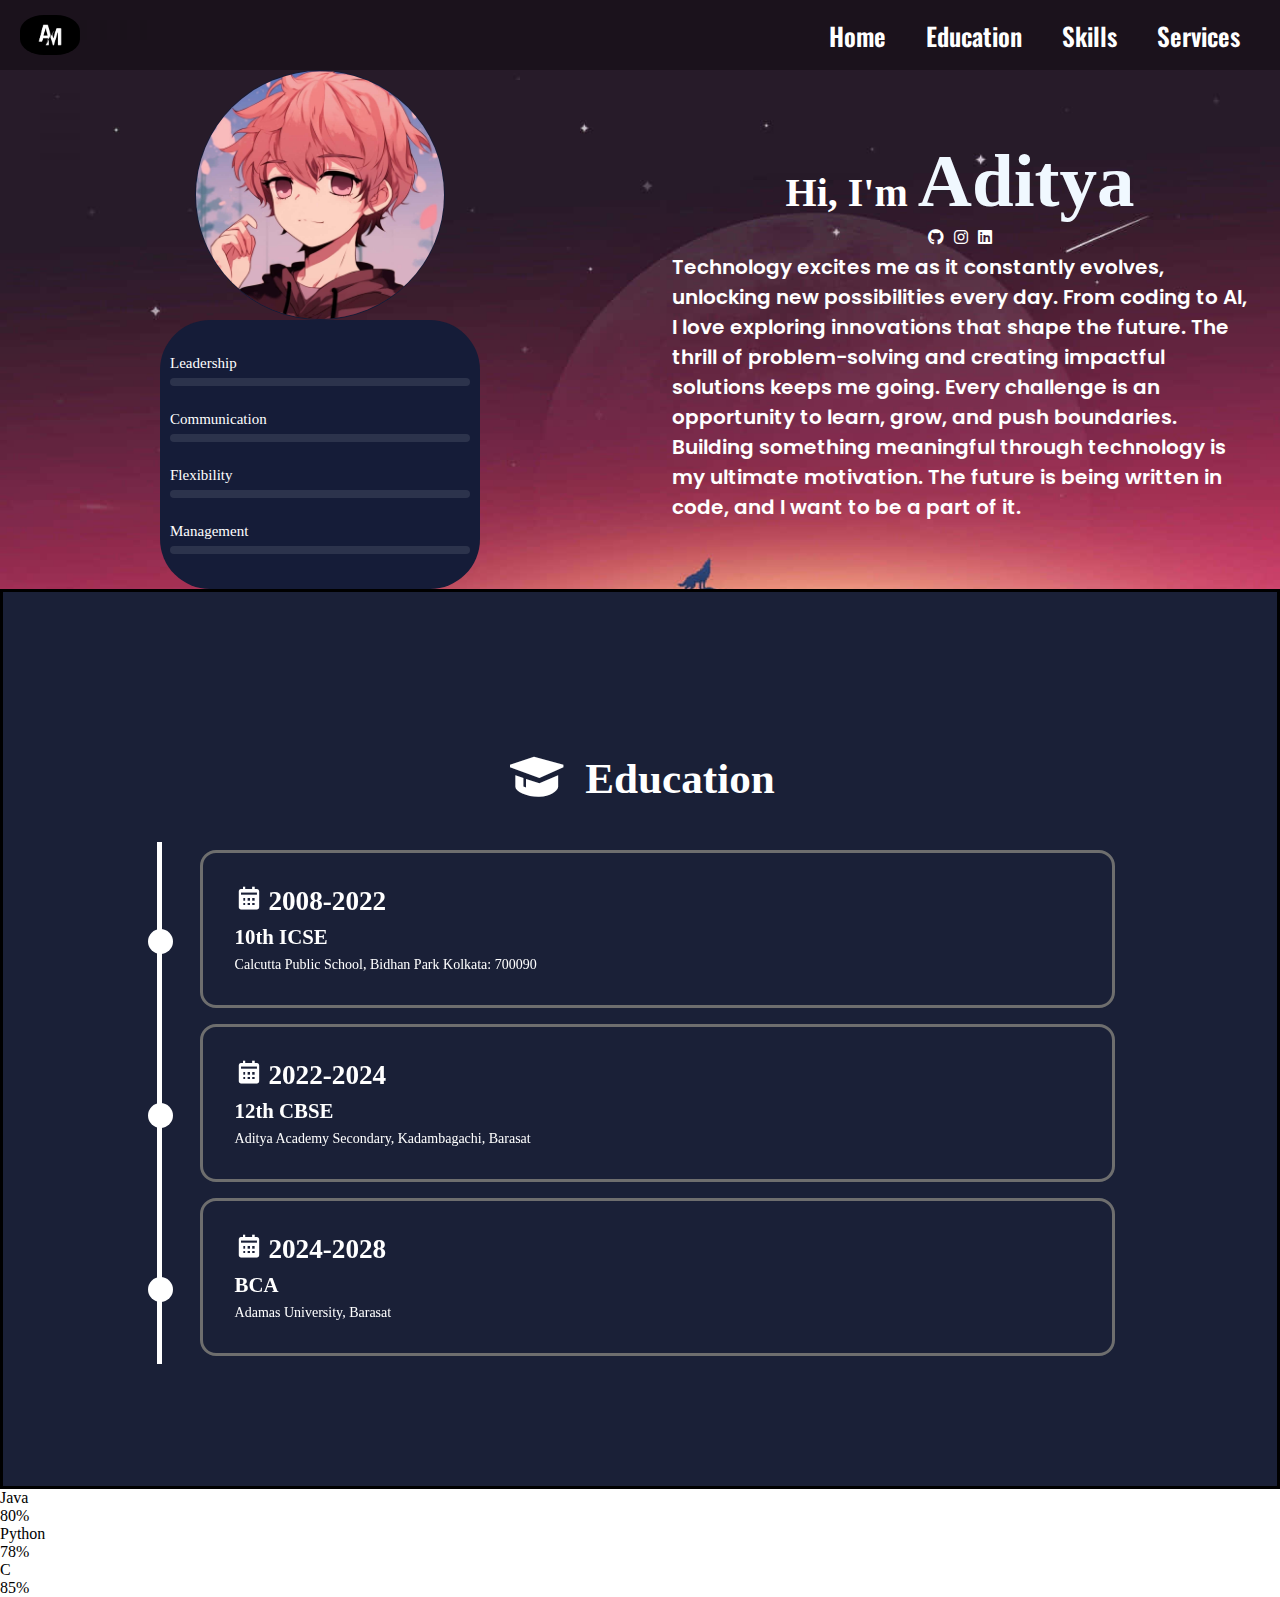
==== index.html @ f9a97350 "Update index.html" ====
<!DOCTYPE html>
<html lang="en">

<head>
    <meta charset="UTF-8">
    <meta name="viewport" content="width=device-width, initial-scale=1.0">
    <title>Document</title>
    <link rel="stylesheet" href="style.css">
    <link rel="stylesheet" href="https://cdnjs.cloudflare.com/ajax/libs/font-awesome/6.7.2/css/all.min.css"
        integrity="sha512-Evv84Mr4kqVGRNSgIGL/F/aIDqQb7xQ2vcrdIwxfjThSH8CSR7PBEakCr51Ck+w+/U6swU2Im1vVX0SVk9ABhg=="
        crossorigin="anonymous" referrerpolicy="no-referrer" />
    <link href='https://unpkg.com/boxicons@2.1.4/css/boxicons.min.css' rel='stylesheet'>
</head>

<body>
    <div class="conatiner">
        <div class="nav">
            <nav class="navbar">
                <img src="logo.jpg" alt="" id="logo">
                <ul>
                    <li><a href="#home">Home</a></li>
                    <li><a href="#education">Education</a></li>
                    <li><a href="#skil">Skills</a></li>
                    <li><a href="#services">Services</a></li>
                </ul>
            </nav>
        </div>

        <!--Hero Section-->
        <section id="hero">
            <div class="hero_left">
                <img src="pfp.jpg" alt="" id="hero_pfp">
                <div class="hero_ability">
                    <div class="skill-box">
                        <span class="name">Leadership</span>
                        <div class="skill-bar">
                            <span class="skill-per lead">
                                <span class="tool-tip">80%</span>
                            </span>
                        </div>
                    </div>

                    <div class="skill-box">
                        <span class="name">Communication</span>
                        <div class="skill-bar">
                            <span class="skill-per com">
                                <span class="tool-tip">90%</span>
                            </span>
                        </div>
                    </div>

                    <div class="skill-box">
                        <span class="name">Flexibility</span>
                        <div class="skill-bar">
                            <span class="skill-per flex">
                                <span class="tool-tip">85%</span>
                            </span>
                        </div>
                    </div>

                    <div class="skill-box">
                        <span class="name">Management</span>
                        <div class="skill-bar">
                            <span class="skill-per manage">
                                <span class="tool-tip">83%</span>
                            </span>
                        </div>
                    </div>
                </div>
            </div>

            <div class="hero_content">
                <h1>Hi, I'm <span>Aditya</span></h1>
                <div class="icons">
                    <a href="https://github.com/Aditya-Maity" target="_main"><i class="fa-brands fa-github"></i></a>
                    <a href=""><i class="fa-brands fa-instagram"></i></a>
                    <a href="https://www.linkedin.com/in/aditya-maity-80194a306?utm_source=share&utm_campaign=share_via&utm_content=profile&utm_medium=android_app"
                        target="_main"><i class="fa-brands fa-linkedin"></i></a>
                    <link href='https://unpkg.com/boxicons@2.1.4/css/boxicons.min.css' rel='stylesheet'>
                </div>
                <p>Technology excites me as it constantly evolves, unlocking new possibilities every day.
                    From coding to AI, I love exploring innovations that shape the future.
                    The thrill of problem-solving and creating impactful solutions keeps me going.
                    Every challenge is an opportunity to learn, grow, and push boundaries.
                    Building something meaningful through technology is my ultimate motivation.
                    The future is being written in code, and I want to be a part of it.</p>
            </div>
        </section>

        <section class="education">
            <div class="timeline-wrapper">
                <div class="timeline-row">
                    <div class="timeline-column">
                        <h2 class="heading">
                            <i class='bx bxs-graduation'></i>
                            Education
                        </h2>

                        <div class="timeline-box">
                            <div class="content-box">
                                <div class="date">
                                    <i class='bx bxs-calendar'></i>
                                    2008-2022
                                </div>
                                <h3>10th ICSE</h3>
                                <p>Calcutta Public School, Bidhan Park Kolkata: 700090 </p>

                            </div>
                        </div>

                        <div class="timeline-box">
                            <div class="content-box">
                                <div class="date">
                                    <i class='bx bxs-calendar'></i>
                                    2022-2024
                                </div>
                                <h3>12th CBSE</h3>
                                <p>Aditya Academy Secondary, Kadambagachi, Barasat</p>

                            </div>
                        </div>

                        <div class="timeline-box">
                            <div class="content-box">
                                <div class="date">
                                    <i class='bx bxs-calendar'></i>
                                    2024-2028
                                </div>
                                <h3>BCA</h3>
                                <p>Adamas University, Barasat</p>

                            </div>
                        </div>

                    </div>
                </div>
            </div>
        </section>

        <section class="skills-section">
            <div class="skills-box">
                <span class="name">Java</span>
                <div class="skills-bar">
                    <span class="skills-per java">
                        <span class="tools-tip">80%</span>
                    </span>
                </div>
            </div>

            <div class="skills-box">
                <span class="name">Python</span>
                <div class="skills-bar">
                    <span class="skills-per py">
                        <span class="tools-tip">78%</span>
                    </span>
                </div>
            </div>

            <div class="skills-box">
                <span class="name">C</span>
                <div class="skills-bar">
                    <span class="skills-per C">
                        <span class="tools-tip">85%</span>
                    </span>
                </div>
            </div>

            

        </section>
    </div>
</body>

</html>
---- style.css ----
@import url('https://fonts.googleapis.com/css2?family=Oswald:wght@200..700&family=Poppins:ital,wght@0,100;0,200;0,300;0,400;0,500;0,600;0,700;0,800;0,900;1,100;1,200;1,300;1,400;1,500;1,600;1,700;1,800;1,900&family=Roboto+Slab:wght@100..900&display=swap');


* {
    margin: 0;
    padding: 0;
    box-sizing: border-box;
}

:root {
    --bg-color: #fff;
    --text-color: #000;
    --main-color: #7b2cbf;
}

.conatiner {
    height: 100vh;
    width: auto;
    background-image: url(backgroum2.avif);
    background-repeat: no-repeat;
    background-size: cover;
}

/*Navbar*/
.nav{
    position: sticky;
}
.navbar {
    height: 70px;
    width: 100%;
    background-color: rgba(0, 0, 0, 0.3);
    display: flex;
    justify-content: space-between;
    align-items: center;
    padding: 20px;
}

#logo {
    height: 40px;
    border-radius: 40%;
    transform: scale(1);
    transition: transform 0.2s ease-in-out 0.1s;
}

#logo:hover {
    transform: scale(1.1);
    box-shadow: 2px 3px 5px rgba(0, 0, 0, 0.3);
}

.navbar ul {
    display: flex;
    justify-content: center;
    align-items: center;
}

.navbar ul li {
    display: inline;
    list-style: none;
    margin-left: 20px;
    margin-right: 20px;
    transform: scale(1);
    transition: transform 0.3s ease-in-out, color 0.3s ease-in-out;
}

.navbar ul li:hover {
    transform: scale(1.05);
    text-shadow: 2px 3px 5px rgba(0, 0, 0, 0.3);
}

.navbar ul li a {
    font-family: Oswald;
    color: #fff;
    text-decoration: none;
    font-size: 25px;
    font-weight: 600;
    position: relative;
    transition: transform 0.3s ease-in-out, color 0.3s ease-in-out;
}

.navbar ul li a:hover {
    color: #ffcc00;
    transform: scale(1.2);
}

.navbar ul li a::after {
    content: '';
    position: absolute;
    left: 50%;
    bottom: -6px;
    width: 0%;
    height: 2px;
    background: #ffcc00;
    border-radius: 100px;
    transition: width 0.3s ease-in-out, left 0.3s ease-in-out;
}

.navbar ul li a:hover::after {
    width: 100%;
    left: 0;
}

/*---Hero Section---*/
#hero {
    background-repeat: no-repeat;
    background-size: 100% 100%;
    display: flex;
    flex-direction: row;
    justify-content: center;
    align-items: center;
}

/*---Hero Left-Side---*/
.hero_left{
    height: auto;
    width:50%;
    display: flex;
    flex-direction: column;
    justify-content: left;
    align-items: center;
}

#hero_pfp {
    height: 250px;
    border-radius: 50%;
    border: 0.8px solid #151C38;
    transition: transform 0.3s ease-in-out, color 0.3s ease-in-out;
}

#hero_pfp:hover {
    transform: scale(1.01);
    box-shadow: 0 0 5px black;
}

/*---Hero ability---*/
.hero_ability {
    display: inline;
    width: 50%;
    padding: 10px;
    border-radius: 50px;
    background-color: #151C38;
    transition: transform 0.3s ease-in-out, color 0.3s ease-in-out;
}

.hero_ability:hover{
    transform: scale(1.01);
    box-shadow: 0 0 5px black;    
}

.skill-box {
    width: 100%;
    margin: 25px 0;
}

.skill-box .name {
    color: #fff;
    display: block;
    font-size: 15px;
}

.skill-box .skill-bar {
    height: 8px;
    width: 100%;
    border-radius: 10px;
    margin-top: 6px;
    background-color: rgba(255, 255, 255, 0.1)
}

.skill-bar .skill-per {
    position: relative;
    display: block;
    height: 100%;
    width: 90%;
    border-radius: 6px;
    background-color: #fff;
    animation: progress 1.4s ease-in-out forwards;
    opacity: 0%;
}

.skill-per.lead{
    width: 80%;
    animation-delay: 0.10;
}
.skill-per.com{
    width: 90%;
    animation-delay: 0.5;
}

.skill-per.flex{
    width: 85%;
    animation-delay: 0.7;
}

.skill-per.lead{
    width: 83%;
    animation-delay: 0.9;
}

.skill-per.manage{
    width: 80%;
    animation-delay: 0.10;
}

@keyframes progress{
    0%{
        width: 0;
        opacity: 1;
    }
    100%{
        opacity: 100%
    }
}

.skill-box .tool-tip{
    position: absolute;
    right: -14px;
    top: -28px;
    font-size: 9px;
    font-weight: 600%;
    color: #000;
    padding: 2px 6px;
    border-radius: 3px;
    background: #fff;
    z-index: 1;
}

.tool-tip::before{
    content: '';
    position: absolute;
    left: 50%;
    bottom: -2px;
    height: 10px;
    font-weight: 10px;
    z-index: -1;
    background: #000;
    transform: translate(-50%) rotate(45deg);
}

/*Hero Right-Side*/
.hero_content {
    width: 50%;
    display: flex;
    flex-direction: column;
    justify-content: center;
    align-items: center;
    border-radius: 20px;
}

.hero_content h1 {
    color: #fff;
    font-size: 40px;
    text-align: left;
}

.hero_content h1 span {
    color: aliceblue;
    font-size: 75px;
}

.hero_content p {
    font-family: "Poppins", serif;
    font-weight: 600;
    width: 90%;
    font-size: 20px;
    color: #ffff;
}

.icons {
    display: flex;
    justify-content: center;
    align-items: center;
    margin: 5px;
    gap: 10px;
    flex-wrap: wrap;
}

.icons a i {
    color: white;
}

/*Education Section*/
.timeline-wrapper{
    background-color: rgb(26, 32, 55);
    min-height: 100vh;
    display: flex;
    justify-content: center;
    align-items: center;
    padding: 2rem 12% 2rem;
    border: 3px solid #000;
}

.timeline-row{
    display: grid;
    width: 100%;
    grid-template-columns: repeat(auto-fit, minmax(300px, 1fr));
}


.heading{
    color: #fff;
    font-size: 2.7rem;
    margin: 2rem 0;
    display: flex;
    justify-content: center;
    align-items: center;
    gap: 1rem;
}

.heading i{
    color: #fff;
    font-size: 4rem;
}

.content-box{
    color: #fff;
    position: relative;
    display: flex;
    flex-direction: column;
    gap: 0.5rem;
    padding: 2rem;
    margin: 0.5rem;
    background-color: rgba(red, green, blue, 0.15);
    backdrop-filter: blur(20px);    
    border: 3px solid rgb(110, 110, 110);
    border-radius: 1rem;
    font-size: 14px;
    transition: 0.4s ease-in-out;
    cursor: pointer;
    transform: scale(1);
    transition: transform 0.3s ease-in-out, color 0.3s ;
}

.content-box:hover{
    transform: scale(1.015);
    box-shadow: 0 0 25px black;
    border: 3px solid black;
}

.content-box h3{
    font-size: 1.3rem;
}

.content-box::before{
    position: absolute;
    content: '';
    width: 25px;
    height: 25px;
    background-color: white;
    border-radius: 50%;
    left: -55px;
    top: 50%;
}


.timeline-box{
    display: flex;
    flex-direction: column;
    gap: 5rem;
    padding-left: 30px;
    border-left: 5px solid white;
}


.date{
    font-size: 1.7rem;
    color: white;
    font-weight: 700;
}



@import url('https://fonts.googleapis.com/css2?family=Oswald:wght@200..700&family=Poppins:ital,wght@0,100;0,200;0,300;0,400;0,500;0,600;0,700;0,800;0,900;1,100;1,200;1,300;1,400;1,500;1,600;1,700;1,800;1,900&family=Roboto+Slab:wght@100..900&display=swap');


* {
    margin: 0;
    padding: 0;
    box-sizing: border-box;
}

:root {
    --bg-color: #fff;
    --text-color: #000;
    --main-color: #7b2cbf;
}

.conatiner {
    height: 100vh;
    width: auto;
    background-image: url(backgroum2.avif);
    background-repeat: no-repeat;
    background-size: cover;
}

/*Navbar*/
.nav{
    position: sticky;
}
.navbar {
    height: 70px;
    width: 100%;
    background-color: rgba(0, 0, 0, 0.3);
    display: flex;
    justify-content: space-between;
    align-items: center;
    padding: 20px;
}

#logo {
    height: 40px;
    border-radius: 40%;
    transform: scale(1);
    transition: transform 0.2s ease-in-out 0.1s;
}

#logo:hover {
    transform: scale(1.1);
    box-shadow: 2px 3px 5px rgba(0, 0, 0, 0.3);
}

.navbar ul {
    display: flex;
    justify-content: center;
    align-items: center;
}

.navbar ul li {
    display: inline;
    list-style: none;
    margin-left: 20px;
    margin-right: 20px;
    transform: scale(1);
    transition: transform 0.3s ease-in-out, color 0.3s ease-in-out;
}

.navbar ul li:hover {
    transform: scale(1.05);
    text-shadow: 2px 3px 5px rgba(0, 0, 0, 0.3);
}

.navbar ul li a {
    font-family: Oswald;
    color: #fff;
    text-decoration: none;
    font-size: 25px;
    font-weight: 600;
    position: relative;
    transition: transform 0.3s ease-in-out, color 0.3s ease-in-out;
}

.navbar ul li a:hover {
    color: #ffcc00;
    transform: scale(1.2);
}

.navbar ul li a::after {
    content: '';
    position: absolute;
    left: 50%;
    bottom: -6px;
    width: 0%;
    height: 2px;
    background: #ffcc00;
    border-radius: 100px;
    transition: width 0.3s ease-in-out, left 0.3s ease-in-out;
}

.navbar ul li a:hover::after {
    width: 100%;
    left: 0;
}

/*---Hero Section---*/
#hero {
    background-repeat: no-repeat;
    background-size: 100% 100%;
    display: flex;
    flex-direction: row;
    justify-content: center;
    align-items: center;
}

/*---Hero Left-Side---*/
.hero_left{
    height: auto;
    width:50%;
    display: flex;
    flex-direction: column;
    justify-content: left;
    align-items: center;
}

#hero_pfp {
    height: 250px;
    border-radius: 50%;
    border: 0.8px solid #151C38;
    transition: transform 0.3s ease-in-out, color 0.3s ease-in-out;
}

#hero_pfp:hover {
    transform: scale(1.01);
    box-shadow: 0 0 5px black;
}

/*---Hero ability---*/
.hero_ability {
    display: inline;
    width: 50%;
    padding: 10px;
    border-radius: 50px;
    background-color: #151C38;
    transition: transform 0.3s ease-in-out, color 0.3s ease-in-out;
}

.hero_ability:hover{
    transform: scale(1.01);
    box-shadow: 0 0 5px black;    
}

.skill-box {
    width: 100%;
    margin: 25px 0;
}

.skill-box .name {
    color: #fff;
    display: block;
    font-size: 15px;
}

.skill-box .skill-bar {
    height: 8px;
    width: 100%;
    border-radius: 10px;
    margin-top: 6px;
    background-color: rgba(255, 255, 255, 0.1)
}

.skill-bar .skill-per {
    position: relative;
    display: block;
    height: 100%;
    width: 90%;
    border-radius: 6px;
    background-color: #fff;
    animation: progress 1.4s ease-in-out forwards;
    opacity: 0%;
}

.skill-per.lead{
    width: 80%;
    animation-delay: 0.10;
}
.skill-per.com{
    width: 90%;
    animation-delay: 0.5;
}

.skill-per.flex{
    width: 85%;
    animation-delay: 0.7;
}

.skill-per.lead{
    width: 83%;
    animation-delay: 0.9;
}

.skill-per.manage{
    width: 80%;
    animation-delay: 0.10;
}

@keyframes progress{
    0%{
        width: 0;
        opacity: 1;
    }
    100%{
        opacity: 100%
    }
}

.skill-box .tool-tip{
    position: absolute;
    right: -14px;
    top: -28px;
    font-size: 9px;
    font-weight: 600%;
    color: #000;
    padding: 2px 6px;
    border-radius: 3px;
    background: #fff;
    z-index: 1;
}

.tool-tip::before{
    content: '';
    position: absolute;
    left: 50%;
    bottom: -2px;
    height: 10px;
    font-weight: 10px;
    z-index: -1;
    background: #000;
    transform: translate(-50%) rotate(45deg);
}

/*Hero Right-Side*/
.hero_content {
    width: 50%;
    display: flex;
    flex-direction: column;
    justify-content: center;
    align-items: center;
    border-radius: 20px;
}

.hero_content h1 {
    color: #fff;
    font-size: 40px;
    text-align: left;
}

.hero_content h1 span {
    color: aliceblue;
    font-size: 75px;
}

.hero_content p {
    font-family: "Poppins", serif;
    font-weight: 600;
    width: 90%;
    font-size: 20px;
    color: #ffff;
}

.icons {
    display: flex;
    justify-content: center;
    align-items: center;
    margin: 5px;
    gap: 10px;
    flex-wrap: wrap;
}

.icons a i {
    color: white;
}

/*Education Section*/
.timeline-wrapper{
    background-color: rgb(26, 32, 55);
    min-height: 100vh;
    display: flex;
    justify-content: center;
    align-items: center;
    padding: 2rem 12% 2rem;
    border: 3px solid #000;
}

.timeline-row{
    display: grid;
    width: 100%;
    grid-template-columns: repeat(auto-fit, minmax(300px, 1fr));
}


.heading{
    color: #fff;
    font-size: 2.7rem;
    margin: 2rem 0;
    display: flex;
    justify-content: center;
    align-items: center;
    gap: 1rem;
}

.heading i{
    color: #fff;
    font-size: 4rem;
}

.content-box{
    color: #fff;
    position: relative;
    display: flex;
    flex-direction: column;
    gap: 0.5rem;
    padding: 2rem;
    margin: 0.5rem;
    background-color: rgba(red, green, blue, 0.15);
    backdrop-filter: blur(20px);    
    border: 3px solid rgb(110, 110, 110);
    border-radius: 1rem;
    font-size: 14px;
    transition: 0.4s ease-in-out;
    cursor: pointer;
    transform: scale(1);
    transition: transform 0.3s ease-in-out, color 0.3s ;
}

.content-box:hover{
    transform: scale(1.015);
    box-shadow: 0 0 25px black;
    border: 3px solid black;
}

.content-box h3{
    font-size: 1.3rem;
}

.content-box::before{
    position: absolute;
    content: '';
    width: 25px;
    height: 25px;
    background-color: white;
    border-radius: 50%;
    left: -55px;
    top: 50%;
}


.timeline-box{
    display: flex;
    flex-direction: column;
    gap: 5rem;
    padding-left: 30px;
    border-left: 5px solid white;
}


.date{
    font-size: 1.7rem;
    color: white;
    font-weight: 700;
}
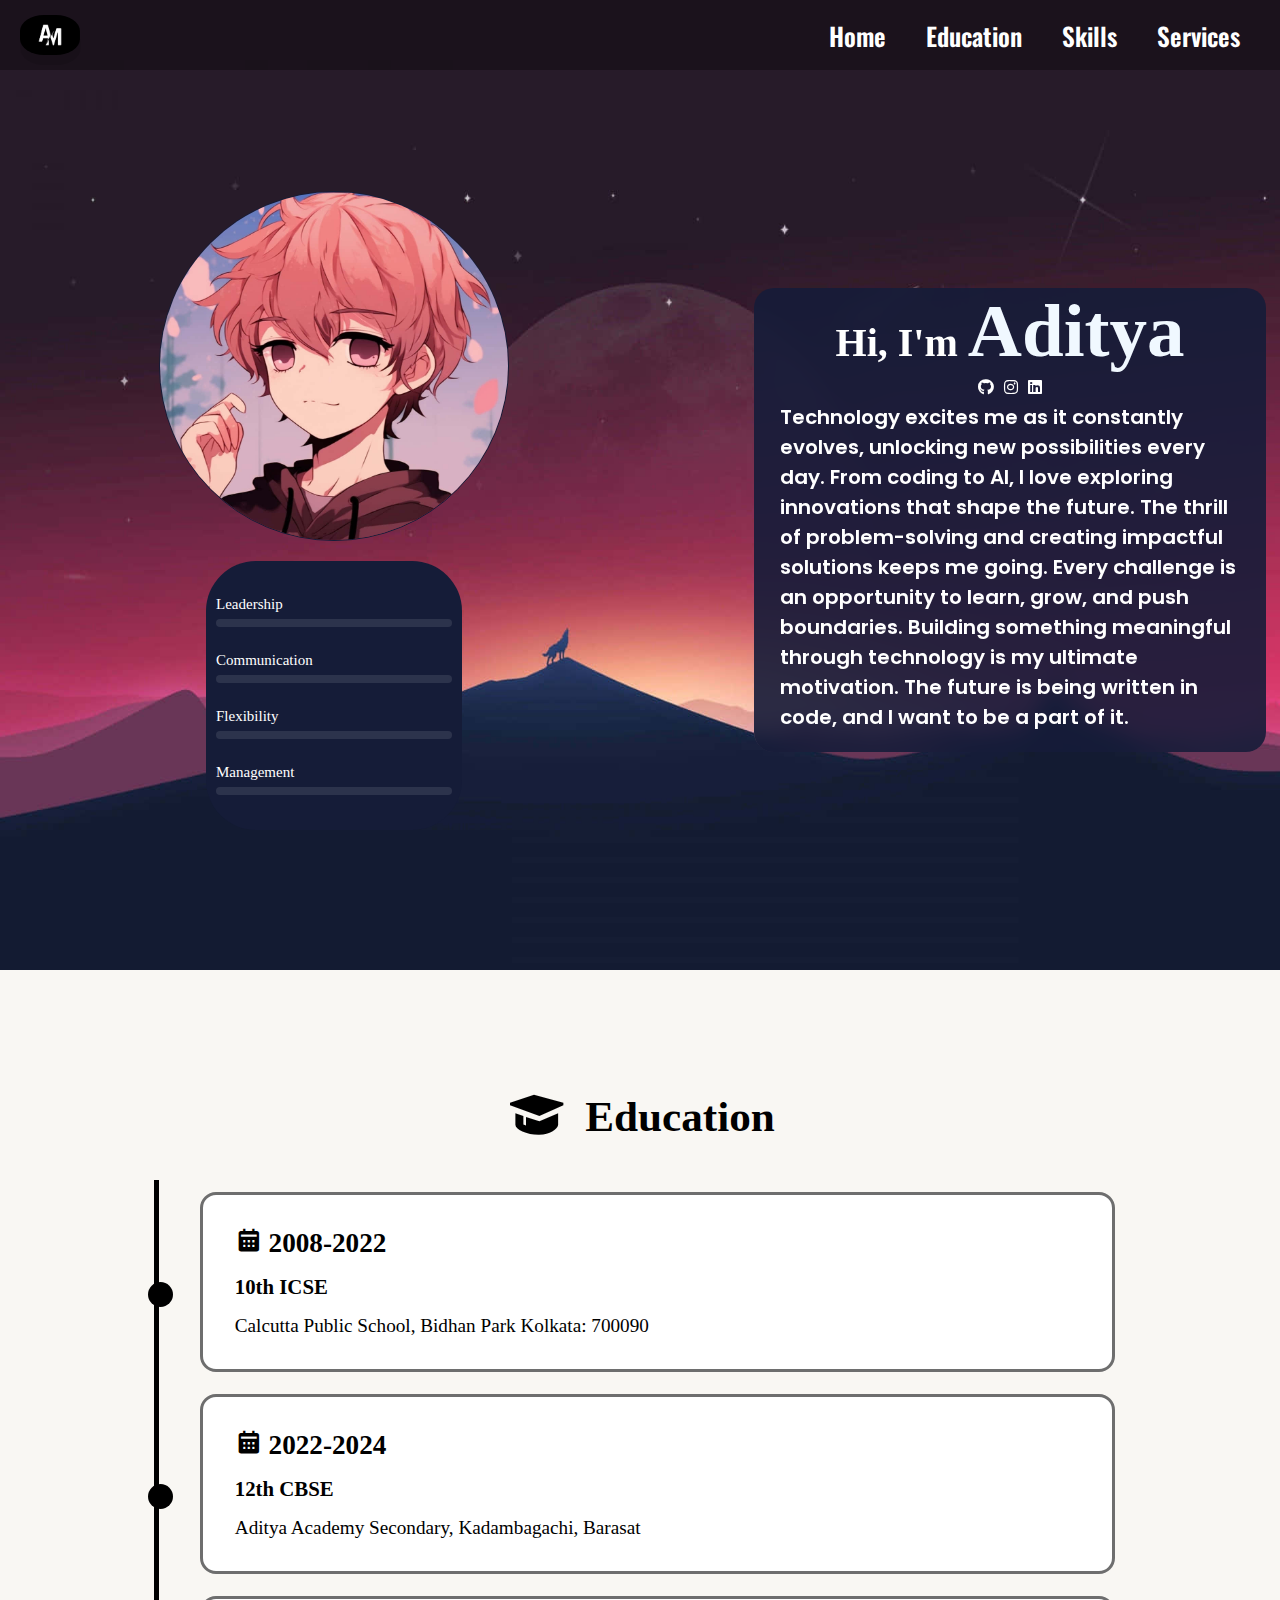
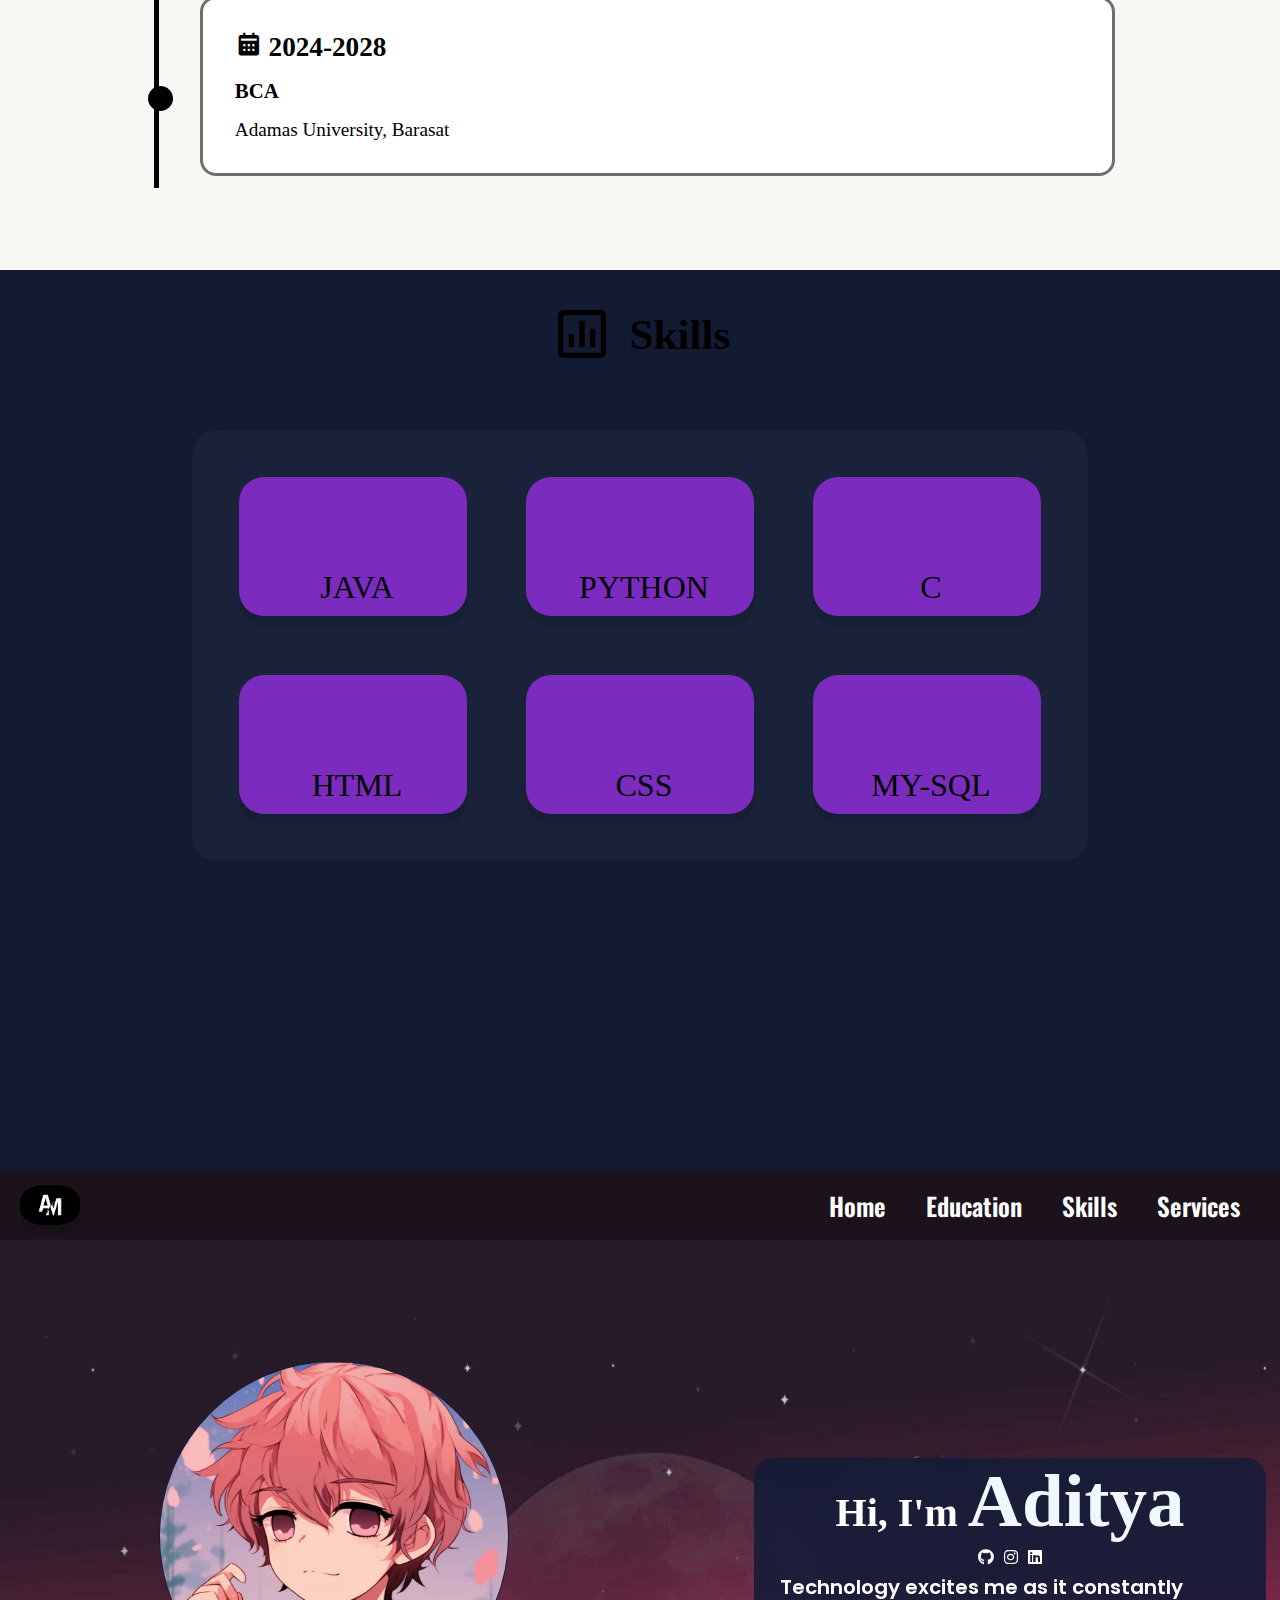
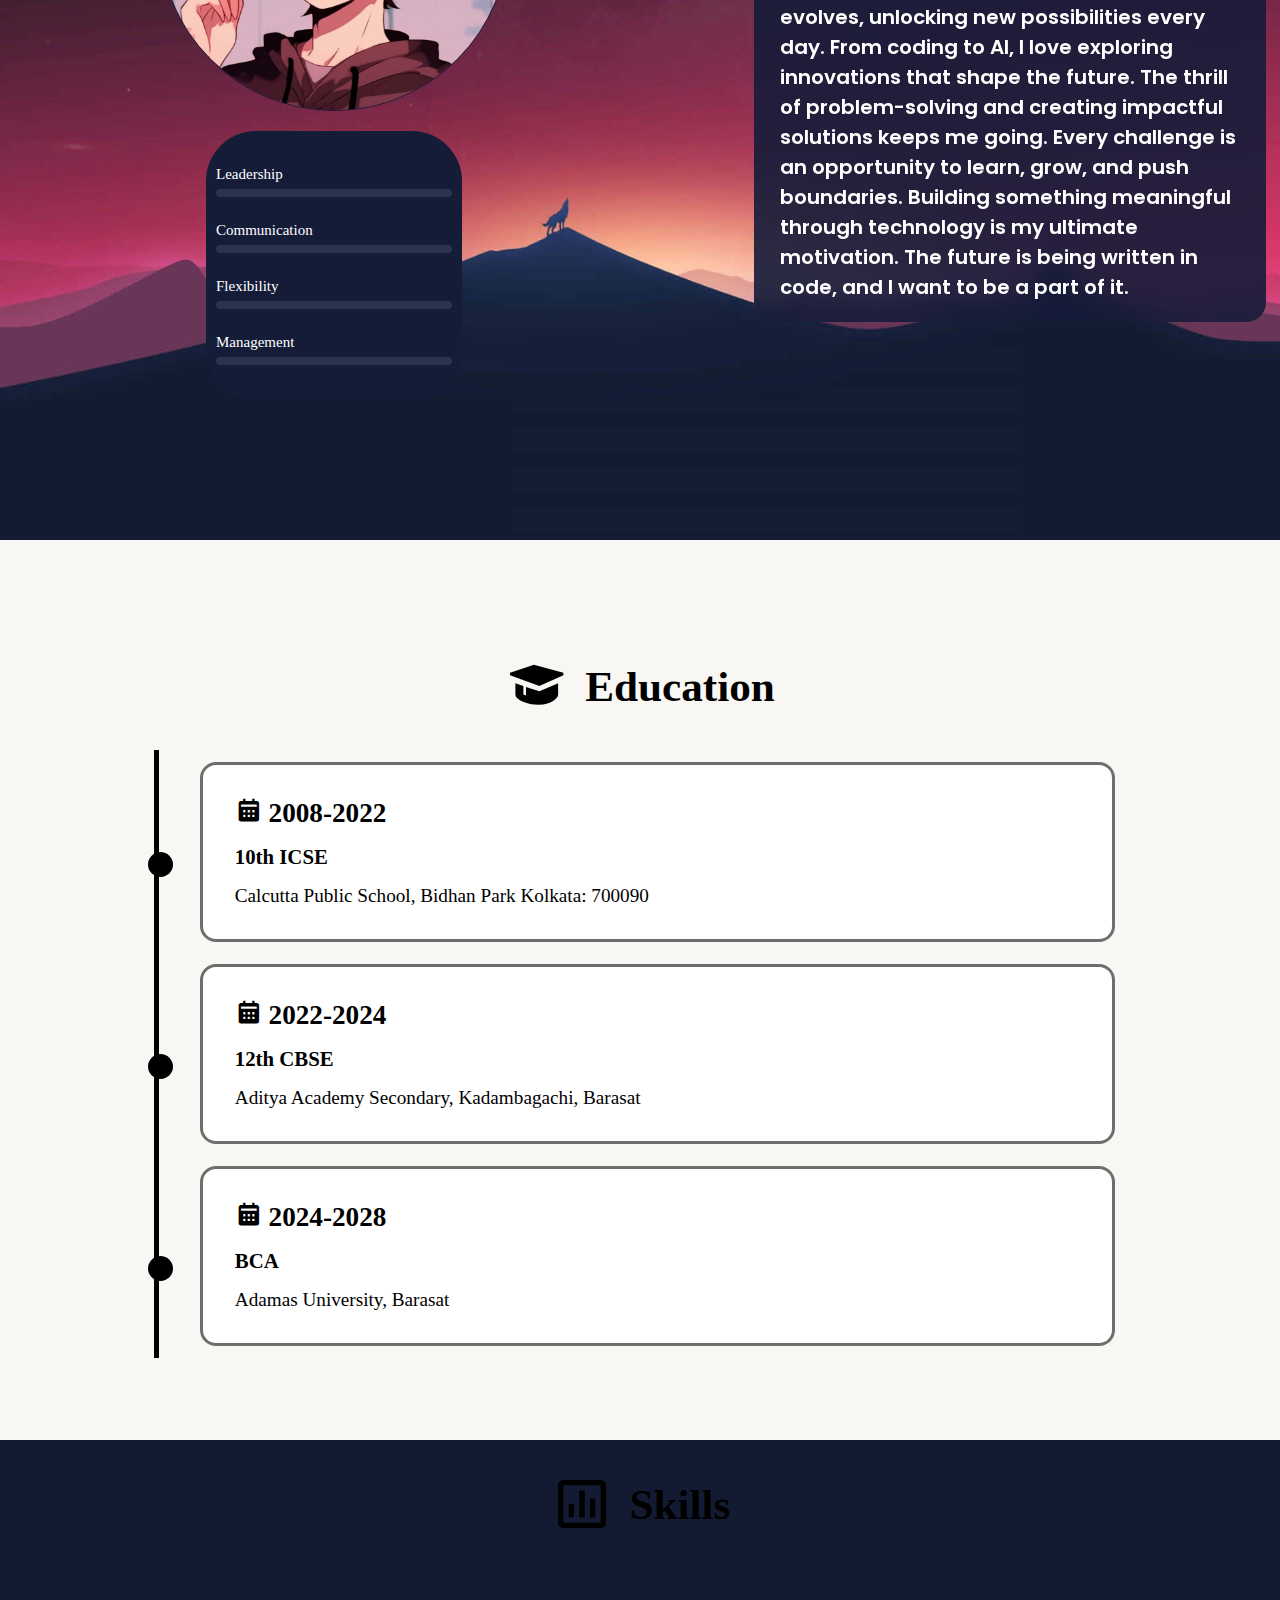
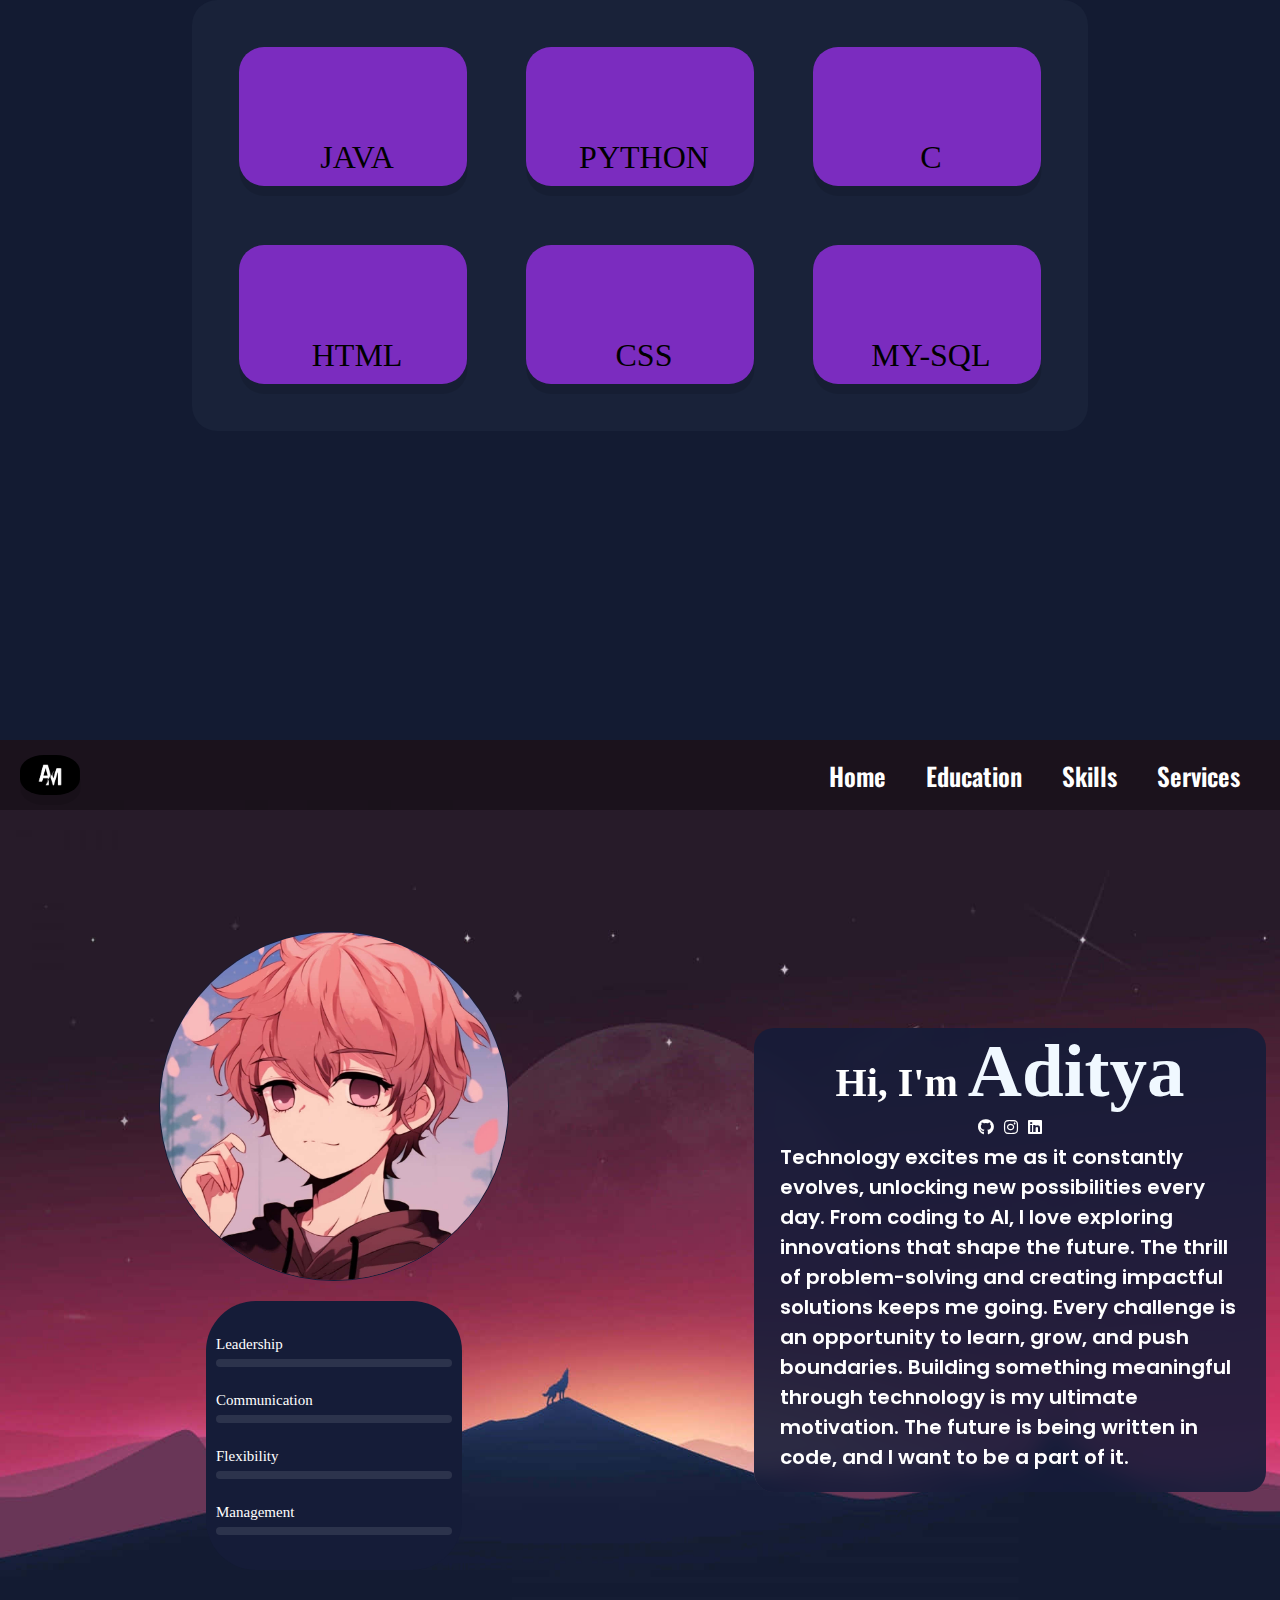
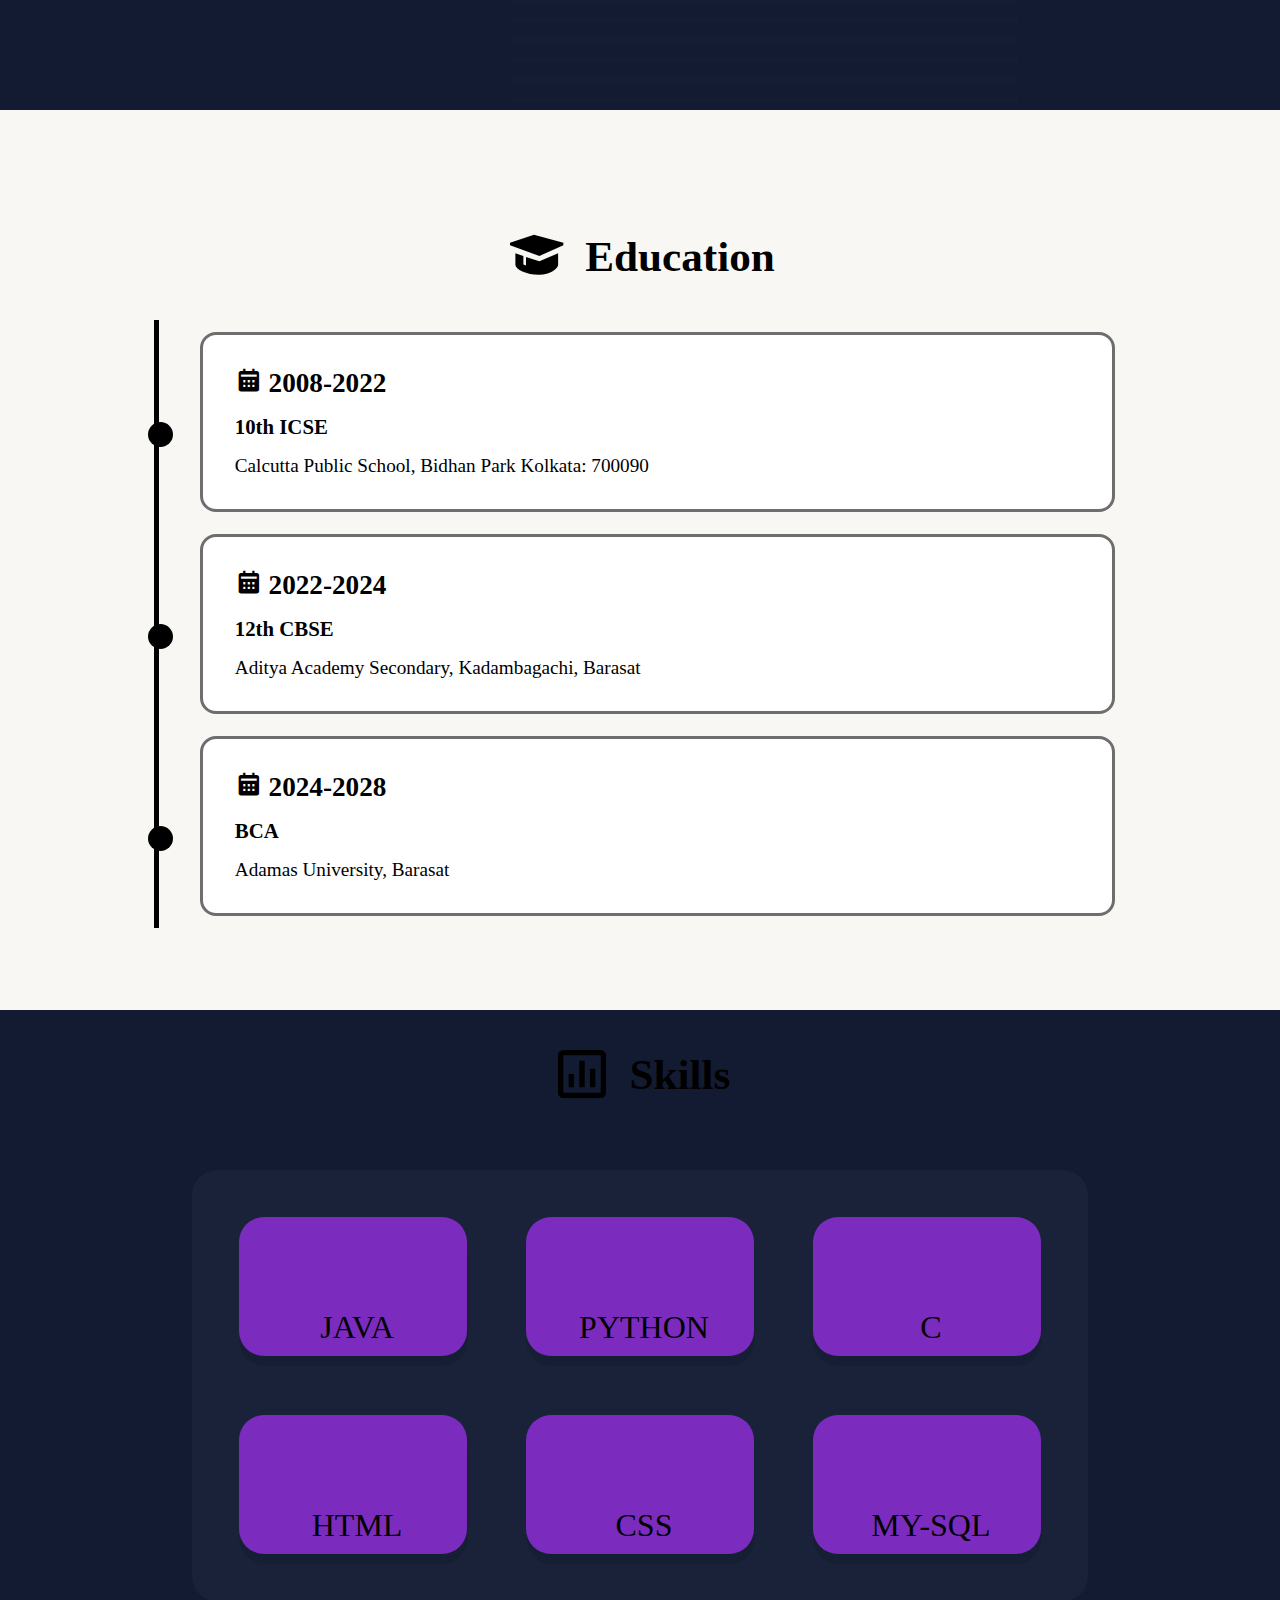
==== commit 7a8b00b6: "Update index.html" ====
--- a/index.html
+++ b/index.html
@@ -138,37 +138,449 @@
         </section>
 
         <section class="skills-section">
-            <div class="skills-box">
-                <span class="name">Java</span>
-                <div class="skills-bar">
-                    <span class="skills-per java">
-                        <span class="tools-tip">80%</span>
-                    </span>
-                </div>
-            </div>
-
-            <div class="skills-box">
-                <span class="name">Python</span>
-                <div class="skills-bar">
-                    <span class="skills-per py">
-                        <span class="tools-tip">78%</span>
-                    </span>
-                </div>
-            </div>
-
-            <div class="skills-box">
-                <span class="name">C</span>
-                <div class="skills-bar">
-                    <span class="skills-per C">
-                        <span class="tools-tip">85%</span>
-                    </span>
-                </div>
-            </div>
-
-            
-
-        </section>
+
+            <div class="skills" id="skills">
+                <h2 class="heading">
+                    <i class='bx bx-bar-chart-square'></i>
+                    Skills
+                </h2>
+                <div class="con">
+                    <div class="row" id="skillsContainer">
+                        <div class="bar">
+                            <div class="info">
+                                <img src="java.png" alt="" class="icon">
+                                <span>JAVA</span>
+                            </div>
+                        </div>
+                        <div class="bar">
+                            <div class="info">
+                                <img src="python.png" alt="" class="icon">
+                                <span>PYTHON</span>
+                            </div>
+                        </div>
+                        <div class="bar">
+                            <div class="info">
+                                <img src="c programing.png" alt="" class="icon">
+                                <span>C</span>
+                            </div>
+                        </div>
+                        <div class="bar">
+                            <div class="info">
+                                <img src="html-5.png" alt="" class="icon">
+                                <span>HTML</span>
+                            </div>
+                        </div>
+                        <div class="bar">
+                            <div class="info">
+                                <img src="css-3.png" alt="" class="icon">
+                                <span>CSS</span>
+                            </div>
+                        </div>
+
+                        <div class="bar">
+                            <div class="info">
+                                <img src="mysql.png" alt="" class="icon">
+                                <span>MY-SQL</span>
+                            </div>
+                        </div>
+                    </div>
+                </div>
+
+                
+            </div>
+        </section>
+
     </div>
 </body>
 
+</html><!DOCTYPE html>
+<html lang="en">
+
+<head>
+    <meta charset="UTF-8">
+    <meta name="viewport" content="width=device-width, initial-scale=1.0">
+    <title>Document</title>
+    <link rel="stylesheet" href="style.css">
+    <link rel="stylesheet" href="https://cdnjs.cloudflare.com/ajax/libs/font-awesome/6.7.2/css/all.min.css"
+        integrity="sha512-Evv84Mr4kqVGRNSgIGL/F/aIDqQb7xQ2vcrdIwxfjThSH8CSR7PBEakCr51Ck+w+/U6swU2Im1vVX0SVk9ABhg=="
+        crossorigin="anonymous" referrerpolicy="no-referrer" />
+    <link href='https://unpkg.com/boxicons@2.1.4/css/boxicons.min.css' rel='stylesheet'>
+</head>
+
+<body>
+    <div class="conatiner">
+        <div class="nav">
+            <nav class="navbar">
+                <img src="logo.jpg" alt="" id="logo">
+                <ul>
+                    <li><a href="#home">Home</a></li>
+                    <li><a href="#education">Education</a></li>
+                    <li><a href="#skil">Skills</a></li>
+                    <li><a href="#services">Services</a></li>
+                </ul>
+            </nav>
+        </div>
+
+        <!--Hero Section-->
+        <section id="hero">
+            <div class="hero_left">
+                <img src="pfp.jpg" alt="" id="hero_pfp">
+                <div class="hero_ability">
+                    <div class="skill-box">
+                        <span class="name">Leadership</span>
+                        <div class="skill-bar">
+                            <span class="skill-per lead">
+                                <span class="tool-tip">80%</span>
+                            </span>
+                        </div>
+                    </div>
+
+                    <div class="skill-box">
+                        <span class="name">Communication</span>
+                        <div class="skill-bar">
+                            <span class="skill-per com">
+                                <span class="tool-tip">90%</span>
+                            </span>
+                        </div>
+                    </div>
+
+                    <div class="skill-box">
+                        <span class="name">Flexibility</span>
+                        <div class="skill-bar">
+                            <span class="skill-per flex">
+                                <span class="tool-tip">85%</span>
+                            </span>
+                        </div>
+                    </div>
+
+                    <div class="skill-box">
+                        <span class="name">Management</span>
+                        <div class="skill-bar">
+                            <span class="skill-per manage">
+                                <span class="tool-tip">83%</span>
+                            </span>
+                        </div>
+                    </div>
+                </div>
+            </div>
+
+            <div class="hero_content">
+                <h1>Hi, I'm <span>Aditya</span></h1>
+                <div class="icons">
+                    <a href="https://github.com/Aditya-Maity" target="_main"><i class="fa-brands fa-github"></i></a>
+                    <a href=""><i class="fa-brands fa-instagram"></i></a>
+                    <a href="https://www.linkedin.com/in/aditya-maity-80194a306?utm_source=share&utm_campaign=share_via&utm_content=profile&utm_medium=android_app"
+                        target="_main"><i class="fa-brands fa-linkedin"></i></a>
+                    <link href='https://unpkg.com/boxicons@2.1.4/css/boxicons.min.css' rel='stylesheet'>
+                </div>
+                <p>Technology excites me as it constantly evolves, unlocking new possibilities every day.
+                    From coding to AI, I love exploring innovations that shape the future.
+                    The thrill of problem-solving and creating impactful solutions keeps me going.
+                    Every challenge is an opportunity to learn, grow, and push boundaries.
+                    Building something meaningful through technology is my ultimate motivation.
+                    The future is being written in code, and I want to be a part of it.</p>
+            </div>
+        </section>
+
+        <section class="education">
+            <div class="timeline-wrapper">
+                <div class="timeline-row">
+                    <div class="timeline-column">
+                        <h2 class="heading">
+                            <i class='bx bxs-graduation'></i>
+                            Education
+                        </h2>
+
+                        <div class="timeline-box">
+                            <div class="content-box">
+                                <div class="date">
+                                    <i class='bx bxs-calendar'></i>
+                                    2008-2022
+                                </div>
+                                <h3>10th ICSE</h3>
+                                <p>Calcutta Public School, Bidhan Park Kolkata: 700090 </p>
+
+                            </div>
+                        </div>
+
+                        <div class="timeline-box">
+                            <div class="content-box">
+                                <div class="date">
+                                    <i class='bx bxs-calendar'></i>
+                                    2022-2024
+                                </div>
+                                <h3>12th CBSE</h3>
+                                <p>Aditya Academy Secondary, Kadambagachi, Barasat</p>
+
+                            </div>
+                        </div>
+
+                        <div class="timeline-box">
+                            <div class="content-box">
+                                <div class="date">
+                                    <i class='bx bxs-calendar'></i>
+                                    2024-2028
+                                </div>
+                                <h3>BCA</h3>
+                                <p>Adamas University, Barasat</p>
+
+                            </div>
+                        </div>
+
+                    </div>
+                </div>
+            </div>
+        </section>
+
+        <section class="skills-section">
+
+            <div class="skills" id="skills">
+                <h2 class="heading">
+                    <i class='bx bx-bar-chart-square'></i>
+                    Skills
+                </h2>
+                <div class="con">
+                    <div class="row" id="skillsContainer">
+                        <div class="bar">
+                            <div class="info">
+                                <img src="java.png" alt="" class="icon">
+                                <span>JAVA</span>
+                            </div>
+                        </div>
+                        <div class="bar">
+                            <div class="info">
+                                <img src="python.png" alt="" class="icon">
+                                <span>PYTHON</span>
+                            </div>
+                        </div>
+                        <div class="bar">
+                            <div class="info">
+                                <img src="c programing.png" alt="" class="icon">
+                                <span>C</span>
+                            </div>
+                        </div>
+                        <div class="bar">
+                            <div class="info">
+                                <img src="html-5.png" alt="" class="icon">
+                                <span>HTML</span>
+                            </div>
+                        </div>
+                        <div class="bar">
+                            <div class="info">
+                                <img src="css-3.png" alt="" class="icon">
+                                <span>CSS</span>
+                            </div>
+                        </div>
+
+                        <div class="bar">
+                            <div class="info">
+                                <img src="mysql.png" alt="" class="icon">
+                                <span>MY-SQL</span>
+                            </div>
+                        </div>
+                    </div>
+                </div>
+
+                
+            </div>
+        </section>
+
+    </div>
+</body>
+
+</html><!DOCTYPE html>
+<html lang="en">
+
+<head>
+    <meta charset="UTF-8">
+    <meta name="viewport" content="width=device-width, initial-scale=1.0">
+    <title>Document</title>
+    <link rel="stylesheet" href="style.css">
+    <link rel="stylesheet" href="https://cdnjs.cloudflare.com/ajax/libs/font-awesome/6.7.2/css/all.min.css"
+        integrity="sha512-Evv84Mr4kqVGRNSgIGL/F/aIDqQb7xQ2vcrdIwxfjThSH8CSR7PBEakCr51Ck+w+/U6swU2Im1vVX0SVk9ABhg=="
+        crossorigin="anonymous" referrerpolicy="no-referrer" />
+    <link href='https://unpkg.com/boxicons@2.1.4/css/boxicons.min.css' rel='stylesheet'>
+</head>
+
+<body>
+    <div class="conatiner">
+        <div class="nav">
+            <nav class="navbar">
+                <img src="logo.jpg" alt="" id="logo">
+                <ul>
+                    <li><a href="#home">Home</a></li>
+                    <li><a href="#education">Education</a></li>
+                    <li><a href="#skil">Skills</a></li>
+                    <li><a href="#services">Services</a></li>
+                </ul>
+            </nav>
+        </div>
+
+        <!--Hero Section-->
+        <section id="hero">
+            <div class="hero_left">
+                <img src="pfp.jpg" alt="" id="hero_pfp">
+                <div class="hero_ability">
+                    <div class="skill-box">
+                        <span class="name">Leadership</span>
+                        <div class="skill-bar">
+                            <span class="skill-per lead">
+                                <span class="tool-tip">80%</span>
+                            </span>
+                        </div>
+                    </div>
+
+                    <div class="skill-box">
+                        <span class="name">Communication</span>
+                        <div class="skill-bar">
+                            <span class="skill-per com">
+                                <span class="tool-tip">90%</span>
+                            </span>
+                        </div>
+                    </div>
+
+                    <div class="skill-box">
+                        <span class="name">Flexibility</span>
+                        <div class="skill-bar">
+                            <span class="skill-per flex">
+                                <span class="tool-tip">85%</span>
+                            </span>
+                        </div>
+                    </div>
+
+                    <div class="skill-box">
+                        <span class="name">Management</span>
+                        <div class="skill-bar">
+                            <span class="skill-per manage">
+                                <span class="tool-tip">83%</span>
+                            </span>
+                        </div>
+                    </div>
+                </div>
+            </div>
+
+            <div class="hero_content">
+                <h1>Hi, I'm <span>Aditya</span></h1>
+                <div class="icons">
+                    <a href="https://github.com/Aditya-Maity" target="_main"><i class="fa-brands fa-github"></i></a>
+                    <a href=""><i class="fa-brands fa-instagram"></i></a>
+                    <a href="https://www.linkedin.com/in/aditya-maity-80194a306?utm_source=share&utm_campaign=share_via&utm_content=profile&utm_medium=android_app"
+                        target="_main"><i class="fa-brands fa-linkedin"></i></a>
+                    <link href='https://unpkg.com/boxicons@2.1.4/css/boxicons.min.css' rel='stylesheet'>
+                </div>
+                <p>Technology excites me as it constantly evolves, unlocking new possibilities every day.
+                    From coding to AI, I love exploring innovations that shape the future.
+                    The thrill of problem-solving and creating impactful solutions keeps me going.
+                    Every challenge is an opportunity to learn, grow, and push boundaries.
+                    Building something meaningful through technology is my ultimate motivation.
+                    The future is being written in code, and I want to be a part of it.</p>
+            </div>
+        </section>
+
+        <section class="education">
+            <div class="timeline-wrapper">
+                <div class="timeline-row">
+                    <div class="timeline-column">
+                        <h2 class="heading">
+                            <i class='bx bxs-graduation'></i>
+                            Education
+                        </h2>
+
+                        <div class="timeline-box">
+                            <div class="content-box">
+                                <div class="date">
+                                    <i class='bx bxs-calendar'></i>
+                                    2008-2022
+                                </div>
+                                <h3>10th ICSE</h3>
+                                <p>Calcutta Public School, Bidhan Park Kolkata: 700090 </p>
+
+                            </div>
+                        </div>
+
+                        <div class="timeline-box">
+                            <div class="content-box">
+                                <div class="date">
+                                    <i class='bx bxs-calendar'></i>
+                                    2022-2024
+                                </div>
+                                <h3>12th CBSE</h3>
+                                <p>Aditya Academy Secondary, Kadambagachi, Barasat</p>
+
+                            </div>
+                        </div>
+
+                        <div class="timeline-box">
+                            <div class="content-box">
+                                <div class="date">
+                                    <i class='bx bxs-calendar'></i>
+                                    2024-2028
+                                </div>
+                                <h3>BCA</h3>
+                                <p>Adamas University, Barasat</p>
+
+                            </div>
+                        </div>
+
+                    </div>
+                </div>
+            </div>
+        </section>
+
+        <section class="skills-section">
+
+            <div class="skills" id="skills">
+                <h2 class="heading">
+                    <i class='bx bx-bar-chart-square'></i>
+                    Skills
+                </h2>
+                <div class="con">
+                    <div class="row" id="skillsContainer">
+                        <div class="bar">
+                            <div class="info">
+                                <img src="java.png" alt="" class="icon">
+                                <span>JAVA</span>
+                            </div>
+                        </div>
+                        <div class="bar">
+                            <div class="info">
+                                <img src="python.png" alt="" class="icon">
+                                <span>PYTHON</span>
+                            </div>
+                        </div>
+                        <div class="bar">
+                            <div class="info">
+                                <img src="c programing.png" alt="" class="icon">
+                                <span>C</span>
+                            </div>
+                        </div>
+                        <div class="bar">
+                            <div class="info">
+                                <img src="html-5.png" alt="" class="icon">
+                                <span>HTML</span>
+                            </div>
+                        </div>
+                        <div class="bar">
+                            <div class="info">
+                                <img src="css-3.png" alt="" class="icon">
+                                <span>CSS</span>
+                            </div>
+                        </div>
+
+                        <div class="bar">
+                            <div class="info">
+                                <img src="mysql.png" alt="" class="icon">
+                                <span>MY-SQL</span>
+                            </div>
+                        </div>
+                    </div>
+                </div>
+
+                
+            </div>
+        </section>
+
+    </div>
+</body>
+
 </html>
--- a/style.css
+++ b/style.css
@@ -13,18 +13,18 @@
     --main-color: #7b2cbf;
 }
 
+body {
+    height: 100vh;
+    width: 100vw;
+}
+
 .conatiner {
-    height: 100vh;
-    width: auto;
     background-image: url(backgroum2.avif);
     background-repeat: no-repeat;
     background-size: cover;
 }
 
 /*Navbar*/
-.nav{
-    position: sticky;
-}
 .navbar {
     height: 70px;
     width: 100%;
@@ -39,12 +39,13 @@
     height: 40px;
     border-radius: 40%;
     transform: scale(1);
-    transition: transform 0.2s ease-in-out 0.1s;
+    box-shadow: 0.4px 10px rgba(0, 0, 0, 0.1);
+    transition: transform 0.3s ease-in-out, box-shadow 0.3s ease-in-out;
 }
 
 #logo:hover {
     transform: scale(1.1);
-    box-shadow: 2px 3px 5px rgba(0, 0, 0, 0.3);
+    box-shadow: 0.4px 10px rgba(0, 0, 0, 0.1);
 }
 
 .navbar ul {
@@ -101,18 +102,23 @@
 
 /*---Hero Section---*/
 #hero {
+    background-image: url(backgroum2.avif);
     background-repeat: no-repeat;
+    background-size: cover;
     background-size: 100% 100%;
+    height: 100vh;
+    background-size: 100% 100%;
     display: flex;
     flex-direction: row;
     justify-content: center;
     align-items: center;
+    gap: 100px;
 }
 
 /*---Hero Left-Side---*/
-.hero_left{
+.hero_left {
     height: auto;
-    width:50%;
+    width: 50%;
     display: flex;
     flex-direction: column;
     justify-content: left;
@@ -120,30 +126,31 @@
 }
 
 #hero_pfp {
-    height: 250px;
+    height: 350px;
     border-radius: 50%;
     border: 0.8px solid #151C38;
-    transition: transform 0.3s ease-in-out, color 0.3s ease-in-out;
+    transition: transform 0.3s ease-in-out, box-shadow 0.3s ease-in-out;
 }
 
 #hero_pfp:hover {
     transform: scale(1.01);
-    box-shadow: 0 0 5px black;
+    box-shadow: 0.4px 10px rgba(0, 0, 0, 0.1);
 }
 
 /*---Hero ability---*/
 .hero_ability {
+    margin: 20px;
     display: inline;
-    width: 50%;
+    width: 40%;
     padding: 10px;
     border-radius: 50px;
     background-color: #151C38;
-    transition: transform 0.3s ease-in-out, color 0.3s ease-in-out;
-}
-
-.hero_ability:hover{
+    transition: transform 0.3s ease-in-out, box-shadow 0.3s ease-in-out;
+}
+
+.hero_ability:hover {
     transform: scale(1.01);
-    box-shadow: 0 0 5px black;    
+    box-shadow: 0.4px 10px rgba(0, 0, 0, 0.1);
 }
 
 .skill-box {
@@ -162,7 +169,7 @@
     width: 100%;
     border-radius: 10px;
     margin-top: 6px;
-    background-color: rgba(255, 255, 255, 0.1)
+    background-color: rgba(255, 255, 255, 0.1);
 }
 
 .skill-bar .skill-per {
@@ -176,41 +183,43 @@
     opacity: 0%;
 }
 
-.skill-per.lead{
+.skill-per.lead {
     width: 80%;
-    animation-delay: 0.10;
-}
-.skill-per.com{
+    animation-delay: 0.65s;
+}
+
+.skill-per.com {
     width: 90%;
-    animation-delay: 0.5;
-}
-
-.skill-per.flex{
+    animation-delay: 0.5s;
+}
+
+.skill-per.flex {
     width: 85%;
-    animation-delay: 0.7;
-}
-
-.skill-per.lead{
+    animation-delay: 0.6s;
+}
+
+.skill-per.lead {
     width: 83%;
-    animation-delay: 0.9;
-}
-
-.skill-per.manage{
+    animation-delay: 0.7s;
+}
+
+.skill-per.manage {
     width: 80%;
-    animation-delay: 0.10;
-}
-
-@keyframes progress{
-    0%{
+    animation-delay: 0.65s;
+}
+
+@keyframes progress {
+    0% {
         width: 0;
         opacity: 1;
     }
-    100%{
+
+    100% {
         opacity: 100%
     }
 }
 
-.skill-box .tool-tip{
+.skill-box .tool-tip {
     position: absolute;
     right: -14px;
     top: -28px;
@@ -223,7 +232,7 @@
     z-index: 1;
 }
 
-.tool-tip::before{
+.tool-tip::before {
     content: '';
     position: absolute;
     left: 50%;
@@ -237,18 +246,36 @@
 
 /*Hero Right-Side*/
 .hero_content {
-    width: 50%;
-    display: flex;
-    flex-direction: column;
-    justify-content: center;
-    align-items: center;
+    width: 40%;
+    padding-bottom: 20px;
+    background-color: rgba(21, 28, 56, 0.9);
+    display: flex;
+    flex-direction: column;
+    justify-content: center;
+    align-items: center;
+    backdrop-filter: blur(10px);
     border-radius: 20px;
+    transform: scale(1);
+    transition: transform 0.3s ease-in-out, box-shadow 0.3s ease-in-out, text-shadow 0.3s ease-in-out;
+}
+
+.hero_content:hover {
+    box-shadow: 0.4px 10px rgba(0, 0, 0, 0.1);
+    text-shadow: 0.4px 10px rgba(0, 0, 0, 0.1);
+    transform: scale(1.01);
 }
 
 .hero_content h1 {
     color: #fff;
     font-size: 40px;
     text-align: left;
+    transition: transform 0.3s ease-in-out, text-shadow 0.3s ease-in-out;
+}
+
+.hero_content h1:hover {
+    color: #e2e1e1;
+    text-shadow: 0.4px 10px rgba(0, 0, 0, 0.1);
+    transform: scale(1.003);
 }
 
 .hero_content h1 span {
@@ -262,6 +289,12 @@
     width: 90%;
     font-size: 20px;
     color: #ffff;
+    transition: text-shadow 0.3s ease-in-out, color 0.3s ease-in-out;
+}
+
+.hero_content p:hover {
+    color: #e2e1e1;
+    text-shadow: 0.4px 10px rgba(0, 0, 0, 0.2);
 }
 
 .icons {
@@ -275,28 +308,36 @@
 
 .icons a i {
     color: white;
-}
-
-/*Education Section*/
-.timeline-wrapper{
-    background-color: rgb(26, 32, 55);
+    transition: text-shadow 0.3s ease-in-out, color 0.3s ease-in-out;
+}
+
+.icons a i:hover {
+    color: #e2e1e1;
+    box-shadow: 0.4px 10px rgba(0, 0, 0, 0.1);
+    transform: scale(1.07);
+}
+
+/*---Education Section---*/
+.timeline-wrapper {
+    background-color: #f9f7f3;
+    background-repeat: no-repeat;
+    background-size: cover;
     min-height: 100vh;
     display: flex;
     justify-content: center;
     align-items: center;
     padding: 2rem 12% 2rem;
-    border: 3px solid #000;
-}
-
-.timeline-row{
+}
+
+.timeline-row {
     display: grid;
     width: 100%;
     grid-template-columns: repeat(auto-fit, minmax(300px, 1fr));
 }
 
 
-.heading{
-    color: #fff;
+.heading {
+    color: black;
     font-size: 2.7rem;
     margin: 2rem 0;
     display: flex;
@@ -305,436 +346,143 @@
     gap: 1rem;
 }
 
-.heading i{
-    color: #fff;
+.heading i {
+    color: black;
     font-size: 4rem;
 }
 
-.content-box{
-    color: #fff;
+.content-box {
+    background-color: white;
+    color: black;
     position: relative;
     display: flex;
     flex-direction: column;
-    gap: 0.5rem;
+    gap: 1rem;
     padding: 2rem;
-    margin: 0.5rem;
+    margin: 0.7rem;
     background-color: rgba(red, green, blue, 0.15);
-    backdrop-filter: blur(20px);    
+    backdrop-filter: blur(5px);
     border: 3px solid rgb(110, 110, 110);
     border-radius: 1rem;
     font-size: 14px;
     transition: 0.4s ease-in-out;
     cursor: pointer;
     transform: scale(1);
-    transition: transform 0.3s ease-in-out, color 0.3s ;
-}
-
-.content-box:hover{
+    transition: transform 0.3s ease-in-out, color 0.3s;
+}
+
+.content-box:hover {
     transform: scale(1.015);
-    box-shadow: 0 0 25px black;
+    box-shadow: 0.4px 10px rgba(0, 0, 0, 0.1);
     border: 3px solid black;
-}
-
-.content-box h3{
+    backdrop-filter: blur(6px);
+
+}
+
+.content-box h3 {
     font-size: 1.3rem;
 }
 
-.content-box::before{
+.content-box p {
+    font-size: 1.2rem;
+}
+
+.content-box::before {
     position: absolute;
     content: '';
     width: 25px;
     height: 25px;
-    background-color: white;
+    background-color: black;
     border-radius: 50%;
     left: -55px;
     top: 50%;
 }
 
 
-.timeline-box{
+.timeline-box {
     display: flex;
     flex-direction: column;
     gap: 5rem;
     padding-left: 30px;
-    border-left: 5px solid white;
-}
-
-
-.date{
+    border-left: 5px solid black;
+}
+
+
+.date {
     font-size: 1.7rem;
-    color: white;
+    color: black;
     font-weight: 700;
 }
 
-
-
-@import url('https://fonts.googleapis.com/css2?family=Oswald:wght@200..700&family=Poppins:ital,wght@0,100;0,200;0,300;0,400;0,500;0,600;0,700;0,800;0,900;1,100;1,200;1,300;1,400;1,500;1,600;1,700;1,800;1,900&family=Roboto+Slab:wght@100..900&display=swap');
-
-
-* {
-    margin: 0;
-    padding: 0;
-    box-sizing: border-box;
-}
-
-:root {
-    --bg-color: #fff;
-    --text-color: #000;
-    --main-color: #7b2cbf;
-}
-
-.conatiner {
-    height: 100vh;
-    width: auto;
-    background-image: url(backgroum2.avif);
-    background-repeat: no-repeat;
-    background-size: cover;
-}
-
-/*Navbar*/
-.nav{
-    position: sticky;
-}
-.navbar {
-    height: 70px;
-    width: 100%;
-    background-color: rgba(0, 0, 0, 0.3);
-    display: flex;
-    justify-content: space-between;
-    align-items: center;
-    padding: 20px;
-}
-
-#logo {
-    height: 40px;
-    border-radius: 40%;
-    transform: scale(1);
-    transition: transform 0.2s ease-in-out 0.1s;
-}
-
-#logo:hover {
-    transform: scale(1.1);
-    box-shadow: 2px 3px 5px rgba(0, 0, 0, 0.3);
-}
-
-.navbar ul {
-    display: flex;
-    justify-content: center;
-    align-items: center;
-}
-
-.navbar ul li {
-    display: inline;
-    list-style: none;
-    margin-left: 20px;
-    margin-right: 20px;
-    transform: scale(1);
-    transition: transform 0.3s ease-in-out, color 0.3s ease-in-out;
-}
-
-.navbar ul li:hover {
-    transform: scale(1.05);
-    text-shadow: 2px 3px 5px rgba(0, 0, 0, 0.3);
-}
-
-.navbar ul li a {
-    font-family: Oswald;
-    color: #fff;
-    text-decoration: none;
-    font-size: 25px;
-    font-weight: 600;
-    position: relative;
-    transition: transform 0.3s ease-in-out, color 0.3s ease-in-out;
-}
-
-.navbar ul li a:hover {
-    color: #ffcc00;
-    transform: scale(1.2);
-}
-
-.navbar ul li a::after {
-    content: '';
-    position: absolute;
-    left: 50%;
-    bottom: -6px;
-    width: 0%;
-    height: 2px;
-    background: #ffcc00;
-    border-radius: 100px;
-    transition: width 0.3s ease-in-out, left 0.3s ease-in-out;
-}
-
-.navbar ul li a:hover::after {
-    width: 100%;
-    left: 0;
-}
-
-/*---Hero Section---*/
-#hero {
-    background-repeat: no-repeat;
-    background-size: 100% 100%;
-    display: flex;
-    flex-direction: row;
-    justify-content: center;
-    align-items: center;
-}
-
-/*---Hero Left-Side---*/
-.hero_left{
-    height: auto;
-    width:50%;
-    display: flex;
-    flex-direction: column;
-    justify-content: left;
-    align-items: center;
-}
-
-#hero_pfp {
-    height: 250px;
-    border-radius: 50%;
-    border: 0.8px solid #151C38;
-    transition: transform 0.3s ease-in-out, color 0.3s ease-in-out;
-}
-
-#hero_pfp:hover {
-    transform: scale(1.01);
-    box-shadow: 0 0 5px black;
-}
-
-/*---Hero ability---*/
-.hero_ability {
-    display: inline;
-    width: 50%;
+/*---Skills---*/
+.skills-section {
+   height: 100vh;
+   background-color: #131B32;
+}
+
+.skills{
+    display: flex;
+    flex-direction: column;
+    justify-items: center;
+    align-items: center;
+    background-color: #131B32;
+}
+
+
+.skills .con{
+    
+    background-color: #192239;
+    border-radius: 25px;
+    color: black;
+    padding: 2rem;
+    width: 70%;
+    margin: auto;
+    margin-top: 2rem;
+}
+
+.skills .con .row{
+    display: grid;
+    grid-template-columns: repeat(3, 1fr);
+    flex-wrap: wrap;
+    gap: 1.8rem;
+}
+
+.skills .con .bar{
+    margin: 15px;
     padding: 10px;
-    border-radius: 50px;
-    background-color: #151C38;
-    transition: transform 0.3s ease-in-out, color 0.3s ease-in-out;
-}
-
-.hero_ability:hover{
-    transform: scale(1.01);
-    box-shadow: 0 0 5px black;    
-}
-
-.skill-box {
-    width: 100%;
-    margin: 25px 0;
-}
-
-.skill-box .name {
-    color: #fff;
-    display: block;
-    font-size: 15px;
-}
-
-.skill-box .skill-bar {
-    height: 8px;
-    width: 100%;
-    border-radius: 10px;
-    margin-top: 6px;
-    background-color: rgba(255, 255, 255, 0.1)
-}
-
-.skill-bar .skill-per {
-    position: relative;
-    display: block;
-    height: 100%;
-    width: 90%;
-    border-radius: 6px;
-    background-color: #fff;
-    animation: progress 1.4s ease-in-out forwards;
-    opacity: 0%;
-}
-
-.skill-per.lead{
-    width: 80%;
-    animation-delay: 0.10;
-}
-.skill-per.com{
-    width: 90%;
-    animation-delay: 0.5;
-}
-
-.skill-per.flex{
-    width: 85%;
-    animation-delay: 0.7;
-}
-
-.skill-per.lead{
-    width: 83%;
-    animation-delay: 0.9;
-}
-
-.skill-per.manage{
-    width: 80%;
-    animation-delay: 0.10;
-}
-
-@keyframes progress{
-    0%{
-        width: 0;
-        opacity: 1;
-    }
-    100%{
-        opacity: 100%
-    }
-}
-
-.skill-box .tool-tip{
-    position: absolute;
-    right: -14px;
-    top: -28px;
-    font-size: 9px;
-    font-weight: 600%;
-    color: #000;
-    padding: 2px 6px;
-    border-radius: 3px;
-    background: #fff;
-    z-index: 1;
-}
-
-.tool-tip::before{
-    content: '';
-    position: absolute;
-    left: 50%;
-    bottom: -2px;
-    height: 10px;
-    font-weight: 10px;
-    z-index: -1;
-    background: #000;
-    transform: translate(-50%) rotate(45deg);
-}
-
-/*Hero Right-Side*/
-.hero_content {
-    width: 50%;
-    display: flex;
-    flex-direction: column;
-    justify-content: center;
-    align-items: center;
-    border-radius: 20px;
-}
-
-.hero_content h1 {
-    color: #fff;
-    font-size: 40px;
-    text-align: left;
-}
-
-.hero_content h1 span {
-    color: aliceblue;
-    font-size: 75px;
-}
-
-.hero_content p {
-    font-family: "Poppins", serif;
-    font-weight: 600;
-    width: 90%;
-    font-size: 20px;
-    color: #ffff;
-}
-
-.icons {
-    display: flex;
-    justify-content: center;
-    align-items: center;
-    margin: 5px;
-    gap: 10px;
-    flex-wrap: wrap;
-}
-
-.icons a i {
-    color: white;
-}
-
-/*Education Section*/
-.timeline-wrapper{
-    background-color: rgb(26, 32, 55);
-    min-height: 100vh;
-    display: flex;
-    justify-content: center;
-    align-items: center;
-    padding: 2rem 12% 2rem;
-    border: 3px solid #000;
-}
-
-.timeline-row{
-    display: grid;
-    width: 100%;
-    grid-template-columns: repeat(auto-fit, minmax(300px, 1fr));
-}
-
-
-.heading{
-    color: #fff;
-    font-size: 2.7rem;
-    margin: 2rem 0;
-    display: flex;
-    justify-content: center;
+    border: 1rem;
+    border-radius: 25px;
+    background-color: #7b2cbf;
+    box-shadow: 0.4px 10px rgba(0, 0, 0, 0.1);
+    transition: 0.3s ease-in-out;
+    cursor: pointer;
+}
+
+.skills .con .bar:hover{
+    box-shadow: 0.4px 10px rgba(0, 0, 0, 0.1);
+    transform: scale(1.03);
+}
+
+.skills .con .bar .info{
+    display: flex;
+    flex-direction: column;
     align-items: center;
     gap: 1rem;
-}
-
-.heading i{
-    color: #fff;
-    font-size: 4rem;
-}
-
-.content-box{
-    color: #fff;
-    position: relative;
-    display: flex;
-    flex-direction: column;
-    gap: 0.5rem;
-    padding: 2rem;
-    margin: 0.5rem;
-    background-color: rgba(red, green, blue, 0.15);
-    backdrop-filter: blur(20px);    
-    border: 3px solid rgb(110, 110, 110);
-    border-radius: 1rem;
-    font-size: 14px;
-    transition: 0.4s ease-in-out;
-    cursor: pointer;
-    transform: scale(1);
-    transition: transform 0.3s ease-in-out, color 0.3s ;
-}
-
-.content-box:hover{
-    transform: scale(1.015);
-    box-shadow: 0 0 25px black;
-    border: 3px solid black;
-}
-
-.content-box h3{
-    font-size: 1.3rem;
-}
-
-.content-box::before{
-    position: absolute;
-    content: '';
-    width: 25px;
-    height: 25px;
-    background-color: white;
-    border-radius: 50%;
-    left: -55px;
-    top: 50%;
-}
-
-
-.timeline-box{
-    display: flex;
-    flex-direction: column;
-    gap: 5rem;
-    padding-left: 30px;
-    border-left: 5px solid white;
-}
-
-
-.date{
-    font-size: 1.7rem;
-    color: white;
-    font-weight: 700;
-}
-
-
-
+    margin-top: 1rem;
+}
+
+.skills .con .bar .info span{
+    font-size: 2rem;
+    font-weight: 500;
+    margin-left: 0.5rem;
+}
+
+.icon{
+    height: 50px;
+}
+
+
+
+
+
+
--- a/style.css
+++ b/style.css
@@ -13,18 +13,18 @@
     --main-color: #7b2cbf;
 }
 
+body {
+    height: 100vh;
+    width: 100vw;
+}
+
 .conatiner {
-    height: 100vh;
-    width: auto;
     background-image: url(backgroum2.avif);
     background-repeat: no-repeat;
     background-size: cover;
 }
 
 /*Navbar*/
-.nav{
-    position: sticky;
-}
 .navbar {
     height: 70px;
     width: 100%;
@@ -39,12 +39,13 @@
     height: 40px;
     border-radius: 40%;
     transform: scale(1);
-    transition: transform 0.2s ease-in-out 0.1s;
+    box-shadow: 0.4px 10px rgba(0, 0, 0, 0.1);
+    transition: transform 0.3s ease-in-out, box-shadow 0.3s ease-in-out;
 }
 
 #logo:hover {
     transform: scale(1.1);
-    box-shadow: 2px 3px 5px rgba(0, 0, 0, 0.3);
+    box-shadow: 0.4px 10px rgba(0, 0, 0, 0.1);
 }
 
 .navbar ul {
@@ -101,18 +102,23 @@
 
 /*---Hero Section---*/
 #hero {
+    background-image: url(backgroum2.avif);
     background-repeat: no-repeat;
+    background-size: cover;
     background-size: 100% 100%;
+    height: 100vh;
+    background-size: 100% 100%;
     display: flex;
     flex-direction: row;
     justify-content: center;
     align-items: center;
+    gap: 100px;
 }
 
 /*---Hero Left-Side---*/
-.hero_left{
+.hero_left {
     height: auto;
-    width:50%;
+    width: 50%;
     display: flex;
     flex-direction: column;
     justify-content: left;
@@ -120,30 +126,31 @@
 }
 
 #hero_pfp {
-    height: 250px;
+    height: 350px;
     border-radius: 50%;
     border: 0.8px solid #151C38;
-    transition: transform 0.3s ease-in-out, color 0.3s ease-in-out;
+    transition: transform 0.3s ease-in-out, box-shadow 0.3s ease-in-out;
 }
 
 #hero_pfp:hover {
     transform: scale(1.01);
-    box-shadow: 0 0 5px black;
+    box-shadow: 0.4px 10px rgba(0, 0, 0, 0.1);
 }
 
 /*---Hero ability---*/
 .hero_ability {
+    margin: 20px;
     display: inline;
-    width: 50%;
+    width: 40%;
     padding: 10px;
     border-radius: 50px;
     background-color: #151C38;
-    transition: transform 0.3s ease-in-out, color 0.3s ease-in-out;
-}
-
-.hero_ability:hover{
+    transition: transform 0.3s ease-in-out, box-shadow 0.3s ease-in-out;
+}
+
+.hero_ability:hover {
     transform: scale(1.01);
-    box-shadow: 0 0 5px black;    
+    box-shadow: 0.4px 10px rgba(0, 0, 0, 0.1);
 }
 
 .skill-box {
@@ -162,7 +169,7 @@
     width: 100%;
     border-radius: 10px;
     margin-top: 6px;
-    background-color: rgba(255, 255, 255, 0.1)
+    background-color: rgba(255, 255, 255, 0.1);
 }
 
 .skill-bar .skill-per {
@@ -176,41 +183,43 @@
     opacity: 0%;
 }
 
-.skill-per.lead{
+.skill-per.lead {
     width: 80%;
-    animation-delay: 0.10;
-}
-.skill-per.com{
+    animation-delay: 0.65s;
+}
+
+.skill-per.com {
     width: 90%;
-    animation-delay: 0.5;
-}
-
-.skill-per.flex{
+    animation-delay: 0.5s;
+}
+
+.skill-per.flex {
     width: 85%;
-    animation-delay: 0.7;
-}
-
-.skill-per.lead{
+    animation-delay: 0.6s;
+}
+
+.skill-per.lead {
     width: 83%;
-    animation-delay: 0.9;
-}
-
-.skill-per.manage{
+    animation-delay: 0.7s;
+}
+
+.skill-per.manage {
     width: 80%;
-    animation-delay: 0.10;
-}
-
-@keyframes progress{
-    0%{
+    animation-delay: 0.65s;
+}
+
+@keyframes progress {
+    0% {
         width: 0;
         opacity: 1;
     }
-    100%{
+
+    100% {
         opacity: 100%
     }
 }
 
-.skill-box .tool-tip{
+.skill-box .tool-tip {
     position: absolute;
     right: -14px;
     top: -28px;
@@ -223,7 +232,7 @@
     z-index: 1;
 }
 
-.tool-tip::before{
+.tool-tip::before {
     content: '';
     position: absolute;
     left: 50%;
@@ -237,18 +246,36 @@
 
 /*Hero Right-Side*/
 .hero_content {
-    width: 50%;
-    display: flex;
-    flex-direction: column;
-    justify-content: center;
-    align-items: center;
+    width: 40%;
+    padding-bottom: 20px;
+    background-color: rgba(21, 28, 56, 0.9);
+    display: flex;
+    flex-direction: column;
+    justify-content: center;
+    align-items: center;
+    backdrop-filter: blur(10px);
     border-radius: 20px;
+    transform: scale(1);
+    transition: transform 0.3s ease-in-out, box-shadow 0.3s ease-in-out, text-shadow 0.3s ease-in-out;
+}
+
+.hero_content:hover {
+    box-shadow: 0.4px 10px rgba(0, 0, 0, 0.1);
+    text-shadow: 0.4px 10px rgba(0, 0, 0, 0.1);
+    transform: scale(1.01);
 }
 
 .hero_content h1 {
     color: #fff;
     font-size: 40px;
     text-align: left;
+    transition: transform 0.3s ease-in-out, text-shadow 0.3s ease-in-out;
+}
+
+.hero_content h1:hover {
+    color: #e2e1e1;
+    text-shadow: 0.4px 10px rgba(0, 0, 0, 0.1);
+    transform: scale(1.003);
 }
 
 .hero_content h1 span {
@@ -262,6 +289,12 @@
     width: 90%;
     font-size: 20px;
     color: #ffff;
+    transition: text-shadow 0.3s ease-in-out, color 0.3s ease-in-out;
+}
+
+.hero_content p:hover {
+    color: #e2e1e1;
+    text-shadow: 0.4px 10px rgba(0, 0, 0, 0.2);
 }
 
 .icons {
@@ -275,28 +308,36 @@
 
 .icons a i {
     color: white;
-}
-
-/*Education Section*/
-.timeline-wrapper{
-    background-color: rgb(26, 32, 55);
+    transition: text-shadow 0.3s ease-in-out, color 0.3s ease-in-out;
+}
+
+.icons a i:hover {
+    color: #e2e1e1;
+    box-shadow: 0.4px 10px rgba(0, 0, 0, 0.1);
+    transform: scale(1.07);
+}
+
+/*---Education Section---*/
+.timeline-wrapper {
+    background-color: #f9f7f3;
+    background-repeat: no-repeat;
+    background-size: cover;
     min-height: 100vh;
     display: flex;
     justify-content: center;
     align-items: center;
     padding: 2rem 12% 2rem;
-    border: 3px solid #000;
-}
-
-.timeline-row{
+}
+
+.timeline-row {
     display: grid;
     width: 100%;
     grid-template-columns: repeat(auto-fit, minmax(300px, 1fr));
 }
 
 
-.heading{
-    color: #fff;
+.heading {
+    color: black;
     font-size: 2.7rem;
     margin: 2rem 0;
     display: flex;
@@ -305,436 +346,143 @@
     gap: 1rem;
 }
 
-.heading i{
-    color: #fff;
+.heading i {
+    color: black;
     font-size: 4rem;
 }
 
-.content-box{
-    color: #fff;
+.content-box {
+    background-color: white;
+    color: black;
     position: relative;
     display: flex;
     flex-direction: column;
-    gap: 0.5rem;
+    gap: 1rem;
     padding: 2rem;
-    margin: 0.5rem;
+    margin: 0.7rem;
     background-color: rgba(red, green, blue, 0.15);
-    backdrop-filter: blur(20px);    
+    backdrop-filter: blur(5px);
     border: 3px solid rgb(110, 110, 110);
     border-radius: 1rem;
     font-size: 14px;
     transition: 0.4s ease-in-out;
     cursor: pointer;
     transform: scale(1);
-    transition: transform 0.3s ease-in-out, color 0.3s ;
-}
-
-.content-box:hover{
+    transition: transform 0.3s ease-in-out, color 0.3s;
+}
+
+.content-box:hover {
     transform: scale(1.015);
-    box-shadow: 0 0 25px black;
+    box-shadow: 0.4px 10px rgba(0, 0, 0, 0.1);
     border: 3px solid black;
-}
-
-.content-box h3{
+    backdrop-filter: blur(6px);
+
+}
+
+.content-box h3 {
     font-size: 1.3rem;
 }
 
-.content-box::before{
+.content-box p {
+    font-size: 1.2rem;
+}
+
+.content-box::before {
     position: absolute;
     content: '';
     width: 25px;
     height: 25px;
-    background-color: white;
+    background-color: black;
     border-radius: 50%;
     left: -55px;
     top: 50%;
 }
 
 
-.timeline-box{
+.timeline-box {
     display: flex;
     flex-direction: column;
     gap: 5rem;
     padding-left: 30px;
-    border-left: 5px solid white;
-}
-
-
-.date{
+    border-left: 5px solid black;
+}
+
+
+.date {
     font-size: 1.7rem;
-    color: white;
+    color: black;
     font-weight: 700;
 }
 
-
-
-@import url('https://fonts.googleapis.com/css2?family=Oswald:wght@200..700&family=Poppins:ital,wght@0,100;0,200;0,300;0,400;0,500;0,600;0,700;0,800;0,900;1,100;1,200;1,300;1,400;1,500;1,600;1,700;1,800;1,900&family=Roboto+Slab:wght@100..900&display=swap');
-
-
-* {
-    margin: 0;
-    padding: 0;
-    box-sizing: border-box;
-}
-
-:root {
-    --bg-color: #fff;
-    --text-color: #000;
-    --main-color: #7b2cbf;
-}
-
-.conatiner {
-    height: 100vh;
-    width: auto;
-    background-image: url(backgroum2.avif);
-    background-repeat: no-repeat;
-    background-size: cover;
-}
-
-/*Navbar*/
-.nav{
-    position: sticky;
-}
-.navbar {
-    height: 70px;
-    width: 100%;
-    background-color: rgba(0, 0, 0, 0.3);
-    display: flex;
-    justify-content: space-between;
-    align-items: center;
-    padding: 20px;
-}
-
-#logo {
-    height: 40px;
-    border-radius: 40%;
-    transform: scale(1);
-    transition: transform 0.2s ease-in-out 0.1s;
-}
-
-#logo:hover {
-    transform: scale(1.1);
-    box-shadow: 2px 3px 5px rgba(0, 0, 0, 0.3);
-}
-
-.navbar ul {
-    display: flex;
-    justify-content: center;
-    align-items: center;
-}
-
-.navbar ul li {
-    display: inline;
-    list-style: none;
-    margin-left: 20px;
-    margin-right: 20px;
-    transform: scale(1);
-    transition: transform 0.3s ease-in-out, color 0.3s ease-in-out;
-}
-
-.navbar ul li:hover {
-    transform: scale(1.05);
-    text-shadow: 2px 3px 5px rgba(0, 0, 0, 0.3);
-}
-
-.navbar ul li a {
-    font-family: Oswald;
-    color: #fff;
-    text-decoration: none;
-    font-size: 25px;
-    font-weight: 600;
-    position: relative;
-    transition: transform 0.3s ease-in-out, color 0.3s ease-in-out;
-}
-
-.navbar ul li a:hover {
-    color: #ffcc00;
-    transform: scale(1.2);
-}
-
-.navbar ul li a::after {
-    content: '';
-    position: absolute;
-    left: 50%;
-    bottom: -6px;
-    width: 0%;
-    height: 2px;
-    background: #ffcc00;
-    border-radius: 100px;
-    transition: width 0.3s ease-in-out, left 0.3s ease-in-out;
-}
-
-.navbar ul li a:hover::after {
-    width: 100%;
-    left: 0;
-}
-
-/*---Hero Section---*/
-#hero {
-    background-repeat: no-repeat;
-    background-size: 100% 100%;
-    display: flex;
-    flex-direction: row;
-    justify-content: center;
-    align-items: center;
-}
-
-/*---Hero Left-Side---*/
-.hero_left{
-    height: auto;
-    width:50%;
-    display: flex;
-    flex-direction: column;
-    justify-content: left;
-    align-items: center;
-}
-
-#hero_pfp {
-    height: 250px;
-    border-radius: 50%;
-    border: 0.8px solid #151C38;
-    transition: transform 0.3s ease-in-out, color 0.3s ease-in-out;
-}
-
-#hero_pfp:hover {
-    transform: scale(1.01);
-    box-shadow: 0 0 5px black;
-}
-
-/*---Hero ability---*/
-.hero_ability {
-    display: inline;
-    width: 50%;
+/*---Skills---*/
+.skills-section {
+   height: 100vh;
+   background-color: #131B32;
+}
+
+.skills{
+    display: flex;
+    flex-direction: column;
+    justify-items: center;
+    align-items: center;
+    background-color: #131B32;
+}
+
+
+.skills .con{
+    
+    background-color: #192239;
+    border-radius: 25px;
+    color: black;
+    padding: 2rem;
+    width: 70%;
+    margin: auto;
+    margin-top: 2rem;
+}
+
+.skills .con .row{
+    display: grid;
+    grid-template-columns: repeat(3, 1fr);
+    flex-wrap: wrap;
+    gap: 1.8rem;
+}
+
+.skills .con .bar{
+    margin: 15px;
     padding: 10px;
-    border-radius: 50px;
-    background-color: #151C38;
-    transition: transform 0.3s ease-in-out, color 0.3s ease-in-out;
-}
-
-.hero_ability:hover{
-    transform: scale(1.01);
-    box-shadow: 0 0 5px black;    
-}
-
-.skill-box {
-    width: 100%;
-    margin: 25px 0;
-}
-
-.skill-box .name {
-    color: #fff;
-    display: block;
-    font-size: 15px;
-}
-
-.skill-box .skill-bar {
-    height: 8px;
-    width: 100%;
-    border-radius: 10px;
-    margin-top: 6px;
-    background-color: rgba(255, 255, 255, 0.1)
-}
-
-.skill-bar .skill-per {
-    position: relative;
-    display: block;
-    height: 100%;
-    width: 90%;
-    border-radius: 6px;
-    background-color: #fff;
-    animation: progress 1.4s ease-in-out forwards;
-    opacity: 0%;
-}
-
-.skill-per.lead{
-    width: 80%;
-    animation-delay: 0.10;
-}
-.skill-per.com{
-    width: 90%;
-    animation-delay: 0.5;
-}
-
-.skill-per.flex{
-    width: 85%;
-    animation-delay: 0.7;
-}
-
-.skill-per.lead{
-    width: 83%;
-    animation-delay: 0.9;
-}
-
-.skill-per.manage{
-    width: 80%;
-    animation-delay: 0.10;
-}
-
-@keyframes progress{
-    0%{
-        width: 0;
-        opacity: 1;
-    }
-    100%{
-        opacity: 100%
-    }
-}
-
-.skill-box .tool-tip{
-    position: absolute;
-    right: -14px;
-    top: -28px;
-    font-size: 9px;
-    font-weight: 600%;
-    color: #000;
-    padding: 2px 6px;
-    border-radius: 3px;
-    background: #fff;
-    z-index: 1;
-}
-
-.tool-tip::before{
-    content: '';
-    position: absolute;
-    left: 50%;
-    bottom: -2px;
-    height: 10px;
-    font-weight: 10px;
-    z-index: -1;
-    background: #000;
-    transform: translate(-50%) rotate(45deg);
-}
-
-/*Hero Right-Side*/
-.hero_content {
-    width: 50%;
-    display: flex;
-    flex-direction: column;
-    justify-content: center;
-    align-items: center;
-    border-radius: 20px;
-}
-
-.hero_content h1 {
-    color: #fff;
-    font-size: 40px;
-    text-align: left;
-}
-
-.hero_content h1 span {
-    color: aliceblue;
-    font-size: 75px;
-}
-
-.hero_content p {
-    font-family: "Poppins", serif;
-    font-weight: 600;
-    width: 90%;
-    font-size: 20px;
-    color: #ffff;
-}
-
-.icons {
-    display: flex;
-    justify-content: center;
-    align-items: center;
-    margin: 5px;
-    gap: 10px;
-    flex-wrap: wrap;
-}
-
-.icons a i {
-    color: white;
-}
-
-/*Education Section*/
-.timeline-wrapper{
-    background-color: rgb(26, 32, 55);
-    min-height: 100vh;
-    display: flex;
-    justify-content: center;
-    align-items: center;
-    padding: 2rem 12% 2rem;
-    border: 3px solid #000;
-}
-
-.timeline-row{
-    display: grid;
-    width: 100%;
-    grid-template-columns: repeat(auto-fit, minmax(300px, 1fr));
-}
-
-
-.heading{
-    color: #fff;
-    font-size: 2.7rem;
-    margin: 2rem 0;
-    display: flex;
-    justify-content: center;
+    border: 1rem;
+    border-radius: 25px;
+    background-color: #7b2cbf;
+    box-shadow: 0.4px 10px rgba(0, 0, 0, 0.1);
+    transition: 0.3s ease-in-out;
+    cursor: pointer;
+}
+
+.skills .con .bar:hover{
+    box-shadow: 0.4px 10px rgba(0, 0, 0, 0.1);
+    transform: scale(1.03);
+}
+
+.skills .con .bar .info{
+    display: flex;
+    flex-direction: column;
     align-items: center;
     gap: 1rem;
-}
-
-.heading i{
-    color: #fff;
-    font-size: 4rem;
-}
-
-.content-box{
-    color: #fff;
-    position: relative;
-    display: flex;
-    flex-direction: column;
-    gap: 0.5rem;
-    padding: 2rem;
-    margin: 0.5rem;
-    background-color: rgba(red, green, blue, 0.15);
-    backdrop-filter: blur(20px);    
-    border: 3px solid rgb(110, 110, 110);
-    border-radius: 1rem;
-    font-size: 14px;
-    transition: 0.4s ease-in-out;
-    cursor: pointer;
-    transform: scale(1);
-    transition: transform 0.3s ease-in-out, color 0.3s ;
-}
-
-.content-box:hover{
-    transform: scale(1.015);
-    box-shadow: 0 0 25px black;
-    border: 3px solid black;
-}
-
-.content-box h3{
-    font-size: 1.3rem;
-}
-
-.content-box::before{
-    position: absolute;
-    content: '';
-    width: 25px;
-    height: 25px;
-    background-color: white;
-    border-radius: 50%;
-    left: -55px;
-    top: 50%;
-}
-
-
-.timeline-box{
-    display: flex;
-    flex-direction: column;
-    gap: 5rem;
-    padding-left: 30px;
-    border-left: 5px solid white;
-}
-
-
-.date{
-    font-size: 1.7rem;
-    color: white;
-    font-weight: 700;
-}
-
-
-
+    margin-top: 1rem;
+}
+
+.skills .con .bar .info span{
+    font-size: 2rem;
+    font-weight: 500;
+    margin-left: 0.5rem;
+}
+
+.icon{
+    height: 50px;
+}
+
+
+
+
+
+
--- a/style.css
+++ b/style.css
@@ -13,18 +13,18 @@
     --main-color: #7b2cbf;
 }
 
+body {
+    height: 100vh;
+    width: 100vw;
+}
+
 .conatiner {
-    height: 100vh;
-    width: auto;
     background-image: url(backgroum2.avif);
     background-repeat: no-repeat;
     background-size: cover;
 }
 
 /*Navbar*/
-.nav{
-    position: sticky;
-}
 .navbar {
     height: 70px;
     width: 100%;
@@ -39,12 +39,13 @@
     height: 40px;
     border-radius: 40%;
     transform: scale(1);
-    transition: transform 0.2s ease-in-out 0.1s;
+    box-shadow: 0.4px 10px rgba(0, 0, 0, 0.1);
+    transition: transform 0.3s ease-in-out, box-shadow 0.3s ease-in-out;
 }
 
 #logo:hover {
     transform: scale(1.1);
-    box-shadow: 2px 3px 5px rgba(0, 0, 0, 0.3);
+    box-shadow: 0.4px 10px rgba(0, 0, 0, 0.1);
 }
 
 .navbar ul {
@@ -101,18 +102,23 @@
 
 /*---Hero Section---*/
 #hero {
+    background-image: url(backgroum2.avif);
     background-repeat: no-repeat;
+    background-size: cover;
     background-size: 100% 100%;
+    height: 100vh;
+    background-size: 100% 100%;
     display: flex;
     flex-direction: row;
     justify-content: center;
     align-items: center;
+    gap: 100px;
 }
 
 /*---Hero Left-Side---*/
-.hero_left{
+.hero_left {
     height: auto;
-    width:50%;
+    width: 50%;
     display: flex;
     flex-direction: column;
     justify-content: left;
@@ -120,30 +126,31 @@
 }
 
 #hero_pfp {
-    height: 250px;
+    height: 350px;
     border-radius: 50%;
     border: 0.8px solid #151C38;
-    transition: transform 0.3s ease-in-out, color 0.3s ease-in-out;
+    transition: transform 0.3s ease-in-out, box-shadow 0.3s ease-in-out;
 }
 
 #hero_pfp:hover {
     transform: scale(1.01);
-    box-shadow: 0 0 5px black;
+    box-shadow: 0.4px 10px rgba(0, 0, 0, 0.1);
 }
 
 /*---Hero ability---*/
 .hero_ability {
+    margin: 20px;
     display: inline;
-    width: 50%;
+    width: 40%;
     padding: 10px;
     border-radius: 50px;
     background-color: #151C38;
-    transition: transform 0.3s ease-in-out, color 0.3s ease-in-out;
-}
-
-.hero_ability:hover{
+    transition: transform 0.3s ease-in-out, box-shadow 0.3s ease-in-out;
+}
+
+.hero_ability:hover {
     transform: scale(1.01);
-    box-shadow: 0 0 5px black;    
+    box-shadow: 0.4px 10px rgba(0, 0, 0, 0.1);
 }
 
 .skill-box {
@@ -162,7 +169,7 @@
     width: 100%;
     border-radius: 10px;
     margin-top: 6px;
-    background-color: rgba(255, 255, 255, 0.1)
+    background-color: rgba(255, 255, 255, 0.1);
 }
 
 .skill-bar .skill-per {
@@ -176,41 +183,43 @@
     opacity: 0%;
 }
 
-.skill-per.lead{
+.skill-per.lead {
     width: 80%;
-    animation-delay: 0.10;
-}
-.skill-per.com{
+    animation-delay: 0.65s;
+}
+
+.skill-per.com {
     width: 90%;
-    animation-delay: 0.5;
-}
-
-.skill-per.flex{
+    animation-delay: 0.5s;
+}
+
+.skill-per.flex {
     width: 85%;
-    animation-delay: 0.7;
-}
-
-.skill-per.lead{
+    animation-delay: 0.6s;
+}
+
+.skill-per.lead {
     width: 83%;
-    animation-delay: 0.9;
-}
-
-.skill-per.manage{
+    animation-delay: 0.7s;
+}
+
+.skill-per.manage {
     width: 80%;
-    animation-delay: 0.10;
-}
-
-@keyframes progress{
-    0%{
+    animation-delay: 0.65s;
+}
+
+@keyframes progress {
+    0% {
         width: 0;
         opacity: 1;
     }
-    100%{
+
+    100% {
         opacity: 100%
     }
 }
 
-.skill-box .tool-tip{
+.skill-box .tool-tip {
     position: absolute;
     right: -14px;
     top: -28px;
@@ -223,7 +232,7 @@
     z-index: 1;
 }
 
-.tool-tip::before{
+.tool-tip::before {
     content: '';
     position: absolute;
     left: 50%;
@@ -237,18 +246,36 @@
 
 /*Hero Right-Side*/
 .hero_content {
-    width: 50%;
-    display: flex;
-    flex-direction: column;
-    justify-content: center;
-    align-items: center;
+    width: 40%;
+    padding-bottom: 20px;
+    background-color: rgba(21, 28, 56, 0.9);
+    display: flex;
+    flex-direction: column;
+    justify-content: center;
+    align-items: center;
+    backdrop-filter: blur(10px);
     border-radius: 20px;
+    transform: scale(1);
+    transition: transform 0.3s ease-in-out, box-shadow 0.3s ease-in-out, text-shadow 0.3s ease-in-out;
+}
+
+.hero_content:hover {
+    box-shadow: 0.4px 10px rgba(0, 0, 0, 0.1);
+    text-shadow: 0.4px 10px rgba(0, 0, 0, 0.1);
+    transform: scale(1.01);
 }
 
 .hero_content h1 {
     color: #fff;
     font-size: 40px;
     text-align: left;
+    transition: transform 0.3s ease-in-out, text-shadow 0.3s ease-in-out;
+}
+
+.hero_content h1:hover {
+    color: #e2e1e1;
+    text-shadow: 0.4px 10px rgba(0, 0, 0, 0.1);
+    transform: scale(1.003);
 }
 
 .hero_content h1 span {
@@ -262,6 +289,12 @@
     width: 90%;
     font-size: 20px;
     color: #ffff;
+    transition: text-shadow 0.3s ease-in-out, color 0.3s ease-in-out;
+}
+
+.hero_content p:hover {
+    color: #e2e1e1;
+    text-shadow: 0.4px 10px rgba(0, 0, 0, 0.2);
 }
 
 .icons {
@@ -275,28 +308,36 @@
 
 .icons a i {
     color: white;
-}
-
-/*Education Section*/
-.timeline-wrapper{
-    background-color: rgb(26, 32, 55);
+    transition: text-shadow 0.3s ease-in-out, color 0.3s ease-in-out;
+}
+
+.icons a i:hover {
+    color: #e2e1e1;
+    box-shadow: 0.4px 10px rgba(0, 0, 0, 0.1);
+    transform: scale(1.07);
+}
+
+/*---Education Section---*/
+.timeline-wrapper {
+    background-color: #f9f7f3;
+    background-repeat: no-repeat;
+    background-size: cover;
     min-height: 100vh;
     display: flex;
     justify-content: center;
     align-items: center;
     padding: 2rem 12% 2rem;
-    border: 3px solid #000;
-}
-
-.timeline-row{
+}
+
+.timeline-row {
     display: grid;
     width: 100%;
     grid-template-columns: repeat(auto-fit, minmax(300px, 1fr));
 }
 
 
-.heading{
-    color: #fff;
+.heading {
+    color: black;
     font-size: 2.7rem;
     margin: 2rem 0;
     display: flex;
@@ -305,436 +346,143 @@
     gap: 1rem;
 }
 
-.heading i{
-    color: #fff;
+.heading i {
+    color: black;
     font-size: 4rem;
 }
 
-.content-box{
-    color: #fff;
+.content-box {
+    background-color: white;
+    color: black;
     position: relative;
     display: flex;
     flex-direction: column;
-    gap: 0.5rem;
+    gap: 1rem;
     padding: 2rem;
-    margin: 0.5rem;
+    margin: 0.7rem;
     background-color: rgba(red, green, blue, 0.15);
-    backdrop-filter: blur(20px);    
+    backdrop-filter: blur(5px);
     border: 3px solid rgb(110, 110, 110);
     border-radius: 1rem;
     font-size: 14px;
     transition: 0.4s ease-in-out;
     cursor: pointer;
     transform: scale(1);
-    transition: transform 0.3s ease-in-out, color 0.3s ;
-}
-
-.content-box:hover{
+    transition: transform 0.3s ease-in-out, color 0.3s;
+}
+
+.content-box:hover {
     transform: scale(1.015);
-    box-shadow: 0 0 25px black;
+    box-shadow: 0.4px 10px rgba(0, 0, 0, 0.1);
     border: 3px solid black;
-}
-
-.content-box h3{
+    backdrop-filter: blur(6px);
+
+}
+
+.content-box h3 {
     font-size: 1.3rem;
 }
 
-.content-box::before{
+.content-box p {
+    font-size: 1.2rem;
+}
+
+.content-box::before {
     position: absolute;
     content: '';
     width: 25px;
     height: 25px;
-    background-color: white;
+    background-color: black;
     border-radius: 50%;
     left: -55px;
     top: 50%;
 }
 
 
-.timeline-box{
+.timeline-box {
     display: flex;
     flex-direction: column;
     gap: 5rem;
     padding-left: 30px;
-    border-left: 5px solid white;
-}
-
-
-.date{
+    border-left: 5px solid black;
+}
+
+
+.date {
     font-size: 1.7rem;
-    color: white;
+    color: black;
     font-weight: 700;
 }
 
-
-
-@import url('https://fonts.googleapis.com/css2?family=Oswald:wght@200..700&family=Poppins:ital,wght@0,100;0,200;0,300;0,400;0,500;0,600;0,700;0,800;0,900;1,100;1,200;1,300;1,400;1,500;1,600;1,700;1,800;1,900&family=Roboto+Slab:wght@100..900&display=swap');
-
-
-* {
-    margin: 0;
-    padding: 0;
-    box-sizing: border-box;
-}
-
-:root {
-    --bg-color: #fff;
-    --text-color: #000;
-    --main-color: #7b2cbf;
-}
-
-.conatiner {
-    height: 100vh;
-    width: auto;
-    background-image: url(backgroum2.avif);
-    background-repeat: no-repeat;
-    background-size: cover;
-}
-
-/*Navbar*/
-.nav{
-    position: sticky;
-}
-.navbar {
-    height: 70px;
-    width: 100%;
-    background-color: rgba(0, 0, 0, 0.3);
-    display: flex;
-    justify-content: space-between;
-    align-items: center;
-    padding: 20px;
-}
-
-#logo {
-    height: 40px;
-    border-radius: 40%;
-    transform: scale(1);
-    transition: transform 0.2s ease-in-out 0.1s;
-}
-
-#logo:hover {
-    transform: scale(1.1);
-    box-shadow: 2px 3px 5px rgba(0, 0, 0, 0.3);
-}
-
-.navbar ul {
-    display: flex;
-    justify-content: center;
-    align-items: center;
-}
-
-.navbar ul li {
-    display: inline;
-    list-style: none;
-    margin-left: 20px;
-    margin-right: 20px;
-    transform: scale(1);
-    transition: transform 0.3s ease-in-out, color 0.3s ease-in-out;
-}
-
-.navbar ul li:hover {
-    transform: scale(1.05);
-    text-shadow: 2px 3px 5px rgba(0, 0, 0, 0.3);
-}
-
-.navbar ul li a {
-    font-family: Oswald;
-    color: #fff;
-    text-decoration: none;
-    font-size: 25px;
-    font-weight: 600;
-    position: relative;
-    transition: transform 0.3s ease-in-out, color 0.3s ease-in-out;
-}
-
-.navbar ul li a:hover {
-    color: #ffcc00;
-    transform: scale(1.2);
-}
-
-.navbar ul li a::after {
-    content: '';
-    position: absolute;
-    left: 50%;
-    bottom: -6px;
-    width: 0%;
-    height: 2px;
-    background: #ffcc00;
-    border-radius: 100px;
-    transition: width 0.3s ease-in-out, left 0.3s ease-in-out;
-}
-
-.navbar ul li a:hover::after {
-    width: 100%;
-    left: 0;
-}
-
-/*---Hero Section---*/
-#hero {
-    background-repeat: no-repeat;
-    background-size: 100% 100%;
-    display: flex;
-    flex-direction: row;
-    justify-content: center;
-    align-items: center;
-}
-
-/*---Hero Left-Side---*/
-.hero_left{
-    height: auto;
-    width:50%;
-    display: flex;
-    flex-direction: column;
-    justify-content: left;
-    align-items: center;
-}
-
-#hero_pfp {
-    height: 250px;
-    border-radius: 50%;
-    border: 0.8px solid #151C38;
-    transition: transform 0.3s ease-in-out, color 0.3s ease-in-out;
-}
-
-#hero_pfp:hover {
-    transform: scale(1.01);
-    box-shadow: 0 0 5px black;
-}
-
-/*---Hero ability---*/
-.hero_ability {
-    display: inline;
-    width: 50%;
+/*---Skills---*/
+.skills-section {
+   height: 100vh;
+   background-color: #131B32;
+}
+
+.skills{
+    display: flex;
+    flex-direction: column;
+    justify-items: center;
+    align-items: center;
+    background-color: #131B32;
+}
+
+
+.skills .con{
+    
+    background-color: #192239;
+    border-radius: 25px;
+    color: black;
+    padding: 2rem;
+    width: 70%;
+    margin: auto;
+    margin-top: 2rem;
+}
+
+.skills .con .row{
+    display: grid;
+    grid-template-columns: repeat(3, 1fr);
+    flex-wrap: wrap;
+    gap: 1.8rem;
+}
+
+.skills .con .bar{
+    margin: 15px;
     padding: 10px;
-    border-radius: 50px;
-    background-color: #151C38;
-    transition: transform 0.3s ease-in-out, color 0.3s ease-in-out;
-}
-
-.hero_ability:hover{
-    transform: scale(1.01);
-    box-shadow: 0 0 5px black;    
-}
-
-.skill-box {
-    width: 100%;
-    margin: 25px 0;
-}
-
-.skill-box .name {
-    color: #fff;
-    display: block;
-    font-size: 15px;
-}
-
-.skill-box .skill-bar {
-    height: 8px;
-    width: 100%;
-    border-radius: 10px;
-    margin-top: 6px;
-    background-color: rgba(255, 255, 255, 0.1)
-}
-
-.skill-bar .skill-per {
-    position: relative;
-    display: block;
-    height: 100%;
-    width: 90%;
-    border-radius: 6px;
-    background-color: #fff;
-    animation: progress 1.4s ease-in-out forwards;
-    opacity: 0%;
-}
-
-.skill-per.lead{
-    width: 80%;
-    animation-delay: 0.10;
-}
-.skill-per.com{
-    width: 90%;
-    animation-delay: 0.5;
-}
-
-.skill-per.flex{
-    width: 85%;
-    animation-delay: 0.7;
-}
-
-.skill-per.lead{
-    width: 83%;
-    animation-delay: 0.9;
-}
-
-.skill-per.manage{
-    width: 80%;
-    animation-delay: 0.10;
-}
-
-@keyframes progress{
-    0%{
-        width: 0;
-        opacity: 1;
-    }
-    100%{
-        opacity: 100%
-    }
-}
-
-.skill-box .tool-tip{
-    position: absolute;
-    right: -14px;
-    top: -28px;
-    font-size: 9px;
-    font-weight: 600%;
-    color: #000;
-    padding: 2px 6px;
-    border-radius: 3px;
-    background: #fff;
-    z-index: 1;
-}
-
-.tool-tip::before{
-    content: '';
-    position: absolute;
-    left: 50%;
-    bottom: -2px;
-    height: 10px;
-    font-weight: 10px;
-    z-index: -1;
-    background: #000;
-    transform: translate(-50%) rotate(45deg);
-}
-
-/*Hero Right-Side*/
-.hero_content {
-    width: 50%;
-    display: flex;
-    flex-direction: column;
-    justify-content: center;
-    align-items: center;
-    border-radius: 20px;
-}
-
-.hero_content h1 {
-    color: #fff;
-    font-size: 40px;
-    text-align: left;
-}
-
-.hero_content h1 span {
-    color: aliceblue;
-    font-size: 75px;
-}
-
-.hero_content p {
-    font-family: "Poppins", serif;
-    font-weight: 600;
-    width: 90%;
-    font-size: 20px;
-    color: #ffff;
-}
-
-.icons {
-    display: flex;
-    justify-content: center;
-    align-items: center;
-    margin: 5px;
-    gap: 10px;
-    flex-wrap: wrap;
-}
-
-.icons a i {
-    color: white;
-}
-
-/*Education Section*/
-.timeline-wrapper{
-    background-color: rgb(26, 32, 55);
-    min-height: 100vh;
-    display: flex;
-    justify-content: center;
-    align-items: center;
-    padding: 2rem 12% 2rem;
-    border: 3px solid #000;
-}
-
-.timeline-row{
-    display: grid;
-    width: 100%;
-    grid-template-columns: repeat(auto-fit, minmax(300px, 1fr));
-}
-
-
-.heading{
-    color: #fff;
-    font-size: 2.7rem;
-    margin: 2rem 0;
-    display: flex;
-    justify-content: center;
+    border: 1rem;
+    border-radius: 25px;
+    background-color: #7b2cbf;
+    box-shadow: 0.4px 10px rgba(0, 0, 0, 0.1);
+    transition: 0.3s ease-in-out;
+    cursor: pointer;
+}
+
+.skills .con .bar:hover{
+    box-shadow: 0.4px 10px rgba(0, 0, 0, 0.1);
+    transform: scale(1.03);
+}
+
+.skills .con .bar .info{
+    display: flex;
+    flex-direction: column;
     align-items: center;
     gap: 1rem;
-}
-
-.heading i{
-    color: #fff;
-    font-size: 4rem;
-}
-
-.content-box{
-    color: #fff;
-    position: relative;
-    display: flex;
-    flex-direction: column;
-    gap: 0.5rem;
-    padding: 2rem;
-    margin: 0.5rem;
-    background-color: rgba(red, green, blue, 0.15);
-    backdrop-filter: blur(20px);    
-    border: 3px solid rgb(110, 110, 110);
-    border-radius: 1rem;
-    font-size: 14px;
-    transition: 0.4s ease-in-out;
-    cursor: pointer;
-    transform: scale(1);
-    transition: transform 0.3s ease-in-out, color 0.3s ;
-}
-
-.content-box:hover{
-    transform: scale(1.015);
-    box-shadow: 0 0 25px black;
-    border: 3px solid black;
-}
-
-.content-box h3{
-    font-size: 1.3rem;
-}
-
-.content-box::before{
-    position: absolute;
-    content: '';
-    width: 25px;
-    height: 25px;
-    background-color: white;
-    border-radius: 50%;
-    left: -55px;
-    top: 50%;
-}
-
-
-.timeline-box{
-    display: flex;
-    flex-direction: column;
-    gap: 5rem;
-    padding-left: 30px;
-    border-left: 5px solid white;
-}
-
-
-.date{
-    font-size: 1.7rem;
-    color: white;
-    font-weight: 700;
-}
-
-
-
+    margin-top: 1rem;
+}
+
+.skills .con .bar .info span{
+    font-size: 2rem;
+    font-weight: 500;
+    margin-left: 0.5rem;
+}
+
+.icon{
+    height: 50px;
+}
+
+
+
+
+
+
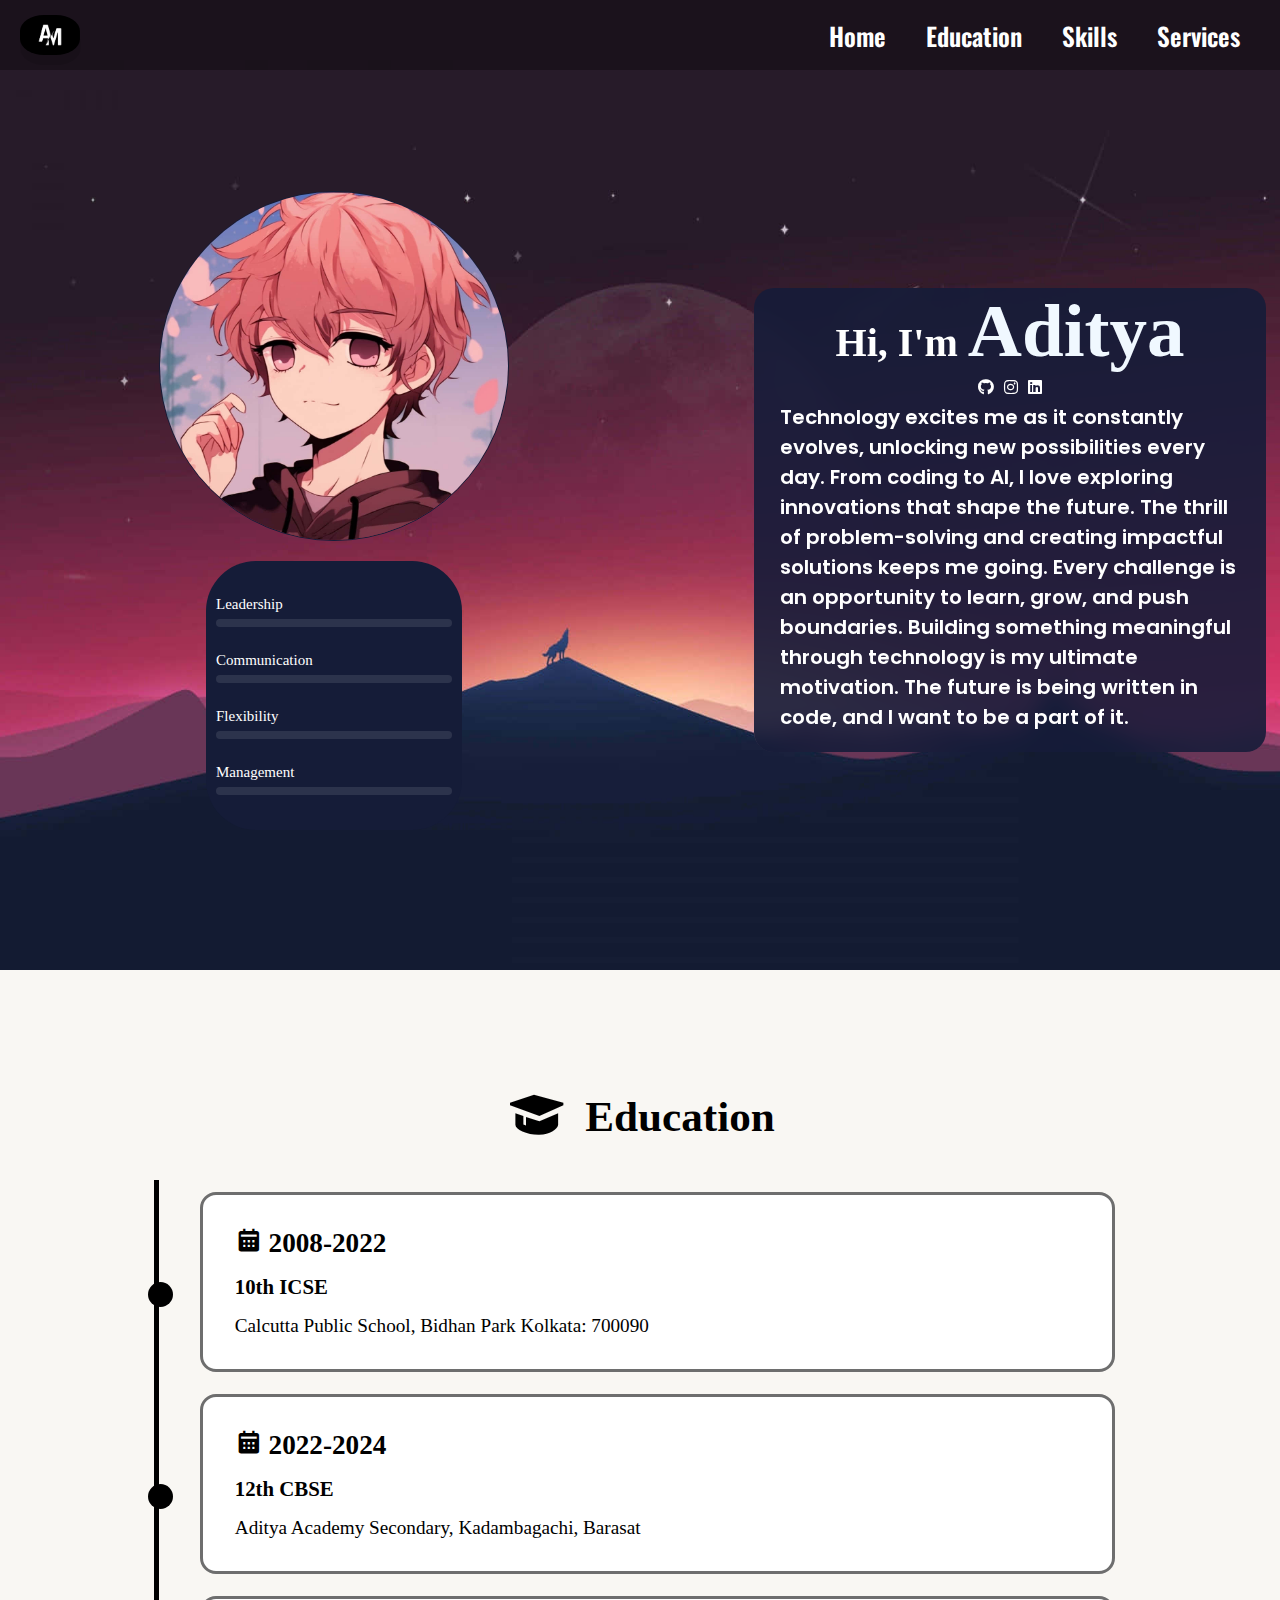
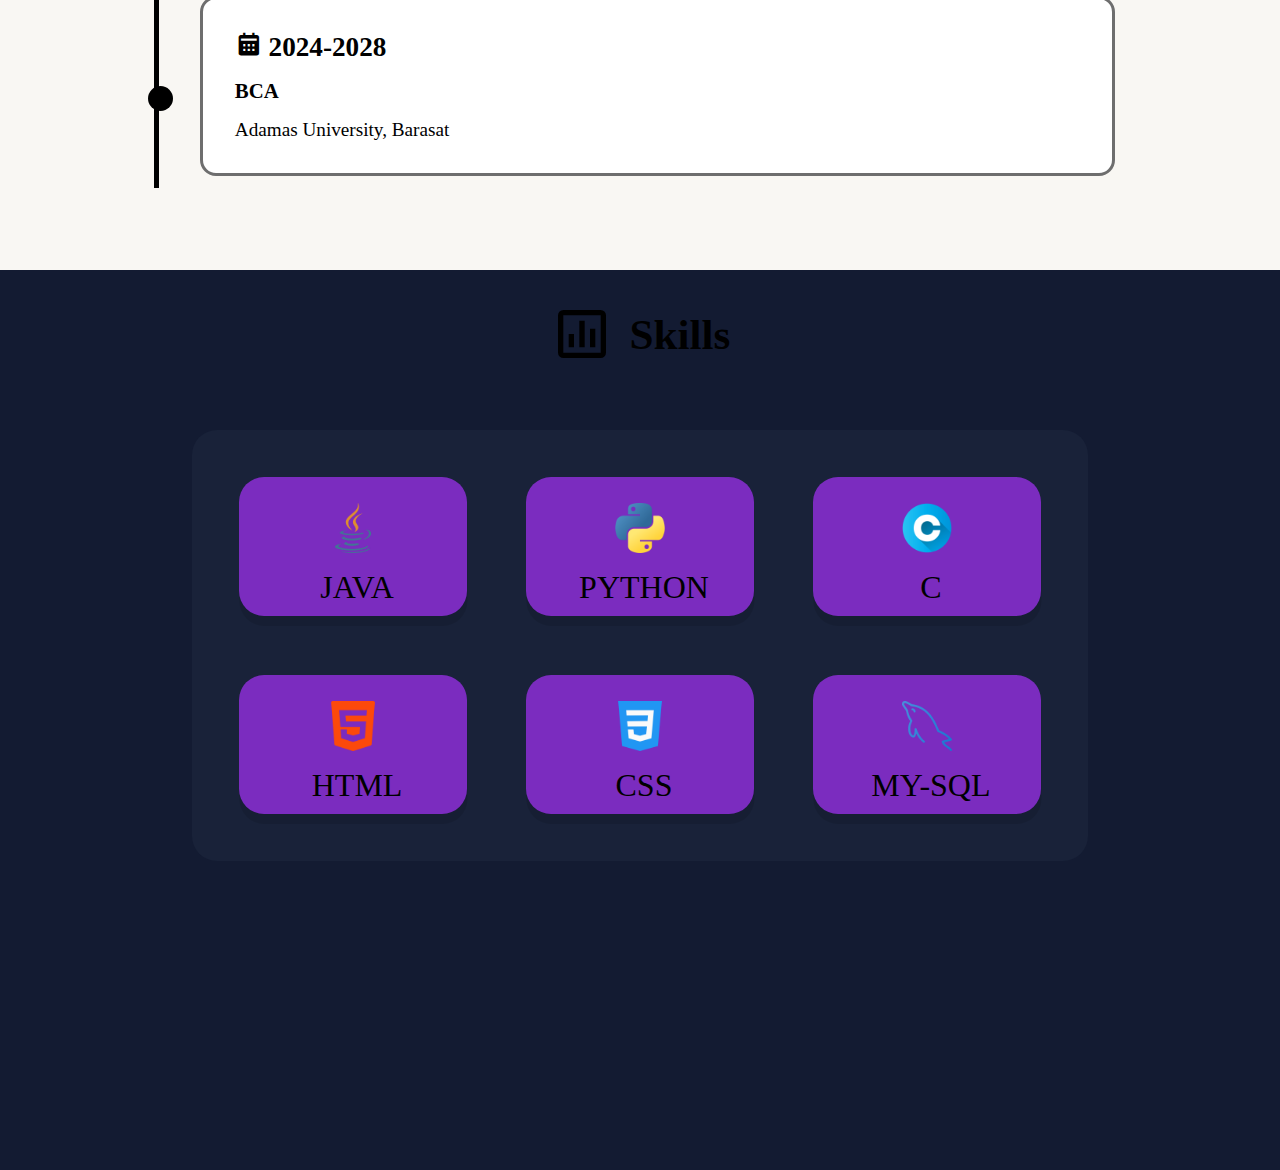
==== commit f08e03ad: "Update index.html" ====
--- a/index.html
+++ b/index.html
@@ -192,395 +192,3 @@
 
     </div>
 </body>
-
-</html><!DOCTYPE html>
-<html lang="en">
-
-<head>
-    <meta charset="UTF-8">
-    <meta name="viewport" content="width=device-width, initial-scale=1.0">
-    <title>Document</title>
-    <link rel="stylesheet" href="style.css">
-    <link rel="stylesheet" href="https://cdnjs.cloudflare.com/ajax/libs/font-awesome/6.7.2/css/all.min.css"
-        integrity="sha512-Evv84Mr4kqVGRNSgIGL/F/aIDqQb7xQ2vcrdIwxfjThSH8CSR7PBEakCr51Ck+w+/U6swU2Im1vVX0SVk9ABhg=="
-        crossorigin="anonymous" referrerpolicy="no-referrer" />
-    <link href='https://unpkg.com/boxicons@2.1.4/css/boxicons.min.css' rel='stylesheet'>
-</head>
-
-<body>
-    <div class="conatiner">
-        <div class="nav">
-            <nav class="navbar">
-                <img src="logo.jpg" alt="" id="logo">
-                <ul>
-                    <li><a href="#home">Home</a></li>
-                    <li><a href="#education">Education</a></li>
-                    <li><a href="#skil">Skills</a></li>
-                    <li><a href="#services">Services</a></li>
-                </ul>
-            </nav>
-        </div>
-
-        <!--Hero Section-->
-        <section id="hero">
-            <div class="hero_left">
-                <img src="pfp.jpg" alt="" id="hero_pfp">
-                <div class="hero_ability">
-                    <div class="skill-box">
-                        <span class="name">Leadership</span>
-                        <div class="skill-bar">
-                            <span class="skill-per lead">
-                                <span class="tool-tip">80%</span>
-                            </span>
-                        </div>
-                    </div>
-
-                    <div class="skill-box">
-                        <span class="name">Communication</span>
-                        <div class="skill-bar">
-                            <span class="skill-per com">
-                                <span class="tool-tip">90%</span>
-                            </span>
-                        </div>
-                    </div>
-
-                    <div class="skill-box">
-                        <span class="name">Flexibility</span>
-                        <div class="skill-bar">
-                            <span class="skill-per flex">
-                                <span class="tool-tip">85%</span>
-                            </span>
-                        </div>
-                    </div>
-
-                    <div class="skill-box">
-                        <span class="name">Management</span>
-                        <div class="skill-bar">
-                            <span class="skill-per manage">
-                                <span class="tool-tip">83%</span>
-                            </span>
-                        </div>
-                    </div>
-                </div>
-            </div>
-
-            <div class="hero_content">
-                <h1>Hi, I'm <span>Aditya</span></h1>
-                <div class="icons">
-                    <a href="https://github.com/Aditya-Maity" target="_main"><i class="fa-brands fa-github"></i></a>
-                    <a href=""><i class="fa-brands fa-instagram"></i></a>
-                    <a href="https://www.linkedin.com/in/aditya-maity-80194a306?utm_source=share&utm_campaign=share_via&utm_content=profile&utm_medium=android_app"
-                        target="_main"><i class="fa-brands fa-linkedin"></i></a>
-                    <link href='https://unpkg.com/boxicons@2.1.4/css/boxicons.min.css' rel='stylesheet'>
-                </div>
-                <p>Technology excites me as it constantly evolves, unlocking new possibilities every day.
-                    From coding to AI, I love exploring innovations that shape the future.
-                    The thrill of problem-solving and creating impactful solutions keeps me going.
-                    Every challenge is an opportunity to learn, grow, and push boundaries.
-                    Building something meaningful through technology is my ultimate motivation.
-                    The future is being written in code, and I want to be a part of it.</p>
-            </div>
-        </section>
-
-        <section class="education">
-            <div class="timeline-wrapper">
-                <div class="timeline-row">
-                    <div class="timeline-column">
-                        <h2 class="heading">
-                            <i class='bx bxs-graduation'></i>
-                            Education
-                        </h2>
-
-                        <div class="timeline-box">
-                            <div class="content-box">
-                                <div class="date">
-                                    <i class='bx bxs-calendar'></i>
-                                    2008-2022
-                                </div>
-                                <h3>10th ICSE</h3>
-                                <p>Calcutta Public School, Bidhan Park Kolkata: 700090 </p>
-
-                            </div>
-                        </div>
-
-                        <div class="timeline-box">
-                            <div class="content-box">
-                                <div class="date">
-                                    <i class='bx bxs-calendar'></i>
-                                    2022-2024
-                                </div>
-                                <h3>12th CBSE</h3>
-                                <p>Aditya Academy Secondary, Kadambagachi, Barasat</p>
-
-                            </div>
-                        </div>
-
-                        <div class="timeline-box">
-                            <div class="content-box">
-                                <div class="date">
-                                    <i class='bx bxs-calendar'></i>
-                                    2024-2028
-                                </div>
-                                <h3>BCA</h3>
-                                <p>Adamas University, Barasat</p>
-
-                            </div>
-                        </div>
-
-                    </div>
-                </div>
-            </div>
-        </section>
-
-        <section class="skills-section">
-
-            <div class="skills" id="skills">
-                <h2 class="heading">
-                    <i class='bx bx-bar-chart-square'></i>
-                    Skills
-                </h2>
-                <div class="con">
-                    <div class="row" id="skillsContainer">
-                        <div class="bar">
-                            <div class="info">
-                                <img src="java.png" alt="" class="icon">
-                                <span>JAVA</span>
-                            </div>
-                        </div>
-                        <div class="bar">
-                            <div class="info">
-                                <img src="python.png" alt="" class="icon">
-                                <span>PYTHON</span>
-                            </div>
-                        </div>
-                        <div class="bar">
-                            <div class="info">
-                                <img src="c programing.png" alt="" class="icon">
-                                <span>C</span>
-                            </div>
-                        </div>
-                        <div class="bar">
-                            <div class="info">
-                                <img src="html-5.png" alt="" class="icon">
-                                <span>HTML</span>
-                            </div>
-                        </div>
-                        <div class="bar">
-                            <div class="info">
-                                <img src="css-3.png" alt="" class="icon">
-                                <span>CSS</span>
-                            </div>
-                        </div>
-
-                        <div class="bar">
-                            <div class="info">
-                                <img src="mysql.png" alt="" class="icon">
-                                <span>MY-SQL</span>
-                            </div>
-                        </div>
-                    </div>
-                </div>
-
-                
-            </div>
-        </section>
-
-    </div>
-</body>
-
-</html><!DOCTYPE html>
-<html lang="en">
-
-<head>
-    <meta charset="UTF-8">
-    <meta name="viewport" content="width=device-width, initial-scale=1.0">
-    <title>Document</title>
-    <link rel="stylesheet" href="style.css">
-    <link rel="stylesheet" href="https://cdnjs.cloudflare.com/ajax/libs/font-awesome/6.7.2/css/all.min.css"
-        integrity="sha512-Evv84Mr4kqVGRNSgIGL/F/aIDqQb7xQ2vcrdIwxfjThSH8CSR7PBEakCr51Ck+w+/U6swU2Im1vVX0SVk9ABhg=="
-        crossorigin="anonymous" referrerpolicy="no-referrer" />
-    <link href='https://unpkg.com/boxicons@2.1.4/css/boxicons.min.css' rel='stylesheet'>
-</head>
-
-<body>
-    <div class="conatiner">
-        <div class="nav">
-            <nav class="navbar">
-                <img src="logo.jpg" alt="" id="logo">
-                <ul>
-                    <li><a href="#home">Home</a></li>
-                    <li><a href="#education">Education</a></li>
-                    <li><a href="#skil">Skills</a></li>
-                    <li><a href="#services">Services</a></li>
-                </ul>
-            </nav>
-        </div>
-
-        <!--Hero Section-->
-        <section id="hero">
-            <div class="hero_left">
-                <img src="pfp.jpg" alt="" id="hero_pfp">
-                <div class="hero_ability">
-                    <div class="skill-box">
-                        <span class="name">Leadership</span>
-                        <div class="skill-bar">
-                            <span class="skill-per lead">
-                                <span class="tool-tip">80%</span>
-                            </span>
-                        </div>
-                    </div>
-
-                    <div class="skill-box">
-                        <span class="name">Communication</span>
-                        <div class="skill-bar">
-                            <span class="skill-per com">
-                                <span class="tool-tip">90%</span>
-                            </span>
-                        </div>
-                    </div>
-
-                    <div class="skill-box">
-                        <span class="name">Flexibility</span>
-                        <div class="skill-bar">
-                            <span class="skill-per flex">
-                                <span class="tool-tip">85%</span>
-                            </span>
-                        </div>
-                    </div>
-
-                    <div class="skill-box">
-                        <span class="name">Management</span>
-                        <div class="skill-bar">
-                            <span class="skill-per manage">
-                                <span class="tool-tip">83%</span>
-                            </span>
-                        </div>
-                    </div>
-                </div>
-            </div>
-
-            <div class="hero_content">
-                <h1>Hi, I'm <span>Aditya</span></h1>
-                <div class="icons">
-                    <a href="https://github.com/Aditya-Maity" target="_main"><i class="fa-brands fa-github"></i></a>
-                    <a href=""><i class="fa-brands fa-instagram"></i></a>
-                    <a href="https://www.linkedin.com/in/aditya-maity-80194a306?utm_source=share&utm_campaign=share_via&utm_content=profile&utm_medium=android_app"
-                        target="_main"><i class="fa-brands fa-linkedin"></i></a>
-                    <link href='https://unpkg.com/boxicons@2.1.4/css/boxicons.min.css' rel='stylesheet'>
-                </div>
-                <p>Technology excites me as it constantly evolves, unlocking new possibilities every day.
-                    From coding to AI, I love exploring innovations that shape the future.
-                    The thrill of problem-solving and creating impactful solutions keeps me going.
-                    Every challenge is an opportunity to learn, grow, and push boundaries.
-                    Building something meaningful through technology is my ultimate motivation.
-                    The future is being written in code, and I want to be a part of it.</p>
-            </div>
-        </section>
-
-        <section class="education">
-            <div class="timeline-wrapper">
-                <div class="timeline-row">
-                    <div class="timeline-column">
-                        <h2 class="heading">
-                            <i class='bx bxs-graduation'></i>
-                            Education
-                        </h2>
-
-                        <div class="timeline-box">
-                            <div class="content-box">
-                                <div class="date">
-                                    <i class='bx bxs-calendar'></i>
-                                    2008-2022
-                                </div>
-                                <h3>10th ICSE</h3>
-                                <p>Calcutta Public School, Bidhan Park Kolkata: 700090 </p>
-
-                            </div>
-                        </div>
-
-                        <div class="timeline-box">
-                            <div class="content-box">
-                                <div class="date">
-                                    <i class='bx bxs-calendar'></i>
-                                    2022-2024
-                                </div>
-                                <h3>12th CBSE</h3>
-                                <p>Aditya Academy Secondary, Kadambagachi, Barasat</p>
-
-                            </div>
-                        </div>
-
-                        <div class="timeline-box">
-                            <div class="content-box">
-                                <div class="date">
-                                    <i class='bx bxs-calendar'></i>
-                                    2024-2028
-                                </div>
-                                <h3>BCA</h3>
-                                <p>Adamas University, Barasat</p>
-
-                            </div>
-                        </div>
-
-                    </div>
-                </div>
-            </div>
-        </section>
-
-        <section class="skills-section">
-
-            <div class="skills" id="skills">
-                <h2 class="heading">
-                    <i class='bx bx-bar-chart-square'></i>
-                    Skills
-                </h2>
-                <div class="con">
-                    <div class="row" id="skillsContainer">
-                        <div class="bar">
-                            <div class="info">
-                                <img src="java.png" alt="" class="icon">
-                                <span>JAVA</span>
-                            </div>
-                        </div>
-                        <div class="bar">
-                            <div class="info">
-                                <img src="python.png" alt="" class="icon">
-                                <span>PYTHON</span>
-                            </div>
-                        </div>
-                        <div class="bar">
-                            <div class="info">
-                                <img src="c programing.png" alt="" class="icon">
-                                <span>C</span>
-                            </div>
-                        </div>
-                        <div class="bar">
-                            <div class="info">
-                                <img src="html-5.png" alt="" class="icon">
-                                <span>HTML</span>
-                            </div>
-                        </div>
-                        <div class="bar">
-                            <div class="info">
-                                <img src="css-3.png" alt="" class="icon">
-                                <span>CSS</span>
-                            </div>
-                        </div>
-
-                        <div class="bar">
-                            <div class="info">
-                                <img src="mysql.png" alt="" class="icon">
-                                <span>MY-SQL</span>
-                            </div>
-                        </div>
-                    </div>
-                </div>
-
-                
-            </div>
-        </section>
-
-    </div>
-</body>
-
-</html>
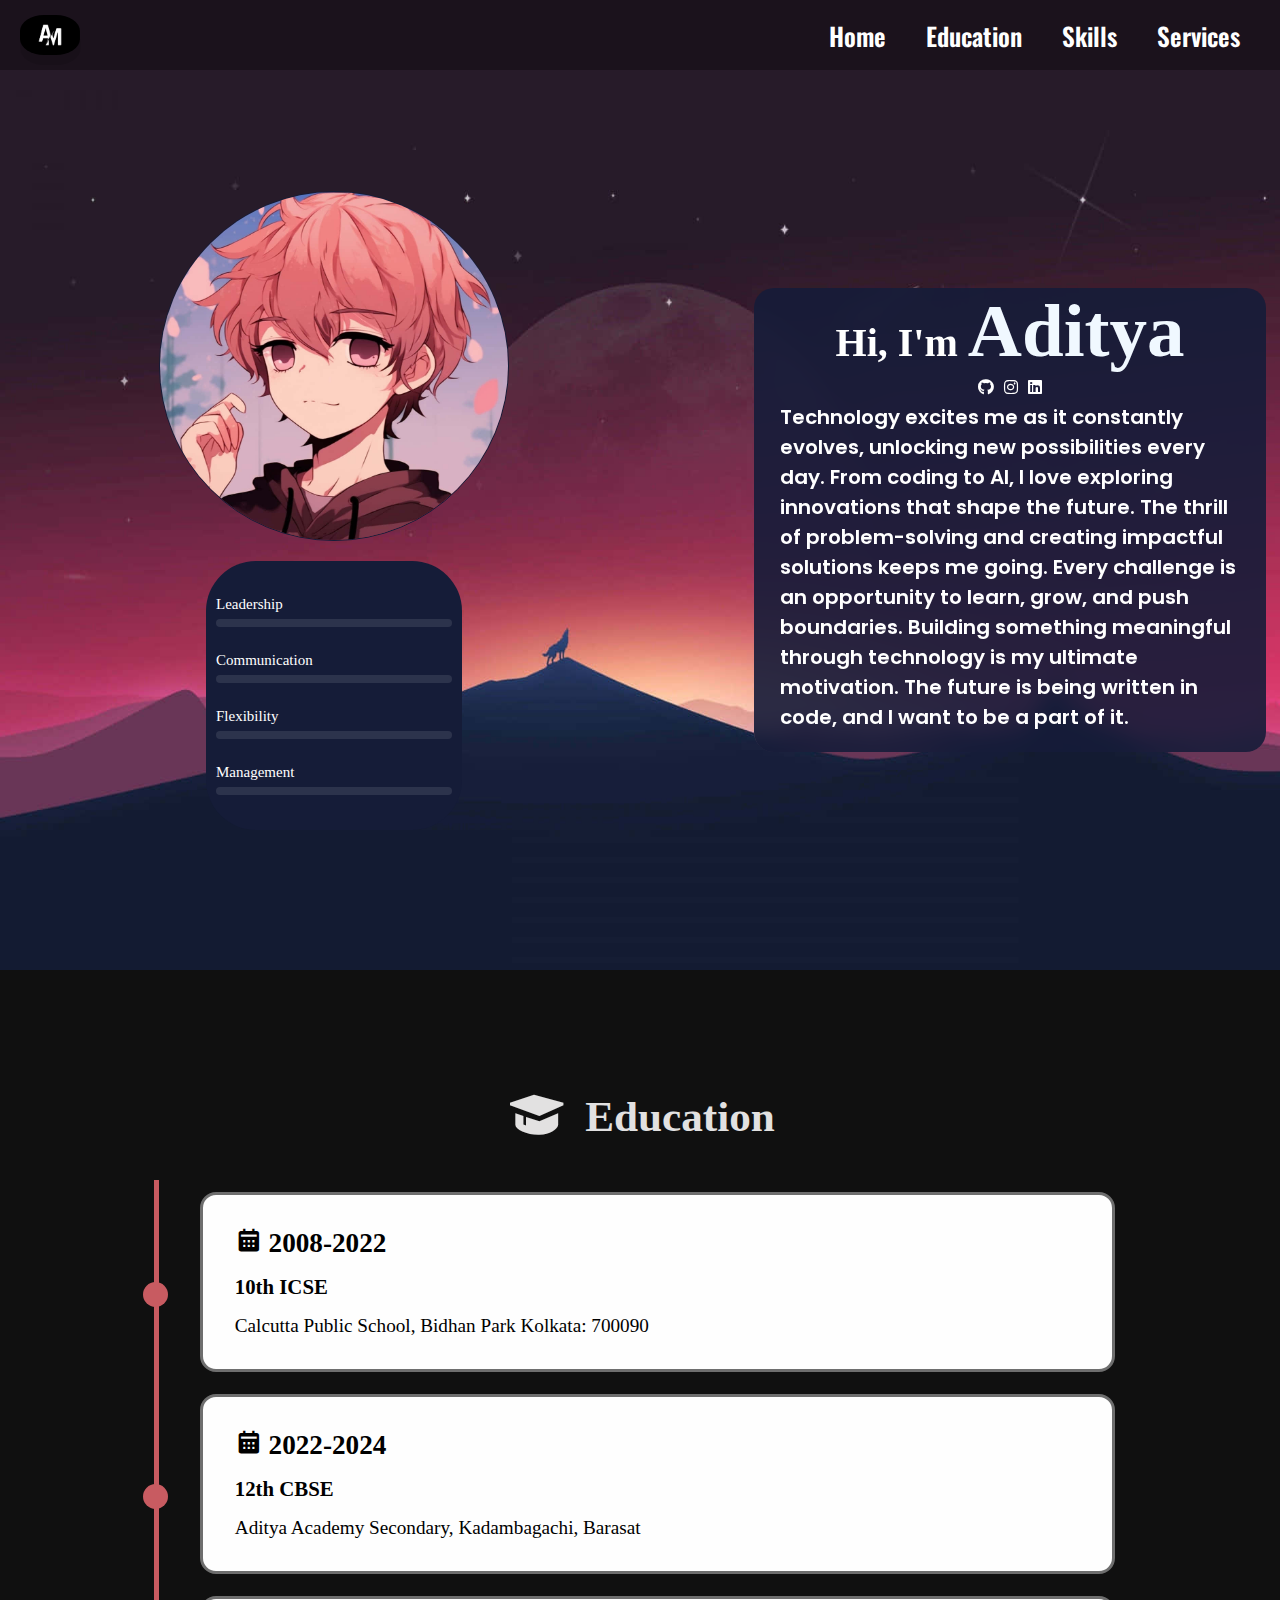
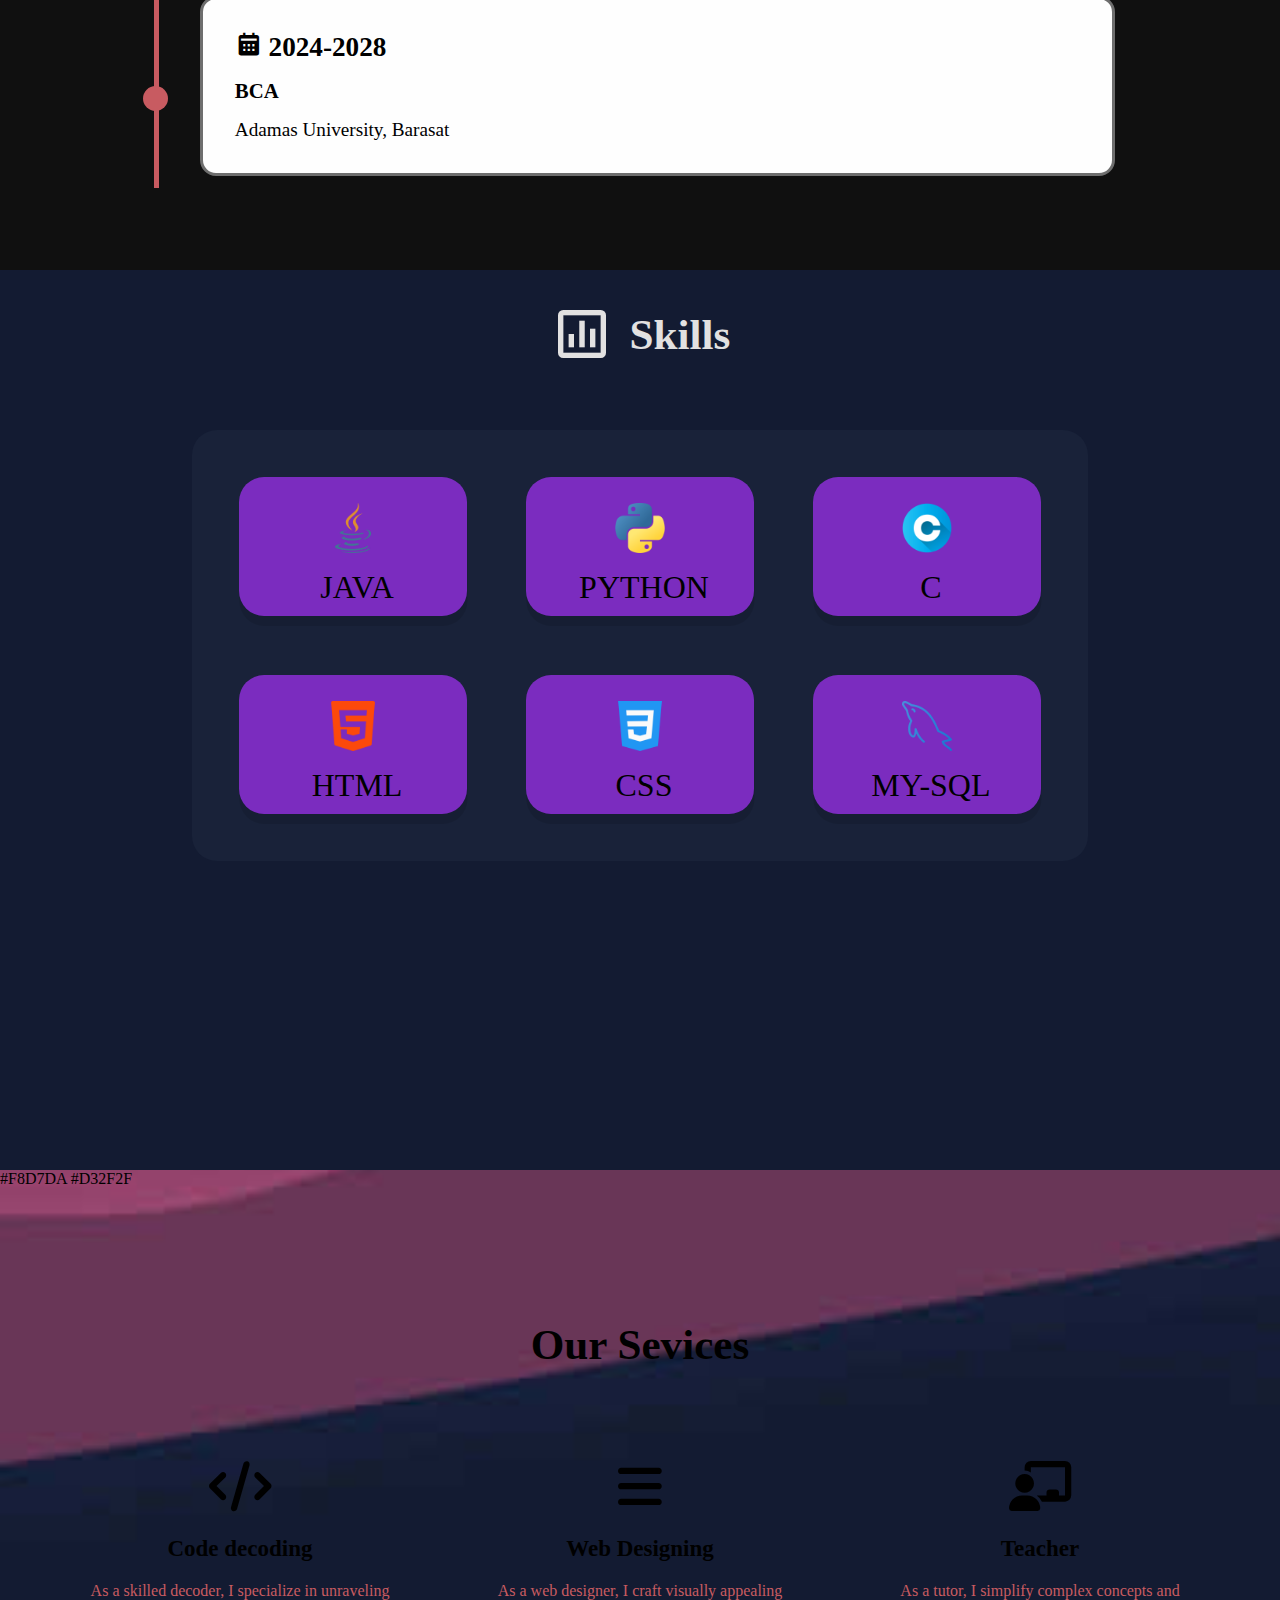
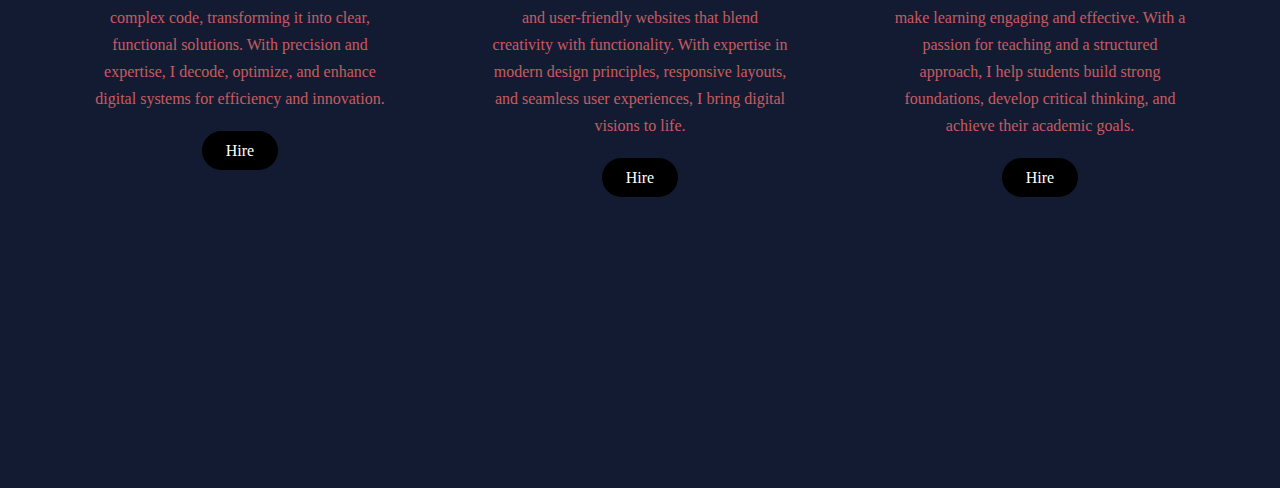
==== commit e0700ed5: "Update index.html" ====
--- a/index.html
+++ b/index.html
@@ -10,6 +10,8 @@
         integrity="sha512-Evv84Mr4kqVGRNSgIGL/F/aIDqQb7xQ2vcrdIwxfjThSH8CSR7PBEakCr51Ck+w+/U6swU2Im1vVX0SVk9ABhg=="
         crossorigin="anonymous" referrerpolicy="no-referrer" />
     <link href='https://unpkg.com/boxicons@2.1.4/css/boxicons.min.css' rel='stylesheet'>
+    <link href="https://cdn.jsdelivr.net/npm/bootstrap@5.0.2/dist/css/bootstrap.min.css" rel="stylesheet"
+        integrity="sha384-EVSTQN3/azprG1Anm3QDgpJLIm9Nao0Yz1ztcQTwFspd3yD65VohhpuuCOmLASjC" crossorigin="anonymous">
 </head>
 
 <body>
@@ -186,9 +188,53 @@
                     </div>
                 </div>
 
-                
-            </div>
-        </section>
-
+
+            </div>
+        </section>
+        #F8D7DA #D32F2F
+
+        <section class="service">
+            <h2 class="heading">Our Sevices</h2>
+            <div class="box">
+                <div class="card">
+                    <i class="fa-solid fa-code"></i>
+                    <h5>Code decoding</h5>
+                    <div class="para">
+                        <p>As a skilled decoder, I specialize in unraveling complex code, transforming it into clear,
+                            functional solutions. With precision and expertise, I decode, optimize, and enhance digital
+                            systems for efficiency and innovation.</p>
+                        <p style="text-align: center;">
+                            <a class="button" href="#">Hire</a>
+                        </p>
+                    </div>
+
+                </div>
+
+                <div class="card">
+                    <i class="fa-solid fa-bars"></i>
+                    <h5>Web Designing</h5>
+                    <div class="para">
+                        <p>As a web designer, I craft visually appealing and user-friendly websites that blend creativity with functionality. With expertise in modern design principles, responsive layouts, and seamless user experiences, I bring digital visions to life.</p>
+                        <p style="text-align: center;">
+                            <a class="button" href="#">Hire</a>
+                        </p>
+                    </div>
+
+                </div>
+
+                <div class="card">
+                    <i class="fa-solid fa-chalkboard-user"></i>
+                    <h5>Teacher</h5>
+                    <div class="para">
+                        <p>As a tutor, I simplify complex concepts and make learning engaging and effective. With a passion for teaching and a structured approach, I help students build strong foundations, develop critical thinking, and achieve their academic goals.</p>
+                        <p style="text-align: center;">
+                            <a class="button" href="#">Hire</a>
+                        </p>
+                    </div>
+                </div>
+            </div>
+        </section>
     </div>
 </body>
+
+</html>
--- a/style.css
+++ b/style.css
@@ -319,7 +319,7 @@
 
 /*---Education Section---*/
 .timeline-wrapper {
-    background-color: #f9f7f3;
+    background: #101010;
     background-repeat: no-repeat;
     background-size: cover;
     min-height: 100vh;
@@ -337,7 +337,7 @@
 
 
 .heading {
-    color: black;
+    color: #e2e1e1;
     font-size: 2.7rem;
     margin: 2rem 0;
     display: flex;
@@ -347,12 +347,12 @@
 }
 
 .heading i {
-    color: black;
+    color: #e2e1e1;
     font-size: 4rem;
 }
 
 .content-box {
-    background-color: white;
+    background-color: #fefefe;
     color: black;
     position: relative;
     display: flex;
@@ -392,11 +392,12 @@
     content: '';
     width: 25px;
     height: 25px;
-    background-color: black;
+    background-color: #C85B61;
     border-radius: 50%;
-    left: -55px;
+    left: -60px;
     top: 50%;
 }
+
 
 
 .timeline-box {
@@ -404,7 +405,7 @@
     flex-direction: column;
     gap: 5rem;
     padding-left: 30px;
-    border-left: 5px solid black;
+    border-left: 5px solid #C85B61;
 }
 
 
@@ -430,7 +431,6 @@
 
 
 .skills .con{
-    
     background-color: #192239;
     border-radius: 25px;
     color: black;
@@ -481,8 +481,74 @@
     height: 50px;
 }
 
-
-
-
-
-
+/*---Service Section---*/
+.service{
+    height: 100vh;
+    width: 100%;
+    padding: 100px;
+}
+
+.service h2{
+    color: black;
+    font: 11;
+}
+
+.box{
+    display: flex;
+    justify-self: center;
+    align-self: center;
+    min-height: 400px;
+}
+
+.card{
+    height: 400px;
+    width: 370px;
+    padding: 20px 35px;
+    border-radius: 20px;
+    margin: 15px;
+    position: relative;
+    overflow: hidden;
+    text-align: center;
+}
+
+.card i{
+    font-size: 50px;
+    display: block;
+    text-align: center;
+    margin: 25px 0px;
+    color: black;
+    
+}
+
+h5{
+    color: black;
+    font-size: 23px ;
+    margin-bottom: 15px;
+}
+
+.para p{
+    color: #C85B61;
+    font-size: 16px;
+    line-height: 27px;
+    margin-bottom: 25px;
+}
+
+.card .button{ 
+    background-color: #000;
+    color: white;
+    text-decoration: none;
+    border: 2px solid transparent;
+    padding: 9px 22px;
+    border-radius: 30px;
+    transform: scale(1);
+    transition: transform 0.3s ease-in-out, color 0.3s;
+}
+
+.card .button:hover{
+    transform: scale(1.015);
+    box-shadow: 0.4px 5px rgba(0, 0, 0, 0.1);    
+    
+}
+
+
+
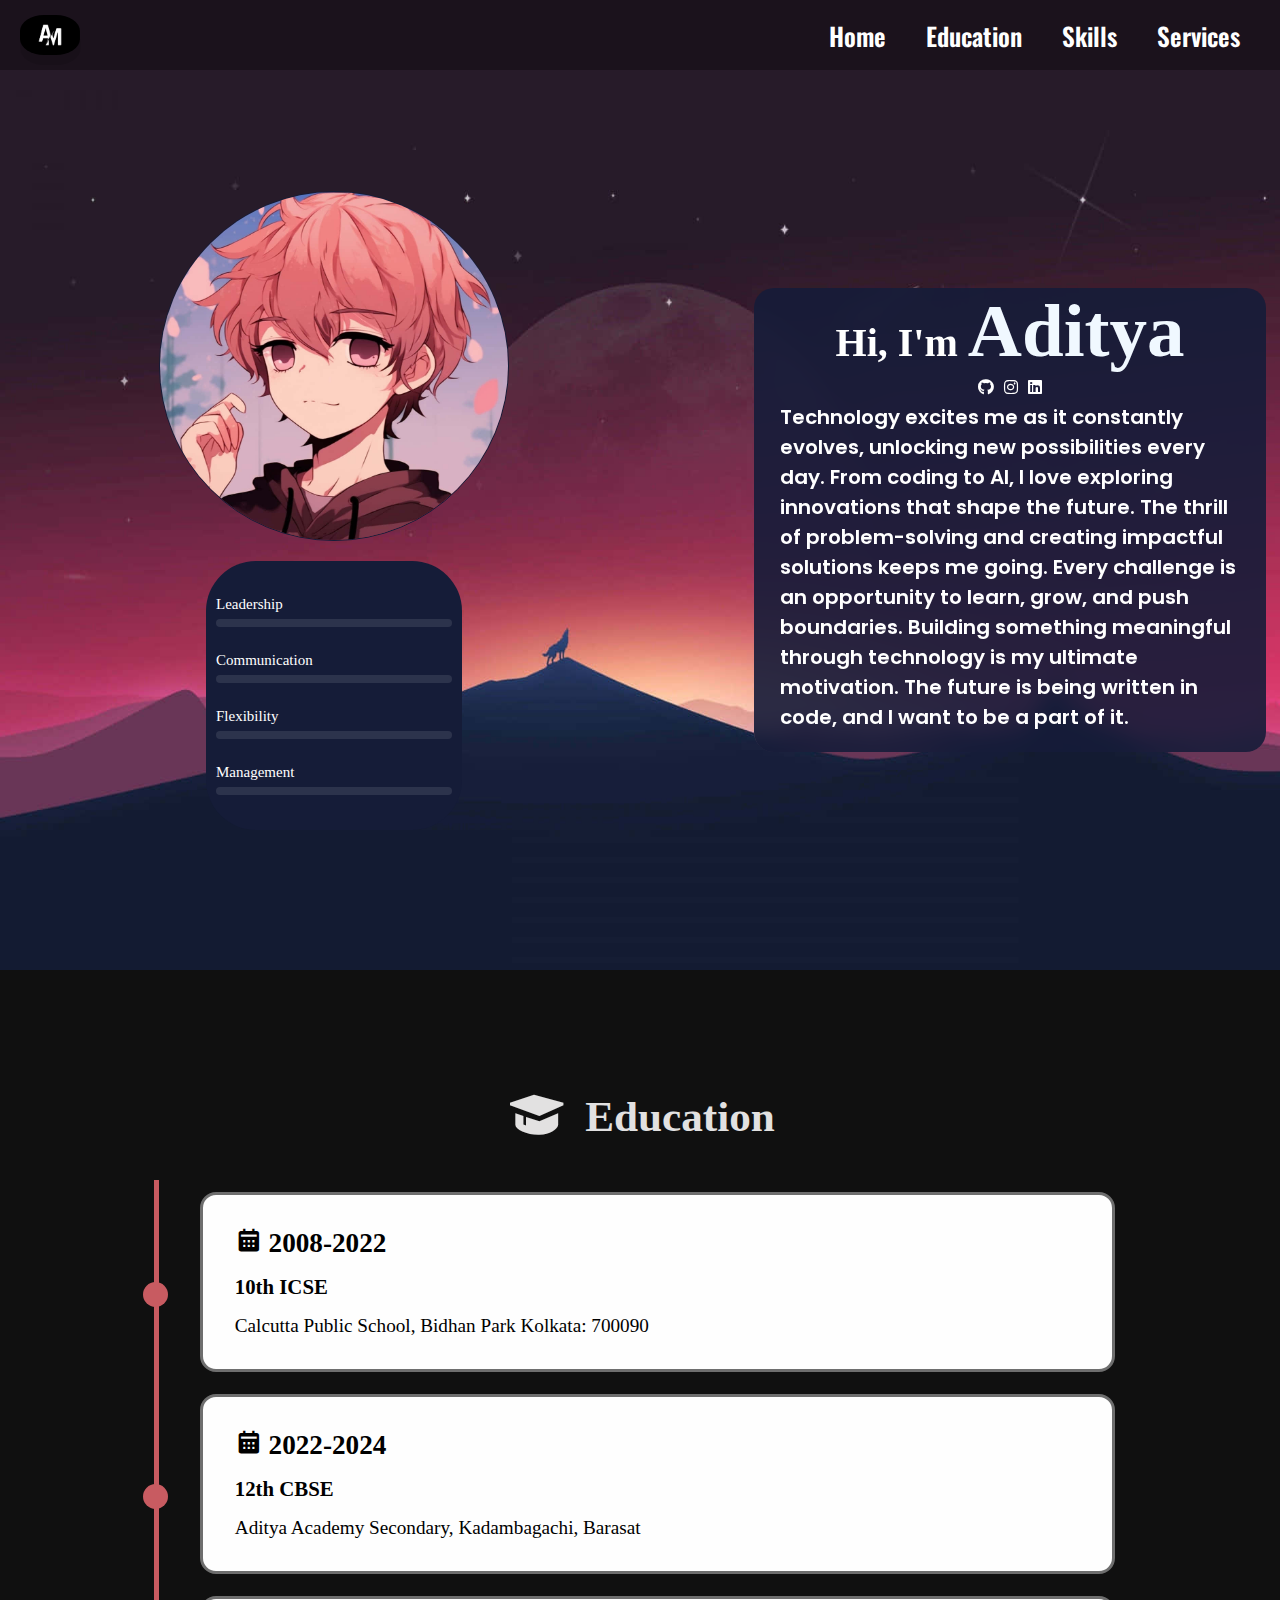
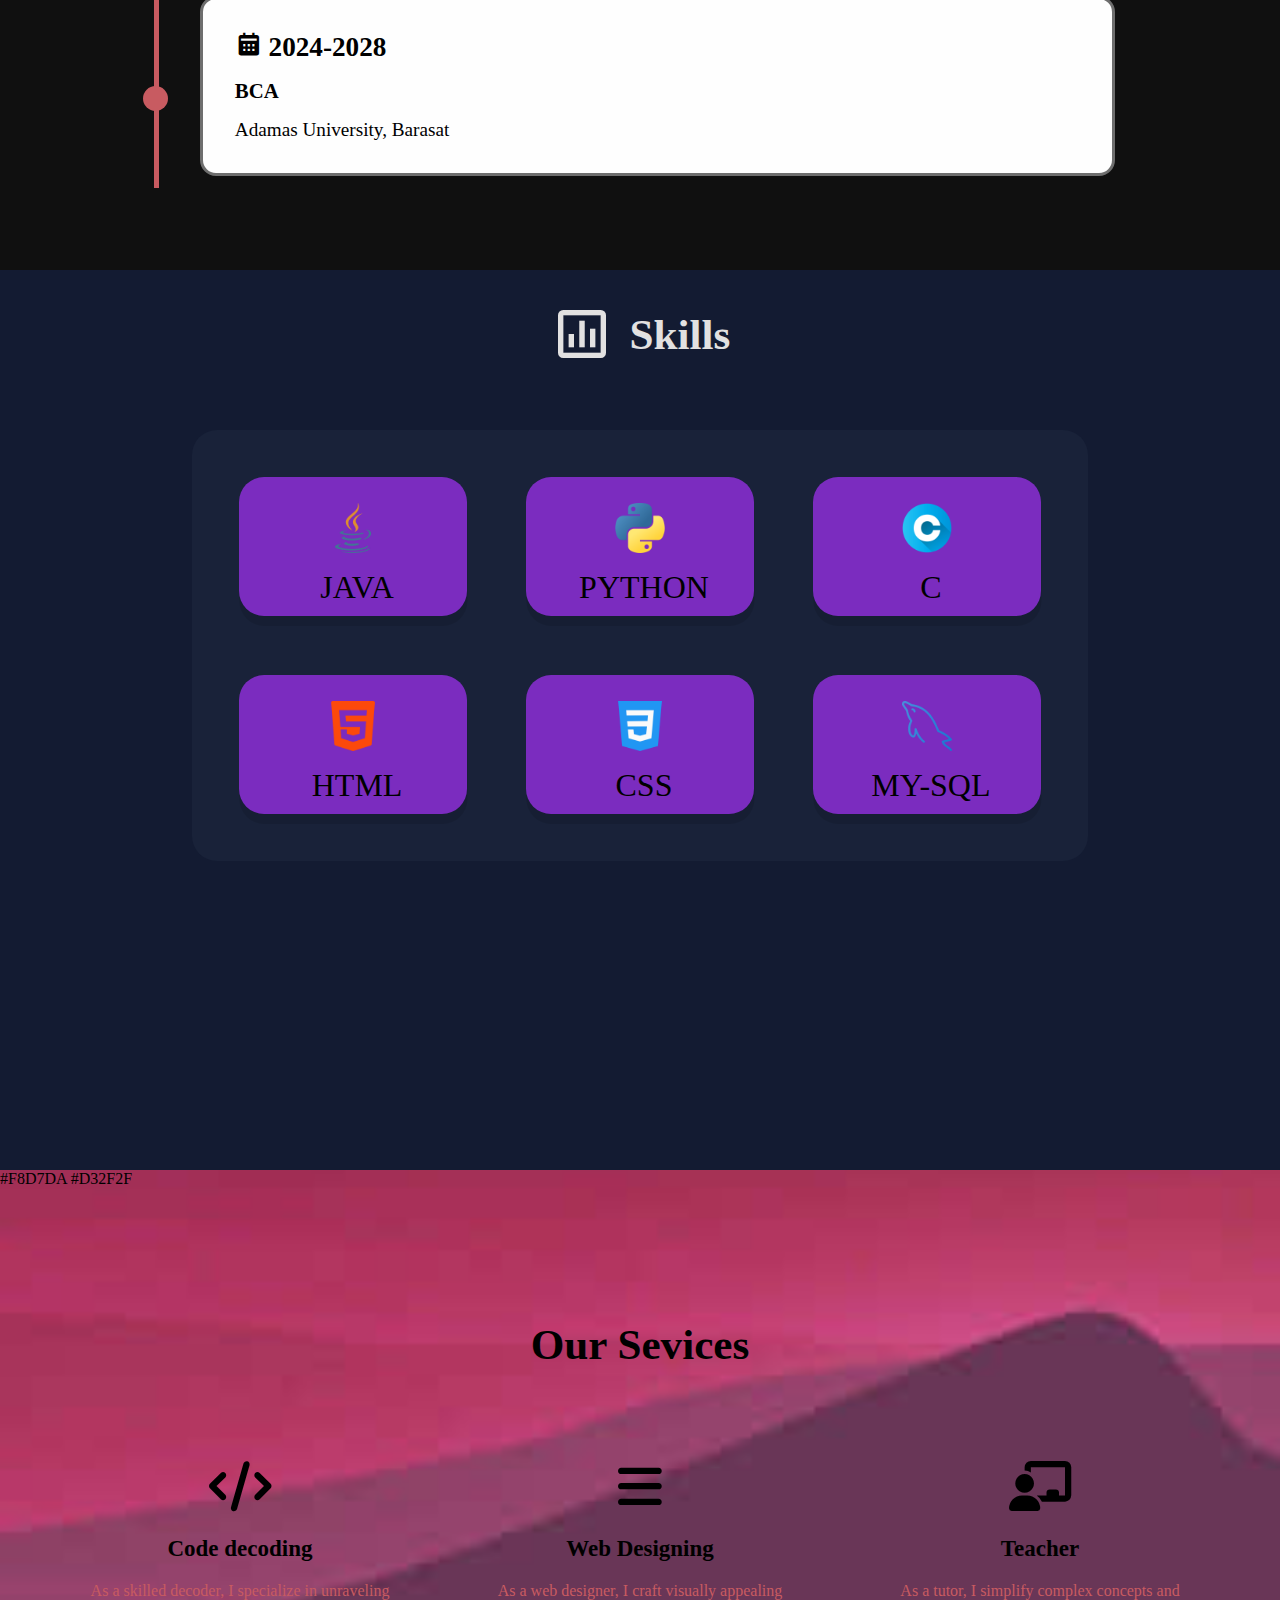
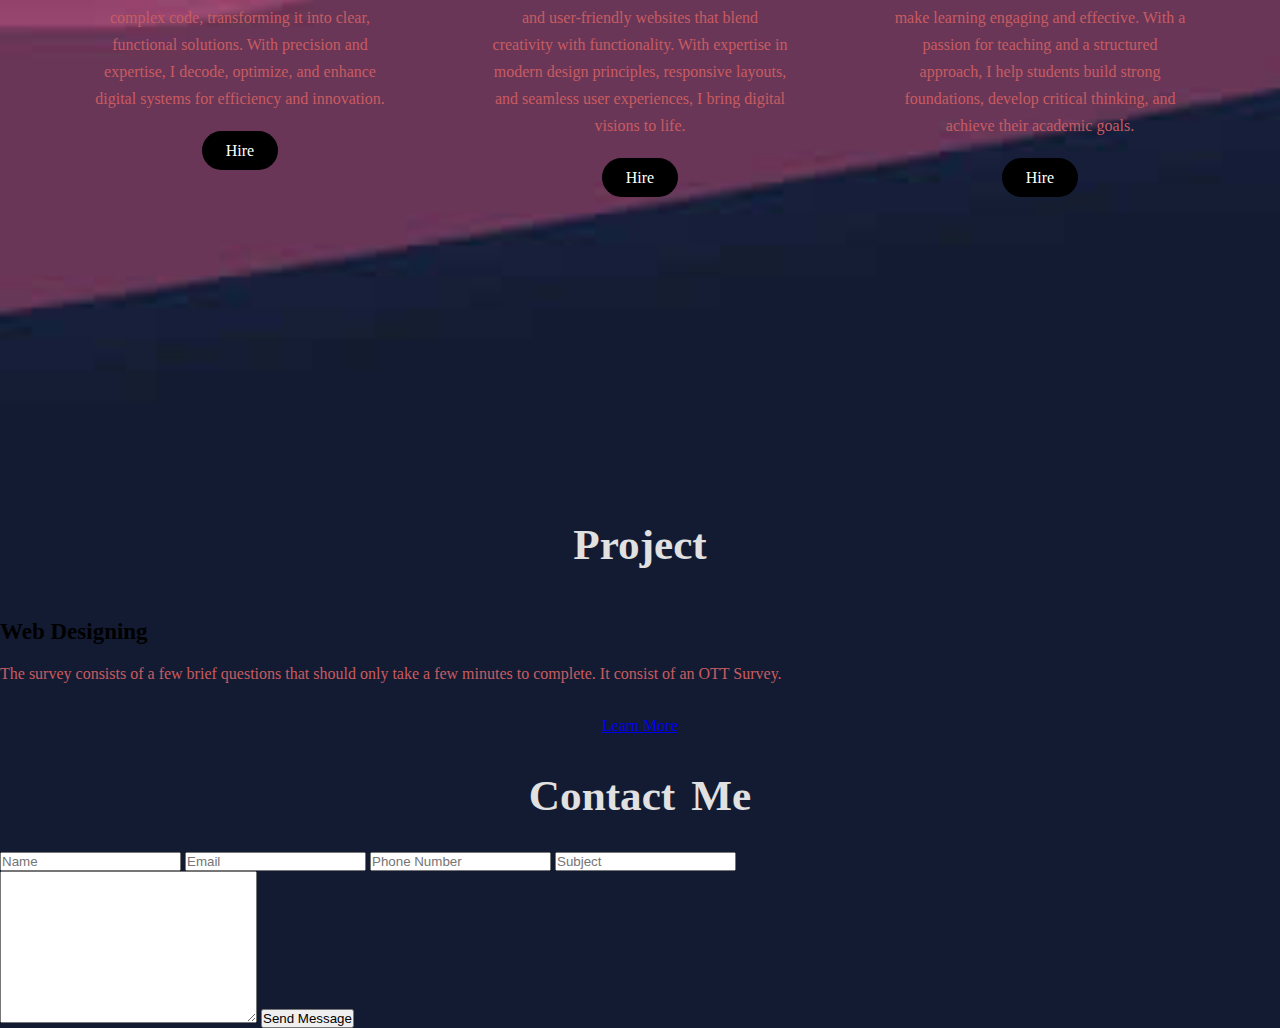
==== commit d54b39a3: "Update index.html" ====
--- a/index.html
+++ b/index.html
@@ -192,7 +192,7 @@
             </div>
         </section>
         #F8D7DA #D32F2F
-
+        <!-----Service Section----->
         <section class="service">
             <h2 class="heading">Our Sevices</h2>
             <div class="box">
@@ -214,7 +214,9 @@
                     <i class="fa-solid fa-bars"></i>
                     <h5>Web Designing</h5>
                     <div class="para">
-                        <p>As a web designer, I craft visually appealing and user-friendly websites that blend creativity with functionality. With expertise in modern design principles, responsive layouts, and seamless user experiences, I bring digital visions to life.</p>
+                        <p>As a web designer, I craft visually appealing and user-friendly websites that blend
+                            creativity with functionality. With expertise in modern design principles, responsive
+                            layouts, and seamless user experiences, I bring digital visions to life.</p>
                         <p style="text-align: center;">
                             <a class="button" href="#">Hire</a>
                         </p>
@@ -226,7 +228,9 @@
                     <i class="fa-solid fa-chalkboard-user"></i>
                     <h5>Teacher</h5>
                     <div class="para">
-                        <p>As a tutor, I simplify complex concepts and make learning engaging and effective. With a passion for teaching and a structured approach, I help students build strong foundations, develop critical thinking, and achieve their academic goals.</p>
+                        <p>As a tutor, I simplify complex concepts and make learning engaging and effective. With a
+                            passion for teaching and a structured approach, I help students build strong foundations,
+                            develop critical thinking, and achieve their academic goals.</p>
                         <p style="text-align: center;">
                             <a class="button" href="#">Hire</a>
                         </p>
@@ -234,6 +238,40 @@
                 </div>
             </div>
         </section>
+
+        <!-----Projects Section----->
+        <section class="projects">
+            <h2 class="heading">Project</h2>
+            <div class="card-box">
+                <div class="cards">
+                    <img src="Survey.jpg" alt="" class="left_img">
+                    <div class="right">
+                        <h5>Web Designing</h5>
+                        <div class="para">
+                            <p>The survey consists of a few brief questions that should only take a few minutes to complete. It consist of an OTT Survey.</p>
+                            <p style="text-align: center;">
+                                <a class="button" href="#">Learn More</a>
+                            </p>
+                        </div>
+                    </div>
+                </div>
+
+            </div>
+        </section>
+        <!-----Contact----->
+        <section class="contact" id="contact">
+            <h2 class="heading">Contact <span>Me</span></h2>
+            <form action="">
+              <div class="input-box">
+                <input type="text" name="name" placeholder="Name" required>
+                <input type="email" placeholder="Email" required>
+                <input type="Number" placeholder="Phone Number" required>
+                <input type="text" placeholder="Subject" required>
+              </div>
+              <textarea name="" id="" cols="30" rows="10"></textarea>
+              <input type="submit" value="Send Message" class="btn">
+            </form>
+           </section> 
     </div>
 </body>
 
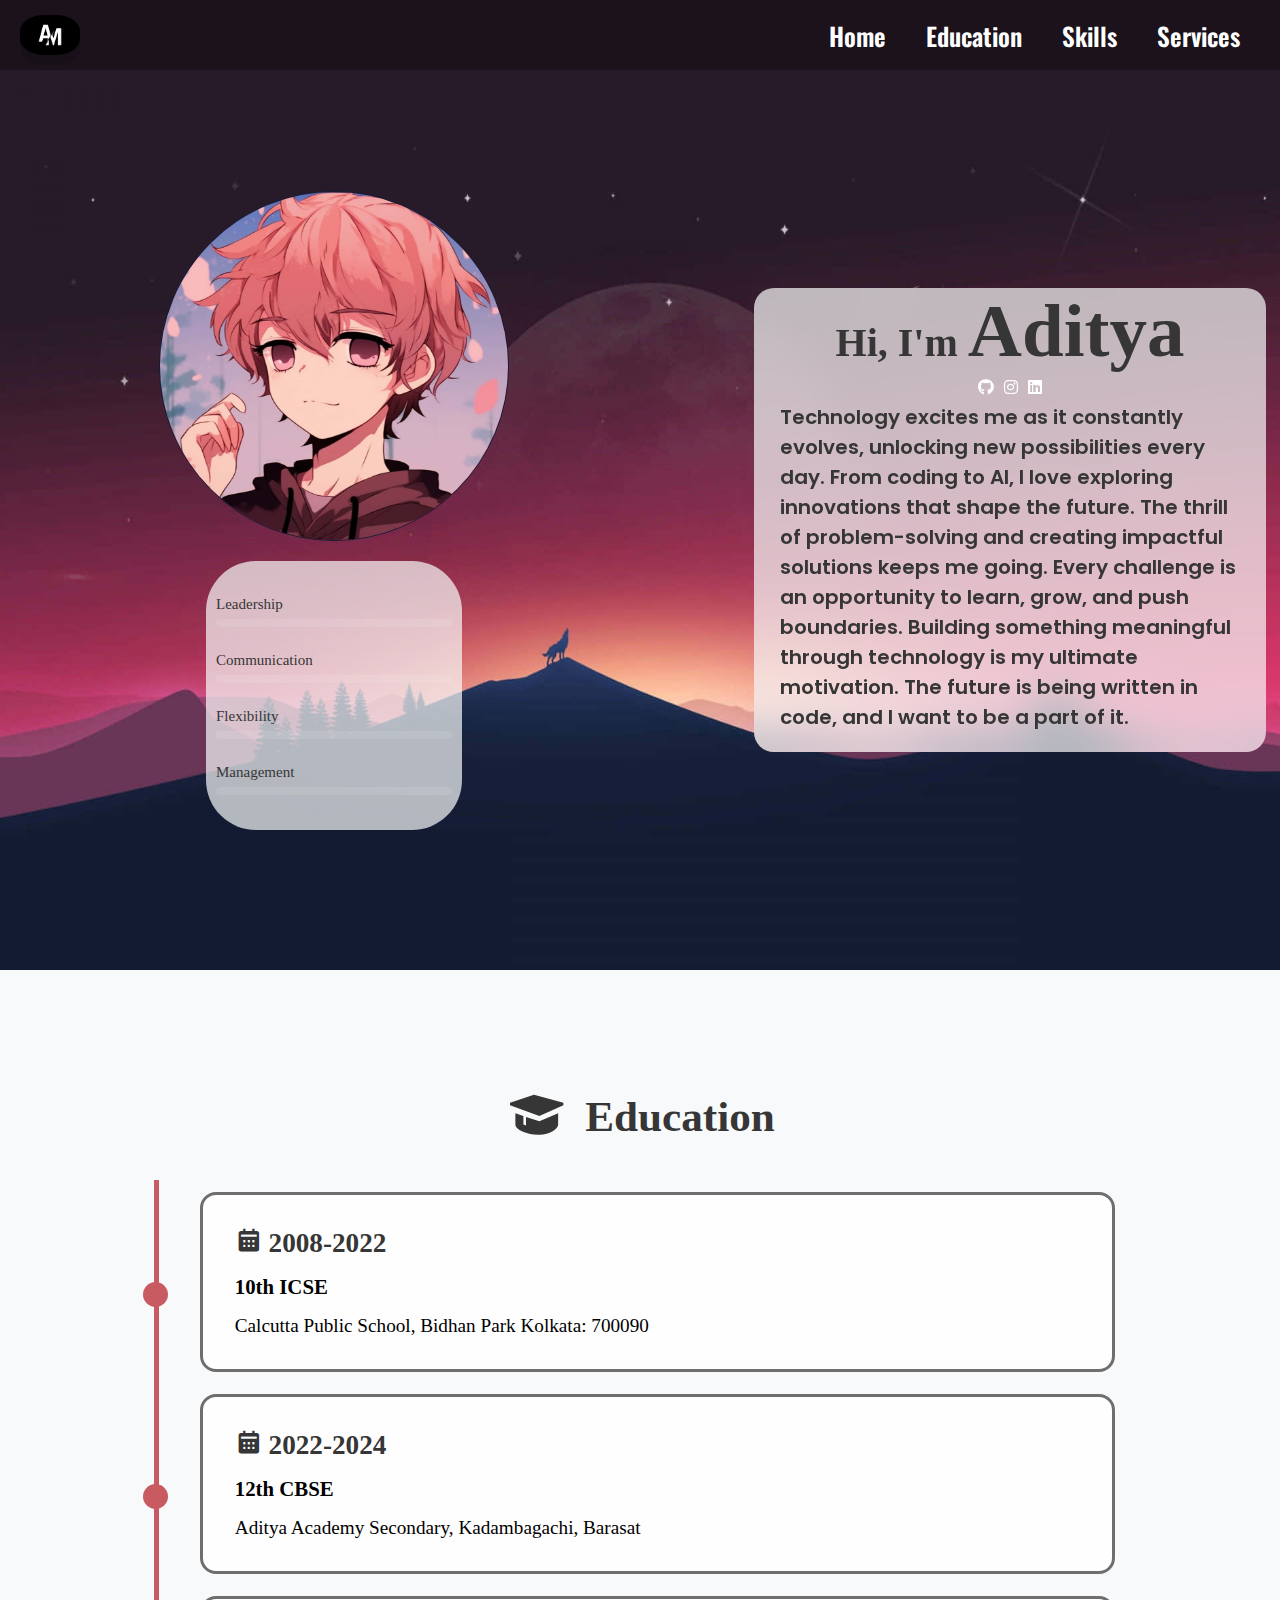
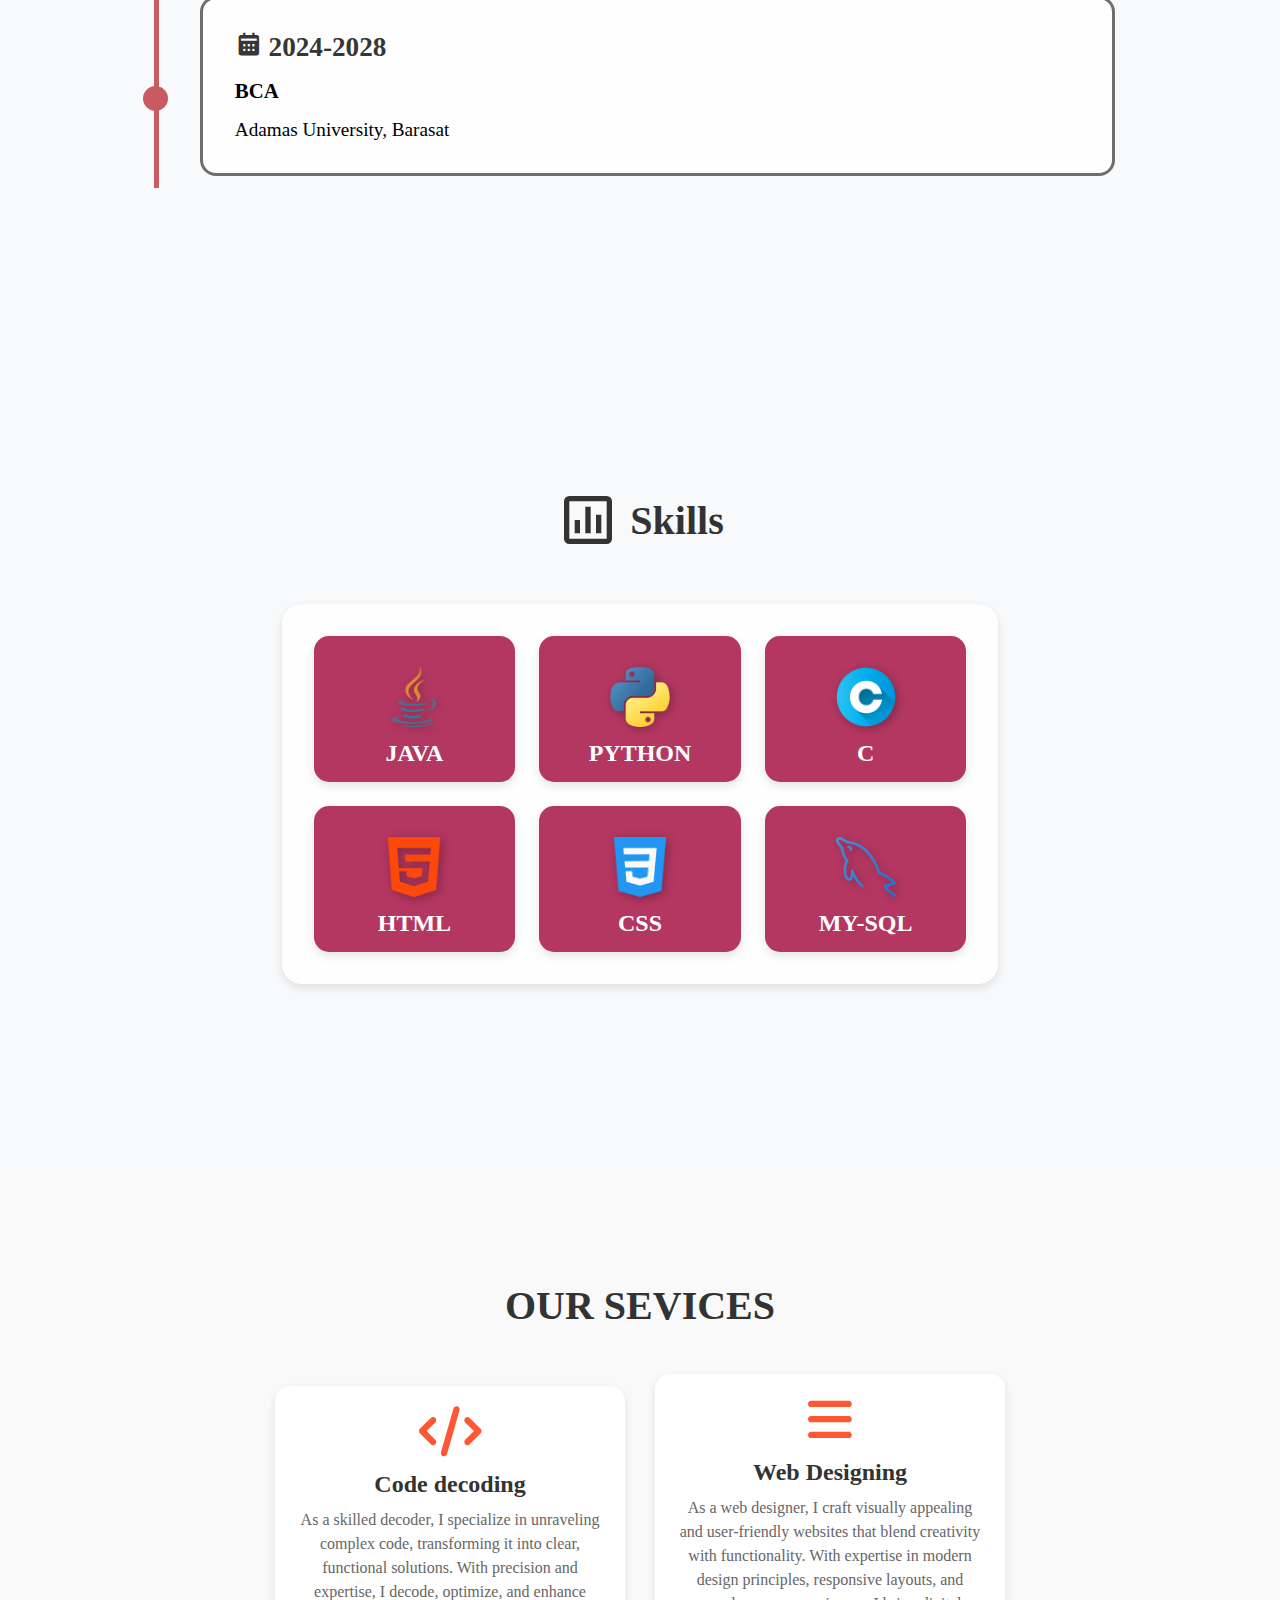
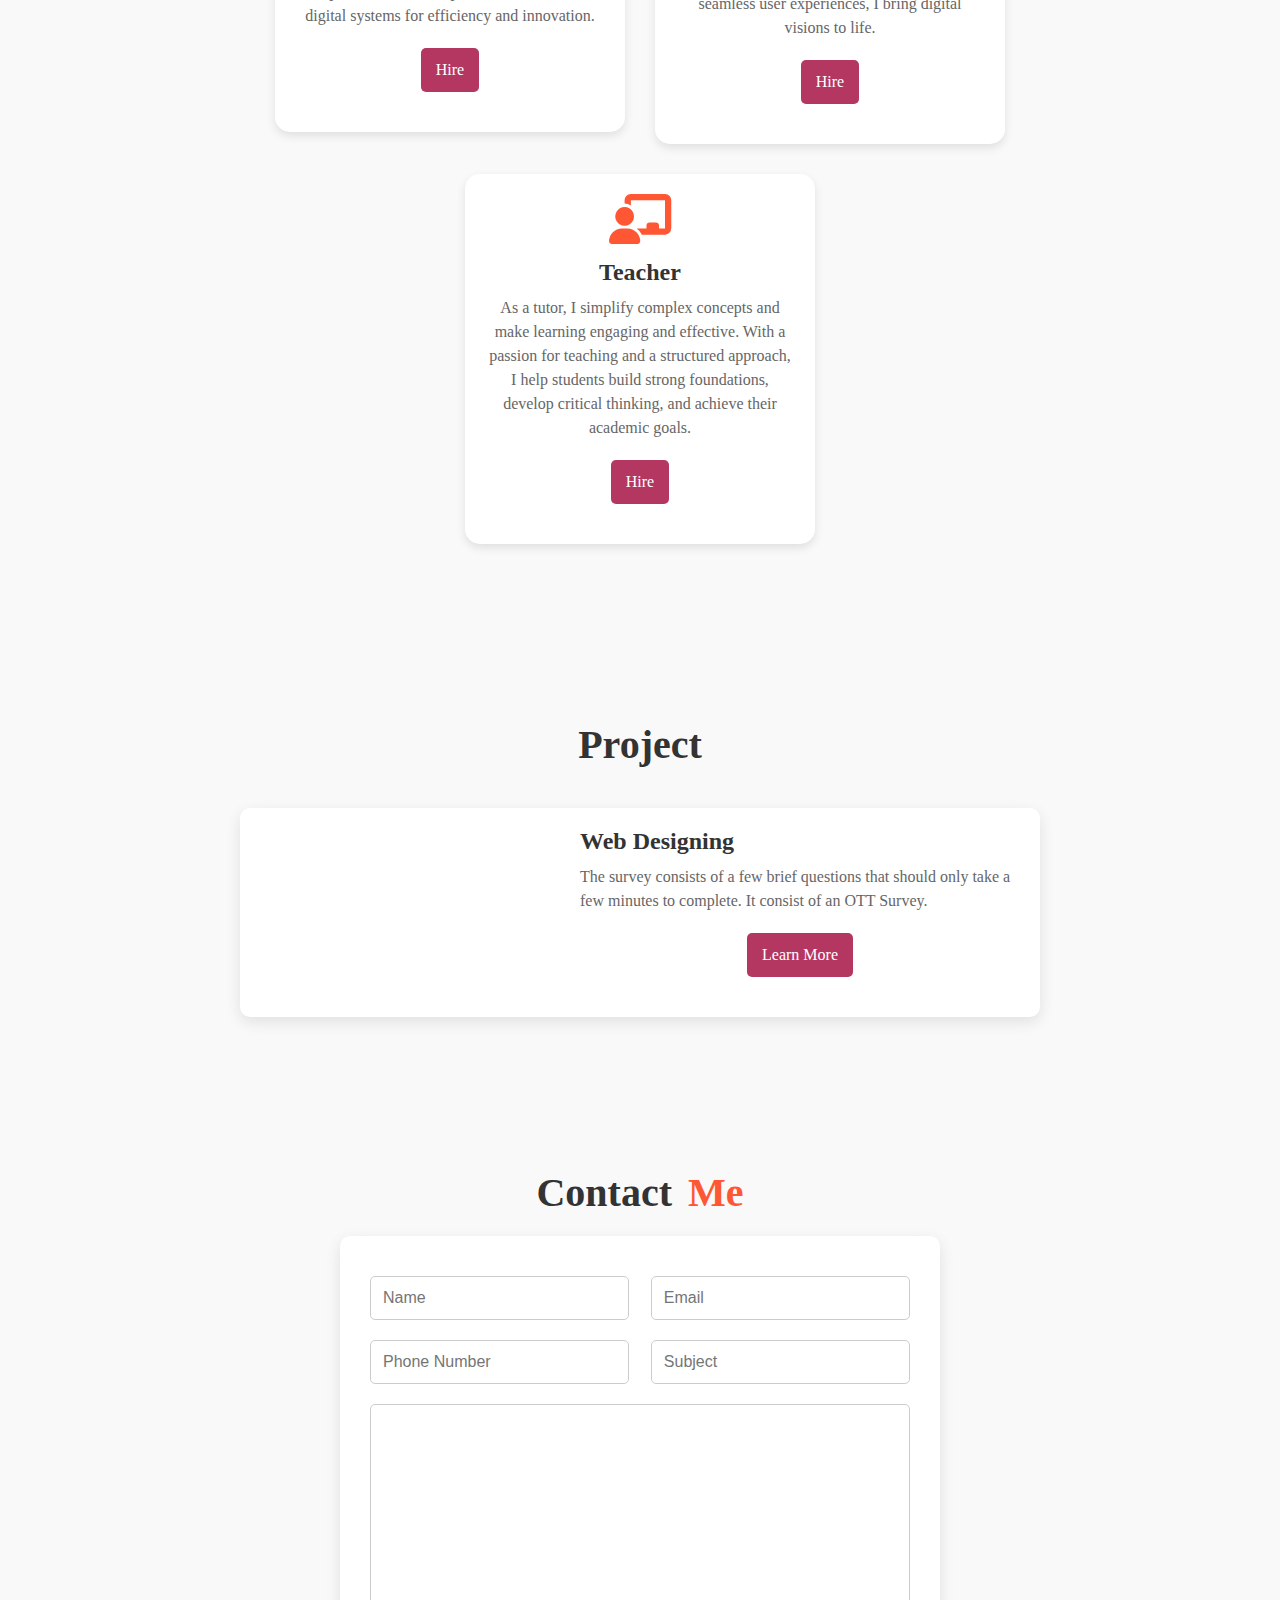
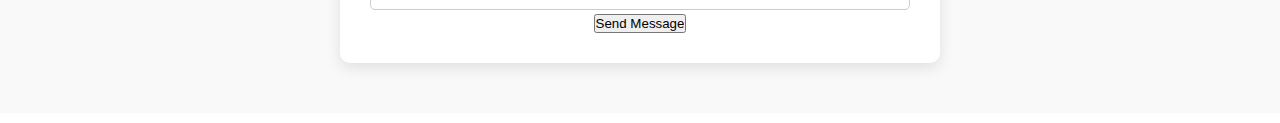
==== commit ee50346e: "Update index.html" ====
--- a/index.html
+++ b/index.html
@@ -138,7 +138,7 @@
                 </div>
             </div>
         </section>
-
+        <!-----Skill Section----->
         <section class="skills-section">
 
             <div class="skills" id="skills">
@@ -191,7 +191,6 @@
 
             </div>
         </section>
-        #F8D7DA #D32F2F
         <!-----Service Section----->
         <section class="service">
             <h2 class="heading">Our Sevices</h2>
@@ -263,10 +262,10 @@
             <h2 class="heading">Contact <span>Me</span></h2>
             <form action="">
               <div class="input-box">
-                <input type="text" name="name" placeholder="Name" required>
-                <input type="email" placeholder="Email" required>
-                <input type="Number" placeholder="Phone Number" required>
-                <input type="text" placeholder="Subject" required>
+                <input type="text" name="name" placeholder="Name" class="input" required>
+                <input type="email" placeholder="Email" class="input" required>
+                <input type="Number" placeholder="Phone Number" class="input" required>
+                <input type="text" placeholder="Subject" class="input" required>
               </div>
               <textarea name="" id="" cols="30" rows="10"></textarea>
               <input type="submit" value="Send Message" class="btn">
--- a/style.css
+++ b/style.css
@@ -8,9 +8,8 @@
 }
 
 :root {
-    --bg-color: #fff;
+    --bg-color: #F9F9F9;
     --text-color: #000;
-    --main-color: #7b2cbf;
 }
 
 body {
@@ -133,7 +132,7 @@
 }
 
 #hero_pfp:hover {
-    transform: scale(1.01);
+    transform: scale(1.05);
     box-shadow: 0.4px 10px rgba(0, 0, 0, 0.1);
 }
 
@@ -144,7 +143,7 @@
     width: 40%;
     padding: 10px;
     border-radius: 50px;
-    background-color: #151C38;
+    background-color: rgba(248, 249, 250, 0.7);
     transition: transform 0.3s ease-in-out, box-shadow 0.3s ease-in-out;
 }
 
@@ -159,7 +158,7 @@
 }
 
 .skill-box .name {
-    color: #fff;
+    color: #363636;
     display: block;
     font-size: 15px;
 }
@@ -178,7 +177,7 @@
     height: 100%;
     width: 90%;
     border-radius: 6px;
-    background-color: #fff;
+    background-color: #363636;
     animation: progress 1.4s ease-in-out forwards;
     opacity: 0%;
 }
@@ -223,12 +222,12 @@
     position: absolute;
     right: -14px;
     top: -28px;
-    font-size: 9px;
+    font-size: 10px;
     font-weight: 600%;
-    color: #000;
+    color: #F8F9FA;
     padding: 2px 6px;
     border-radius: 3px;
-    background: #fff;
+    background: #363636;
     z-index: 1;
 }
 
@@ -248,12 +247,12 @@
 .hero_content {
     width: 40%;
     padding-bottom: 20px;
-    background-color: rgba(21, 28, 56, 0.9);
+    background-color: rgba(248, 249, 250,0.7);
     display: flex;
     flex-direction: column;
     justify-content: center;
     align-items: center;
-    backdrop-filter: blur(10px);
+    backdrop-filter: blur(20px);
     border-radius: 20px;
     transform: scale(1);
     transition: transform 0.3s ease-in-out, box-shadow 0.3s ease-in-out, text-shadow 0.3s ease-in-out;
@@ -261,25 +260,25 @@
 
 .hero_content:hover {
     box-shadow: 0.4px 10px rgba(0, 0, 0, 0.1);
-    text-shadow: 0.4px 10px rgba(0, 0, 0, 0.1);
-    transform: scale(1.01);
+    text-shadow: 0 0px 10px rgba(0, 0, 0, 0.1);
+    transform: scale(1.05);
 }
 
 .hero_content h1 {
-    color: #fff;
+    color: #363636;
     font-size: 40px;
     text-align: left;
     transition: transform 0.3s ease-in-out, text-shadow 0.3s ease-in-out;
 }
 
 .hero_content h1:hover {
-    color: #e2e1e1;
+    color: #363636;
     text-shadow: 0.4px 10px rgba(0, 0, 0, 0.1);
     transform: scale(1.003);
 }
 
 .hero_content h1 span {
-    color: aliceblue;
+    color: #363636;
     font-size: 75px;
 }
 
@@ -288,13 +287,13 @@
     font-weight: 600;
     width: 90%;
     font-size: 20px;
-    color: #ffff;
+    color: #363636;
     transition: text-shadow 0.3s ease-in-out, color 0.3s ease-in-out;
 }
 
 .hero_content p:hover {
-    color: #e2e1e1;
-    text-shadow: 0.4px 10px rgba(0, 0, 0, 0.2);
+    color: #363636;
+    text-shadow: 0 0px 10px rgba(0, 0, 0, 0.2);
 }
 
 .icons {
@@ -319,7 +318,7 @@
 
 /*---Education Section---*/
 .timeline-wrapper {
-    background: #101010;
+    background: #F8F9FA;
     background-repeat: no-repeat;
     background-size: cover;
     min-height: 100vh;
@@ -337,7 +336,7 @@
 
 
 .heading {
-    color: #e2e1e1;
+    color: #363636;
     font-size: 2.7rem;
     margin: 2rem 0;
     display: flex;
@@ -347,7 +346,7 @@
 }
 
 .heading i {
-    color: #e2e1e1;
+    color: #363636;
     font-size: 4rem;
 }
 
@@ -368,11 +367,11 @@
     transition: 0.4s ease-in-out;
     cursor: pointer;
     transform: scale(1);
-    transition: transform 0.3s ease-in-out, color 0.3s;
+    transition: transform 0.3s ease-in-out, box-shadow 0.3s ease-in-out;
 }
 
 .content-box:hover {
-    transform: scale(1.015);
+    transform: scale(1.05);
     box-shadow: 0.4px 10px rgba(0, 0, 0, 0.1);
     border: 3px solid black;
     backdrop-filter: blur(6px);
@@ -398,8 +397,6 @@
     top: 50%;
 }
 
-
-
 .timeline-box {
     display: flex;
     flex-direction: column;
@@ -411,144 +408,308 @@
 
 .date {
     font-size: 1.7rem;
-    color: black;
+    color: #363636;
     font-weight: 700;
 }
 
 /*---Skills---*/
 .skills-section {
-   height: 100vh;
-   background-color: #131B32;
-}
-
-.skills{
+    min-height: 100vh;
+    background-color: #f8f9fa; 
+    display: flex;
+    justify-content: center;
+    align-items: center;
+    padding: 50px 10%;
+}
+
+.skills {
     display: flex;
     flex-direction: column;
-    justify-items: center;
-    align-items: center;
-    background-color: #131B32;
-}
-
-
-.skills .con{
-    background-color: #192239;
-    border-radius: 25px;
-    color: black;
+    align-items: center;
+    text-align: center;
+    width: 100%;
+    background-color: #f8f9fa; 
+}
+
+.skills .heading {
+    font-size: 2.5rem;
+    color: #333;
+    margin-bottom: 20px;
+    display: flex;
+    align-items: center;
+    gap: 10px;
+}
+
+.skills .heading i {
+    color: #333;
+}
+
+.skills .con {
+    background-color: #fefefe;
+    border-radius: 20px;
     padding: 2rem;
     width: 70%;
+    margin-top: 2rem;
+    box-shadow: 0 4px 10px rgba(0, 0, 0, 0.1);
+}
+
+.skills .con .row {
+    display: grid;
+    grid-template-columns: repeat(auto-fit, minmax(150px, 1fr));
+    gap: 1.5rem;
+    justify-content: center;
+}
+
+.skills .con .bar {
+    padding: 15px;
+    border-radius: 15px;
+    background-color: #B43761; 
+    box-shadow: 0 4px 10px rgba(0, 0, 0, 0.1);
+    transition: transform 0.3s ease-in-out, box-shadow 0.3s ease-in-out;
+    cursor: pointer;
+    text-align: center;
+    color: white;
+}
+
+.skills .con .bar:hover {
+    transform: scale(1.05);
+    box-shadow: 0 6px 15px rgba(0, 0, 0, 0.2);
+}
+
+.skills .con .bar .info {
+    display: flex;
+    flex-direction: column;
+    align-items: center;
+    gap: 0.8rem;
+    margin-top: 1rem;
+}
+
+.skills .con .bar .info span {
+    font-size: 1.5rem;
+    font-weight: bold;
+    color: white;
+}
+
+.icon {
+    height: 60px;
+    filter: drop-shadow(2px 2px 5px rgba(0, 0, 0, 0.3));
+}
+
+/*---Service Section---*/
+.service {
+    padding: 80px 10%;
+    background: #f9f9f9;
+    text-align: center;
+}
+
+.service .heading {
+    font-size: 2.5rem;
+    color: #333;
+    margin-bottom: 30px;
+    text-transform: uppercase;
+}
+
+.box {
+    display: flex;
+    justify-content: center;
+    align-items: center;
+    flex-wrap: wrap;
+}
+
+.card {
+    background: #fff;
+    width: 350px;
+    padding: 20px;
+    border-radius: 15px;
+    margin: 15px;
+    box-shadow: 0 4px 10px rgba(0, 0, 0, 0.1);
+    transition: transform 0.3s ease-in-out;
+    text-align: center;
+}
+
+.card:hover {
+    transform: translateY(-5px);
+}
+
+.card i {
+    font-size: 50px;
+    color: #ff5733;
+    margin-bottom: 15px;
+}
+
+h5 {
+    font-size: 1.5rem;
+    color: #333;
+    margin-bottom: 10px;
+}
+
+.para p {
+    font-size: 1rem;
+    color: #555;
+    line-height: 1.6;
+    margin-bottom: 20px;
+}
+
+.button {
+    display: inline-block;
+    background: #ff5733;
+    color: #fff;
+    padding: 10px 20px;
+    border-radius: 30px;
+    text-decoration: none;
+    transition: background 0.3s ease-in-out;
+}
+
+.button:hover {
+    background: #e04a26;
+}
+
+
+/*---Projects Section---*/
+.projects {
+    padding: 50px 10%;
+    background: #f9f9f9;
+    text-align: center;
+}
+
+.projects .heading {
+    font-size: 2.5rem;
+    margin-bottom: 20px;
+    color: #333;
+}
+
+.card-box {
+    display: flex;
+    justify-content: center;
+    align-items: center;
+    flex-wrap: wrap;
+}
+
+.cards {
+    display: flex;
+    background: #fff;
+    border-radius: 10px;
+    box-shadow: 0 5px 15px rgba(0, 0, 0, 0.1);
+    overflow: hidden;
+    max-width: 800px;
+    margin: 20px auto;
+    text-align: left;
+}
+
+.left_img {
+    width: 40%;
+    object-fit: cover;
+}
+
+.right {
+    width: 60%;
+    padding: 20px;
+}
+
+.right h5 {
+    font-size: 1.5rem;
+    color: #333;
+    margin-bottom: 10px;
+}
+
+.para p {
+    font-size: 1rem;
+    color: #666;
+    line-height: 1.5;
+}
+
+.button {
+    display: inline-block;
+    background: rgb(180, 55, 97);
+    color: #fff;
+    padding: 10px 15px;
+    border-radius: 5px;
+    text-decoration: none;
+    font-size: 1rem;
+    transition: 0.3s;
+}
+
+.button:hover {
+    color: #fff;
+    background: rgb(167, 51, 90);
+}
+
+
+/*---Contact Us---*/
+.contact {
+    padding: 50px 10%;
+    background: #f9f9f9;
+    text-align: center;
+}
+
+.contact .heading {
+    font-size: 2.5rem;
+    margin-bottom: 20px;
+    color: #333;
+}
+
+.contact .heading span {
+    color: #ff5733;
+}
+
+form {
+    background: #fff;
+    padding: 30px;
+    border-radius: 10px;
+    box-shadow: 0 5px 15px rgba(0, 0, 0, 0.1);
+    max-width: 600px;
     margin: auto;
-    margin-top: 2rem;
-}
-
-.skills .con .row{
-    display: grid;
-    grid-template-columns: repeat(3, 1fr);
+}
+
+.input-box {
+    display: flex;
     flex-wrap: wrap;
-    gap: 1.8rem;
-}
-
-.skills .con .bar{
-    margin: 15px;
-    padding: 10px;
-    border: 1rem;
-    border-radius: 25px;
-    background-color: #7b2cbf;
-    box-shadow: 0.4px 10px rgba(0, 0, 0, 0.1);
-    transition: 0.3s ease-in-out;
+    justify-content: space-between;
+}
+
+.input-box .input {
+    width: 48%;
+    padding: 12px;
+    margin: 10px 0;
+    border: 1px solid #ccc;
+    border-radius: 5px;
+    font-size: 1rem;
+    outline: none;
+    transition: 0.3s;
+}
+
+.input-box .input:focus,
+textarea:focus {
+    border-color: rgb(180, 55, 97);
+    box-shadow: 0 0 5px rgba(180, 55, 97, 0.5);
+}
+
+textarea {
+    width: 100%;
+    padding: 12px;
+    margin-top: 10px;
+    border: 1px solid #ccc;
+    border-radius: 5px;
+    font-size: 1rem;
+    outline: none;
+    transition: 0.3s;
+    resize: none;
+}
+
+input .btn {
+    display: inline-block;
+    background: #B43761;
+    color: #fff;
+    padding: 12px 20px;
+    border: none;
+    border-radius: 5px;
+    font-size: 1.2rem;
     cursor: pointer;
-}
-
-.skills .con .bar:hover{
-    box-shadow: 0.4px 10px rgba(0, 0, 0, 0.1);
-    transform: scale(1.03);
-}
-
-.skills .con .bar .info{
-    display: flex;
-    flex-direction: column;
-    align-items: center;
-    gap: 1rem;
-    margin-top: 1rem;
-}
-
-.skills .con .bar .info span{
-    font-size: 2rem;
-    font-weight: 500;
-    margin-left: 0.5rem;
-}
-
-.icon{
-    height: 50px;
-}
-
-/*---Service Section---*/
-.service{
-    height: 100vh;
-    width: 100%;
-    padding: 100px;
-}
-
-.service h2{
-    color: black;
-    font: 11;
-}
-
-.box{
-    display: flex;
-    justify-self: center;
-    align-self: center;
-    min-height: 400px;
-}
-
-.card{
-    height: 400px;
-    width: 370px;
-    padding: 20px 35px;
-    border-radius: 20px;
-    margin: 15px;
-    position: relative;
-    overflow: hidden;
-    text-align: center;
-}
-
-.card i{
-    font-size: 50px;
-    display: block;
-    text-align: center;
-    margin: 25px 0px;
-    color: black;
-    
-}
-
-h5{
-    color: black;
-    font-size: 23px ;
-    margin-bottom: 15px;
-}
-
-.para p{
-    color: #C85B61;
-    font-size: 16px;
-    line-height: 27px;
-    margin-bottom: 25px;
-}
-
-.card .button{ 
-    background-color: #000;
-    color: white;
-    text-decoration: none;
-    border: 2px solid transparent;
-    padding: 9px 22px;
-    border-radius: 30px;
-    transform: scale(1);
-    transition: transform 0.3s ease-in-out, color 0.3s;
-}
-
-.card .button:hover{
-    transform: scale(1.015);
-    box-shadow: 0.4px 5px rgba(0, 0, 0, 0.1);    
-    
-}
-
-
-
+    margin-top: 15px;
+    transition: 0.3s;
+}
+
+.btn:hover {
+    color: #fff;
+    background: #B43761;
+}
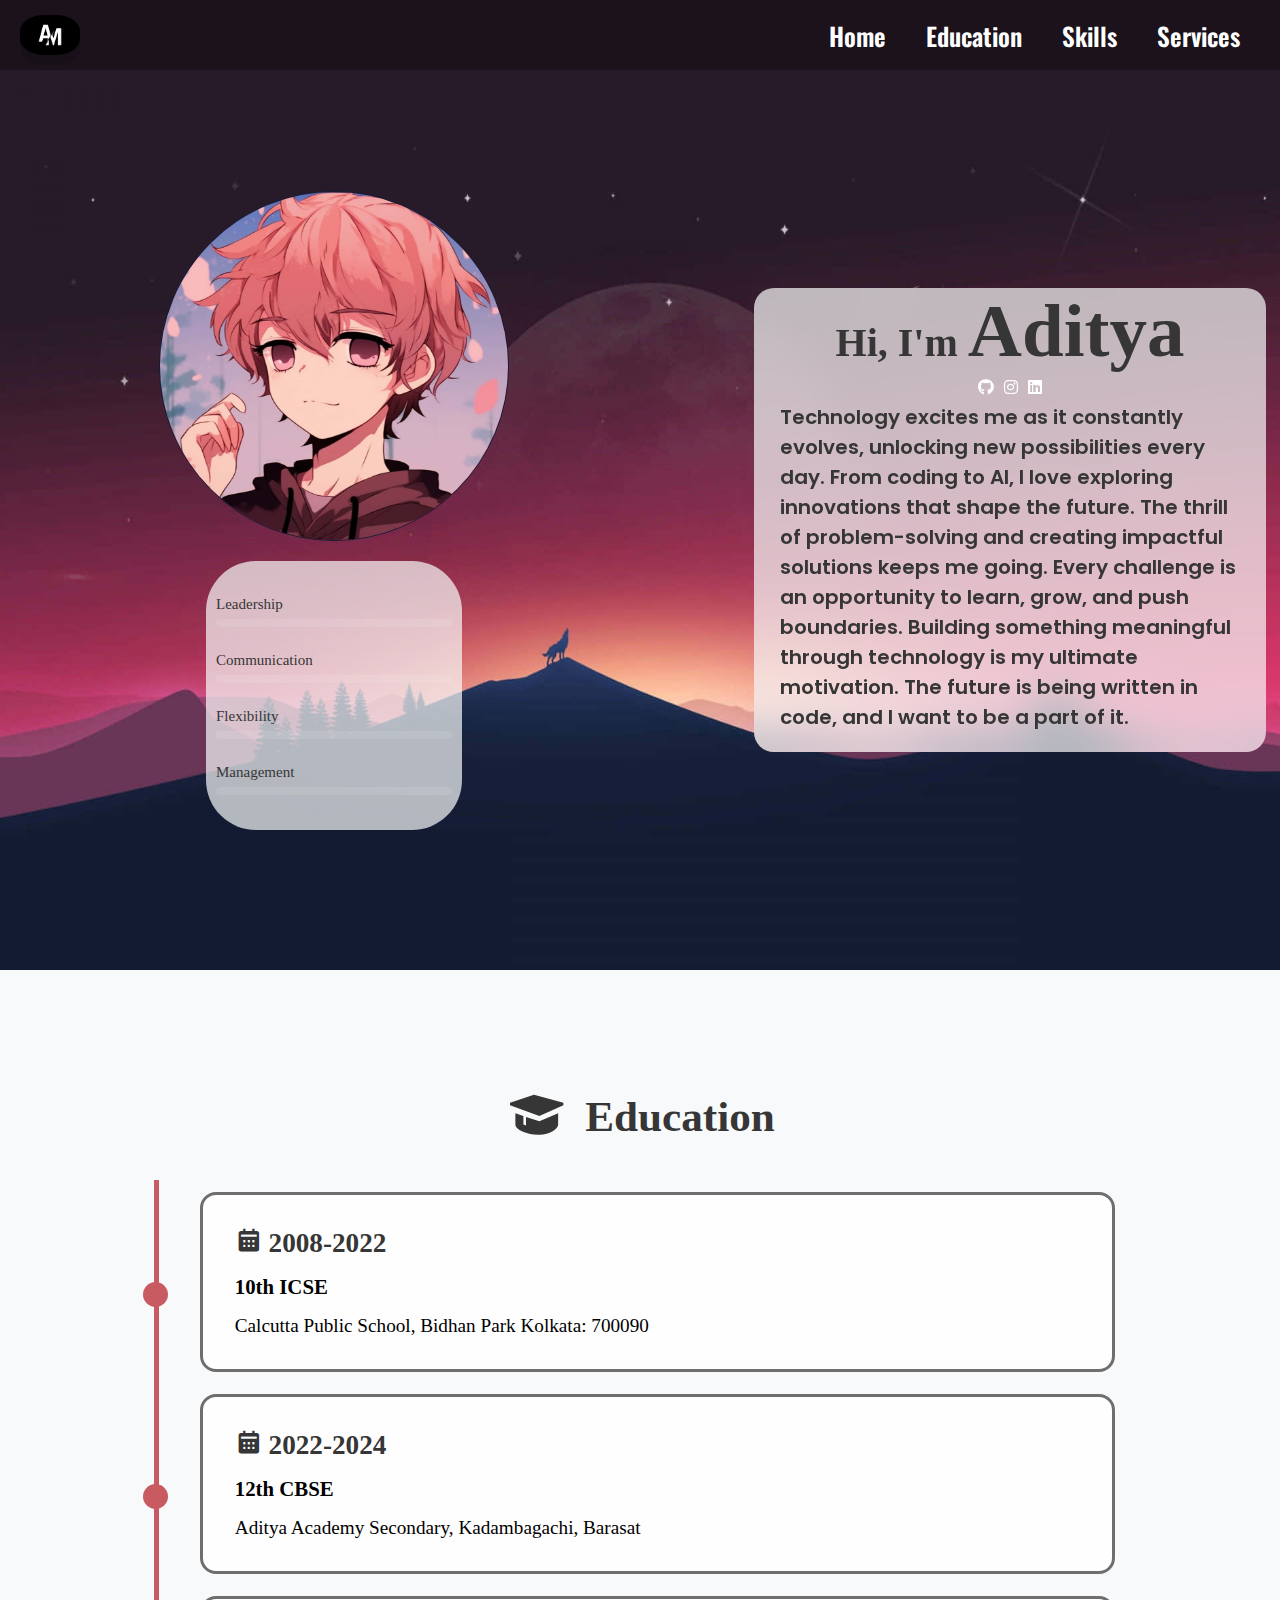
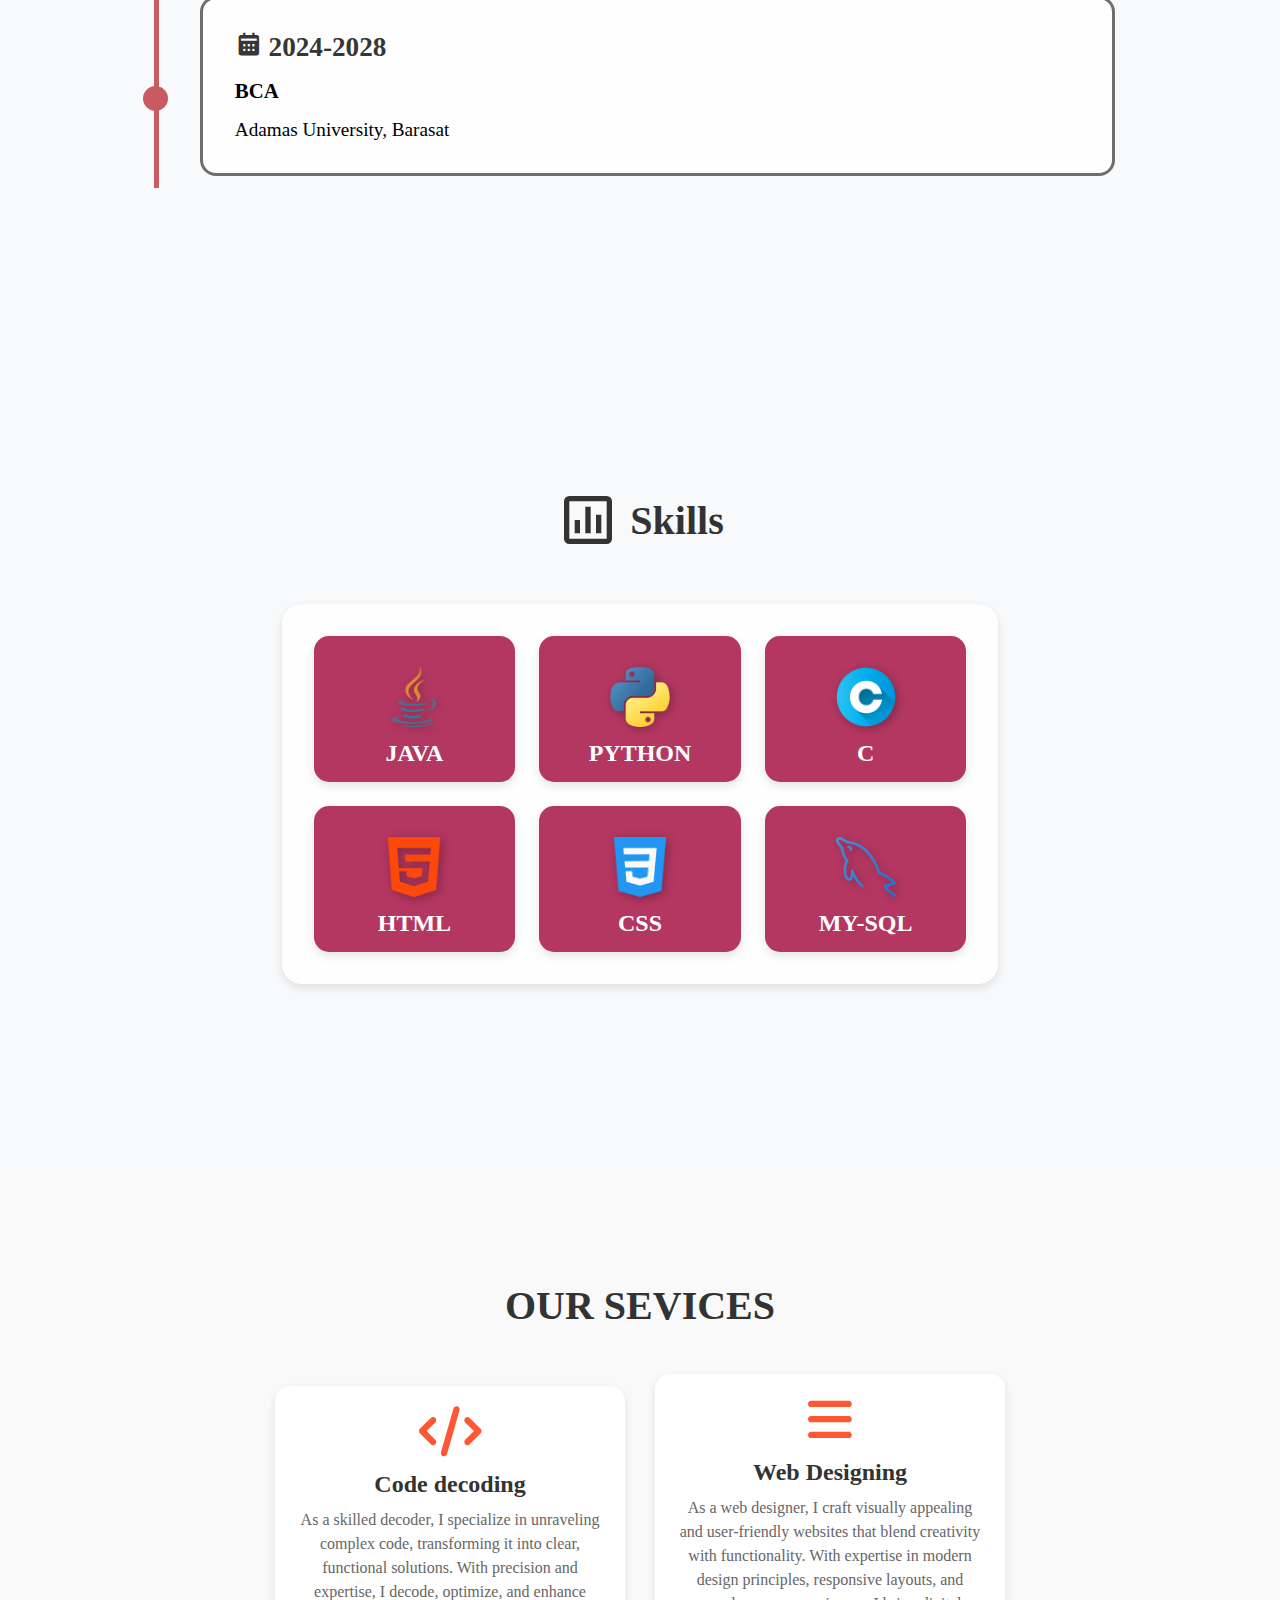
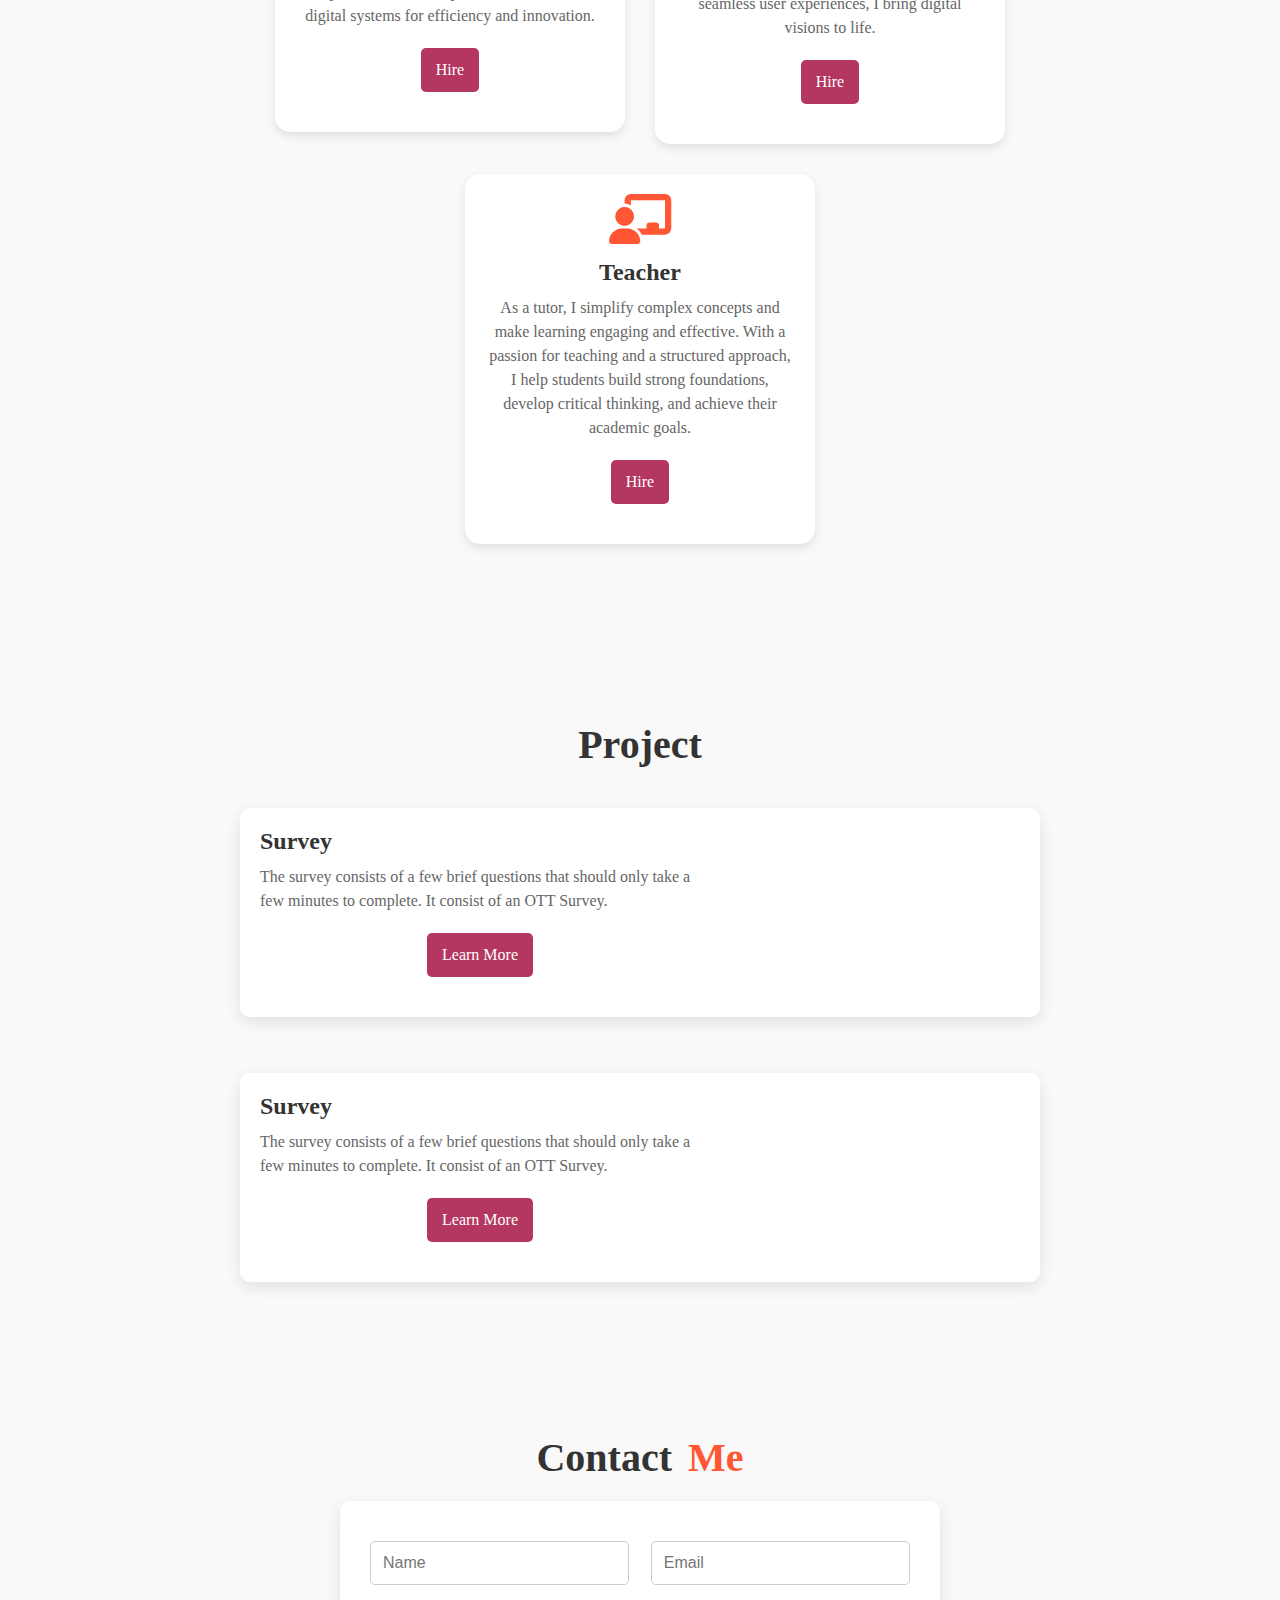
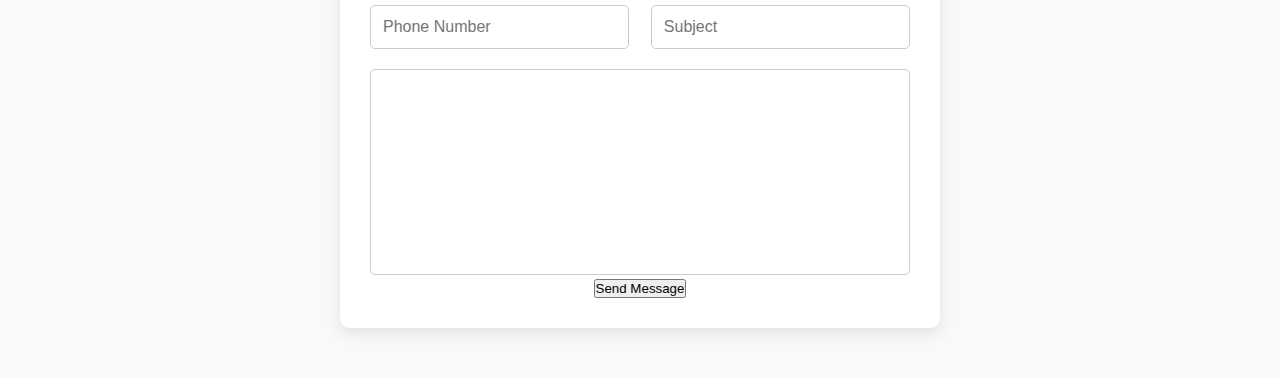
==== commit 735e7425: "Update index.html" ====
--- a/index.html
+++ b/index.html
@@ -4,7 +4,7 @@
 <head>
     <meta charset="UTF-8">
     <meta name="viewport" content="width=device-width, initial-scale=1.0">
-    <title>Document</title>
+    <title>Aditya-Maity</title>
     <link rel="stylesheet" href="style.css">
     <link rel="stylesheet" href="https://cdnjs.cloudflare.com/ajax/libs/font-awesome/6.7.2/css/all.min.css"
         integrity="sha512-Evv84Mr4kqVGRNSgIGL/F/aIDqQb7xQ2vcrdIwxfjThSH8CSR7PBEakCr51Ck+w+/U6swU2Im1vVX0SVk9ABhg=="
@@ -25,8 +25,11 @@
                     <li><a href="#skil">Skills</a></li>
                     <li><a href="#services">Services</a></li>
                 </ul>
+                
             </nav>
         </div>
+
+        
 
         <!--Hero Section-->
         <section id="hero">
@@ -243,9 +246,9 @@
             <h2 class="heading">Project</h2>
             <div class="card-box">
                 <div class="cards">
-                    <img src="Survey.jpg" alt="" class="left_img">
+                    <a href="index_survey.html" target="_blank"><img src="https://www.limesurvey.org/images/2024/blog/SResearch_blog_article_img.png" alt=""  class="left_img"></a>
                     <div class="right">
-                        <h5>Web Designing</h5>
+                        <h5>Survey</h5>
                         <div class="para">
                             <p>The survey consists of a few brief questions that should only take a few minutes to complete. It consist of an OTT Survey.</p>
                             <p style="text-align: center;">
@@ -254,7 +257,18 @@
                         </div>
                     </div>
                 </div>
-
+                <div class="cards">
+                    <a href="index_recipe.html" target="_blank"><img src="https://media.istockphoto.com/id/1205169550/photo/cheesecake-slice-with-strawberries.jpg?s=612x612&w=0&k=20&c=Vr9g9CMxNQuHDlMwjgOiUxQtABSAp8KeYR7bfUZpeMs=" alt=""  class="left_img" id="cake"></a>
+                    <div class="right">
+                        <h5>Survey</h5>
+                        <div class="para">
+                            <p>The survey consists of a few brief questions that should only take a few minutes to complete. It consist of an OTT Survey.</p>
+                            <p style="text-align: center;">
+                                <a class="button" href="#">Learn More</a>
+                            </p>
+                        </div>
+                    </div>
+                </div>
             </div>
         </section>
         <!-----Contact----->
--- a/style.css
+++ b/style.css
@@ -15,7 +15,31 @@
 body {
     height: 100vh;
     width: 100vw;
-}
+    overflow-x: hidden;
+}
+
+@media (max-width: 1024px) {
+    body {
+        overflow-y: scroll;
+        overflow-x: hidden;
+    }
+}
+
+@media (max-width: 768px) {
+    body {
+        overflow-y: scroll;
+        overflow-x: hidden;
+    }
+
+}
+
+@media (max-width: 480px) {
+    body {
+        overflow-y: scroll;
+        overflow-x: hidden;
+    }
+}
+
 
 .conatiner {
     background-image: url(backgroum2.avif);
@@ -99,8 +123,24 @@
     left: 0;
 }
 
+@media (max-width: 768px) {
+    .navbar ul li a {
+        font-size: 1rem;
+    }  
+    #logo{
+        display: none;
+    }  
+}
+
+@media (max-width: 480px) {
+    .navbar {
+        display: none;
+    }
+}
+
 /*---Hero Section---*/
 #hero {
+    height: 100vh;
     background-image: url(backgroum2.avif);
     background-repeat: no-repeat;
     background-size: cover;
@@ -247,7 +287,7 @@
 .hero_content {
     width: 40%;
     padding-bottom: 20px;
-    background-color: rgba(248, 249, 250,0.7);
+    background-color: rgba(248, 249, 250, 0.7);
     display: flex;
     flex-direction: column;
     justify-content: center;
@@ -315,6 +355,66 @@
     box-shadow: 0.4px 10px rgba(0, 0, 0, 0.1);
     transform: scale(1.07);
 }
+
+@media (max-width: 1024px) {
+    #hero{
+        display: flex;
+        flex-direction: column;
+        justify-content: center;
+        align-items: center;
+        gap: 1px;
+        overflow: hidden;
+        background-color: #B43761;
+    }
+    .hero_left,
+    .hero_content {
+        width: 90%;
+        text-align: center;
+    }
+    .hero_left {
+        align-items: center;
+    }
+    .hero_ability{
+        width: 90%;
+    }
+}
+
+@media (max-width: 768px) {
+    #hero_pfp {
+        height: 250px;
+    }
+
+    .hero_content h1 {
+        font-size: 32px;
+    }
+
+    .hero_content h1 span {
+        font-size: 50px;
+    }
+
+    .hero_content p {
+        font-size: 16px;
+    }
+
+    .hero_ability{
+        width: 90%;
+    }
+}
+
+@media (max-width: 480px) {
+    .hero_content h1 {
+        font-size: 28px;
+    }
+
+    .hero_content h1 span {
+        font-size: 40px;
+    }
+
+    .hero_content p {
+        font-size: 14px;
+    }
+}
+
 
 /*---Education Section---*/
 .timeline-wrapper {
@@ -412,10 +512,43 @@
     font-weight: 700;
 }
 
+@media (max-width: 768px) {
+    .timeline-wrapper {
+        padding: 2rem 5%;
+    }
+
+    .timeline-row {
+        grid-template-columns: 1fr;
+    }
+}
+
+@media (max-width: 480px) {
+    .timeline-wrapper {
+        padding: 2rem 2%;
+    }
+
+    .content-box {
+        font-size: 12px;
+        padding: 1.5rem;
+    }
+
+    .content-box h3 {
+        font-size: 1.1rem;
+    }
+
+    .content-box p {
+        font-size: 1rem;
+    }
+
+    .date {
+        font-size: 1.5rem;
+    }
+}
+
 /*---Skills---*/
 .skills-section {
     min-height: 100vh;
-    background-color: #f8f9fa; 
+    background-color: #f8f9fa;
     display: flex;
     justify-content: center;
     align-items: center;
@@ -428,7 +561,7 @@
     align-items: center;
     text-align: center;
     width: 100%;
-    background-color: #f8f9fa; 
+    background-color: #f8f9fa;
 }
 
 .skills .heading {
@@ -463,7 +596,7 @@
 .skills .con .bar {
     padding: 15px;
     border-radius: 15px;
-    background-color: #B43761; 
+    background-color: #B43761;
     box-shadow: 0 4px 10px rgba(0, 0, 0, 0.1);
     transition: transform 0.3s ease-in-out, box-shadow 0.3s ease-in-out;
     cursor: pointer;
@@ -494,6 +627,44 @@
     height: 60px;
     filter: drop-shadow(2px 2px 5px rgba(0, 0, 0, 0.3));
 }
+
+@media (max-width: 768px) {
+    .skills .con {
+        width: 90%;
+        padding: 1.5rem;
+    }
+
+    .skills .con .row {
+        grid-template-columns: repeat(auto-fit, minmax(120px, 1fr));
+        gap: 1rem;
+    }
+
+    .skills .con .bar {
+        padding: 10px;
+        font-size: 14px;
+    }
+}
+
+@media (max-width: 480px) {
+    .skills .con {
+        width: 100%;
+        padding: 1rem;
+    }
+
+    .skills .con .bar {
+        padding: 8px;
+        font-size: 12px;
+    }
+
+    .skills .con .bar .info span {
+        font-size: 1.2rem;
+    }
+
+    .icon {
+        height: 50px;
+    }
+}
+
 
 /*---Service Section---*/
 .service {
@@ -564,6 +735,35 @@
     background: #e04a26;
 }
 
+@media (max-width: 768px) {
+    .box {
+        flex-direction: column;
+        align-items: center;
+    }
+
+    .card {
+        width: 90%;
+    }
+}
+
+@media (max-width: 480px) {
+    .card {
+        width: 100%;
+        padding: 15px;
+    }
+
+    .card i {
+        font-size: 40px;
+    }
+
+    h5 {
+        font-size: 1.2rem;
+    }
+
+    .para p {
+        font-size: 0.9rem;
+    }
+}
 
 /*---Projects Section---*/
 .projects {
@@ -583,6 +783,8 @@
     justify-content: center;
     align-items: center;
     flex-wrap: wrap;
+    flex-direction: column;
+    gap: 1rem;
 }
 
 .cards {
@@ -597,8 +799,12 @@
 }
 
 .left_img {
-    width: 40%;
-    object-fit: cover;
+    width: 350px;
+    object-fit: contain;
+}
+
+#cake{
+    width: 350px;
 }
 
 .right {
@@ -634,6 +840,39 @@
     background: rgb(167, 51, 90);
 }
 
+@media (max-width: 768px) {
+    .box {
+        flex-direction: column;
+        align-items: center;
+    }
+
+    .card {
+        width: 90%;
+    }
+}
+
+@media (max-width: 480px) {
+    .cards {
+        display: flex;
+        flex-direction: column;
+        align-items: center;
+        justify-content: center;
+        width: 100%;
+        padding: 15px;
+    }
+
+    .card i {
+        font-size: 40px;
+    }
+
+    h5 {
+        font-size: 1.2rem;
+    }
+
+    .para p {
+        font-size: 0.9rem;
+    }
+}
 
 /*---Contact Us---*/
 .contact {
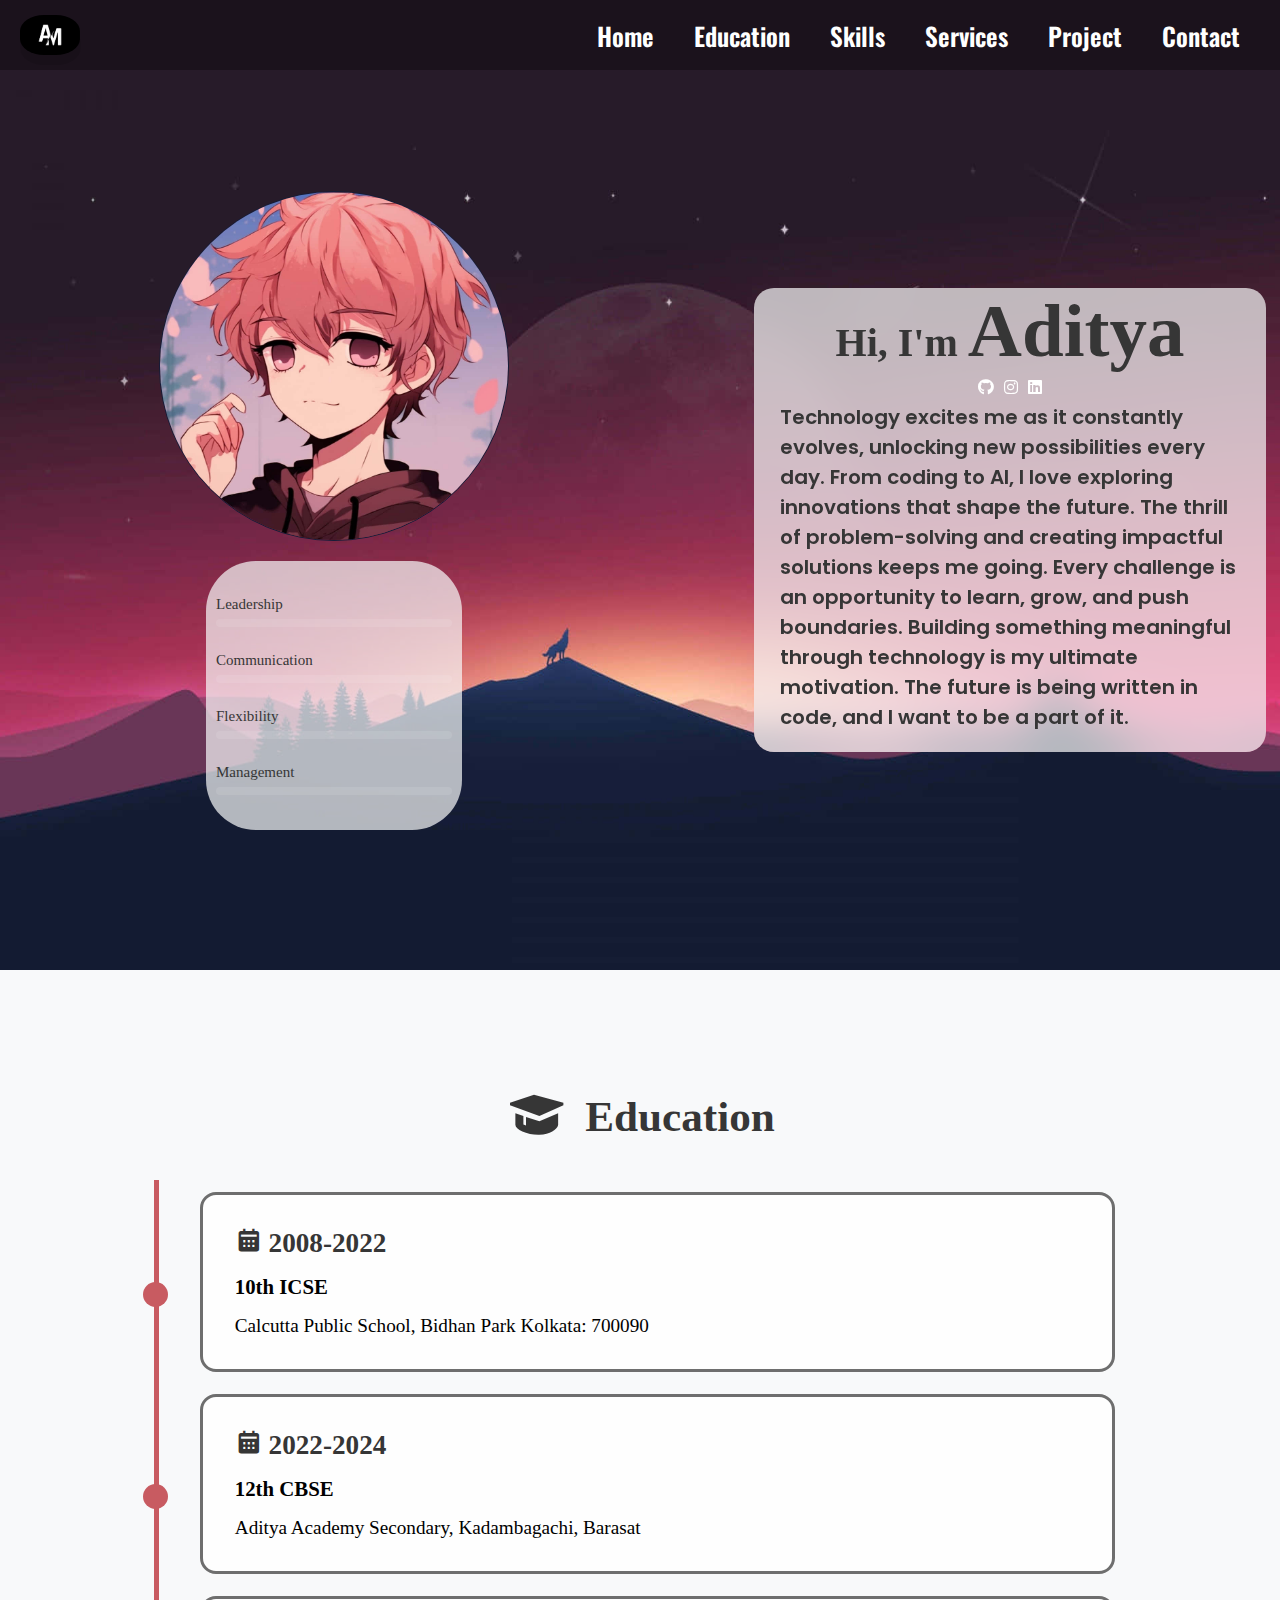
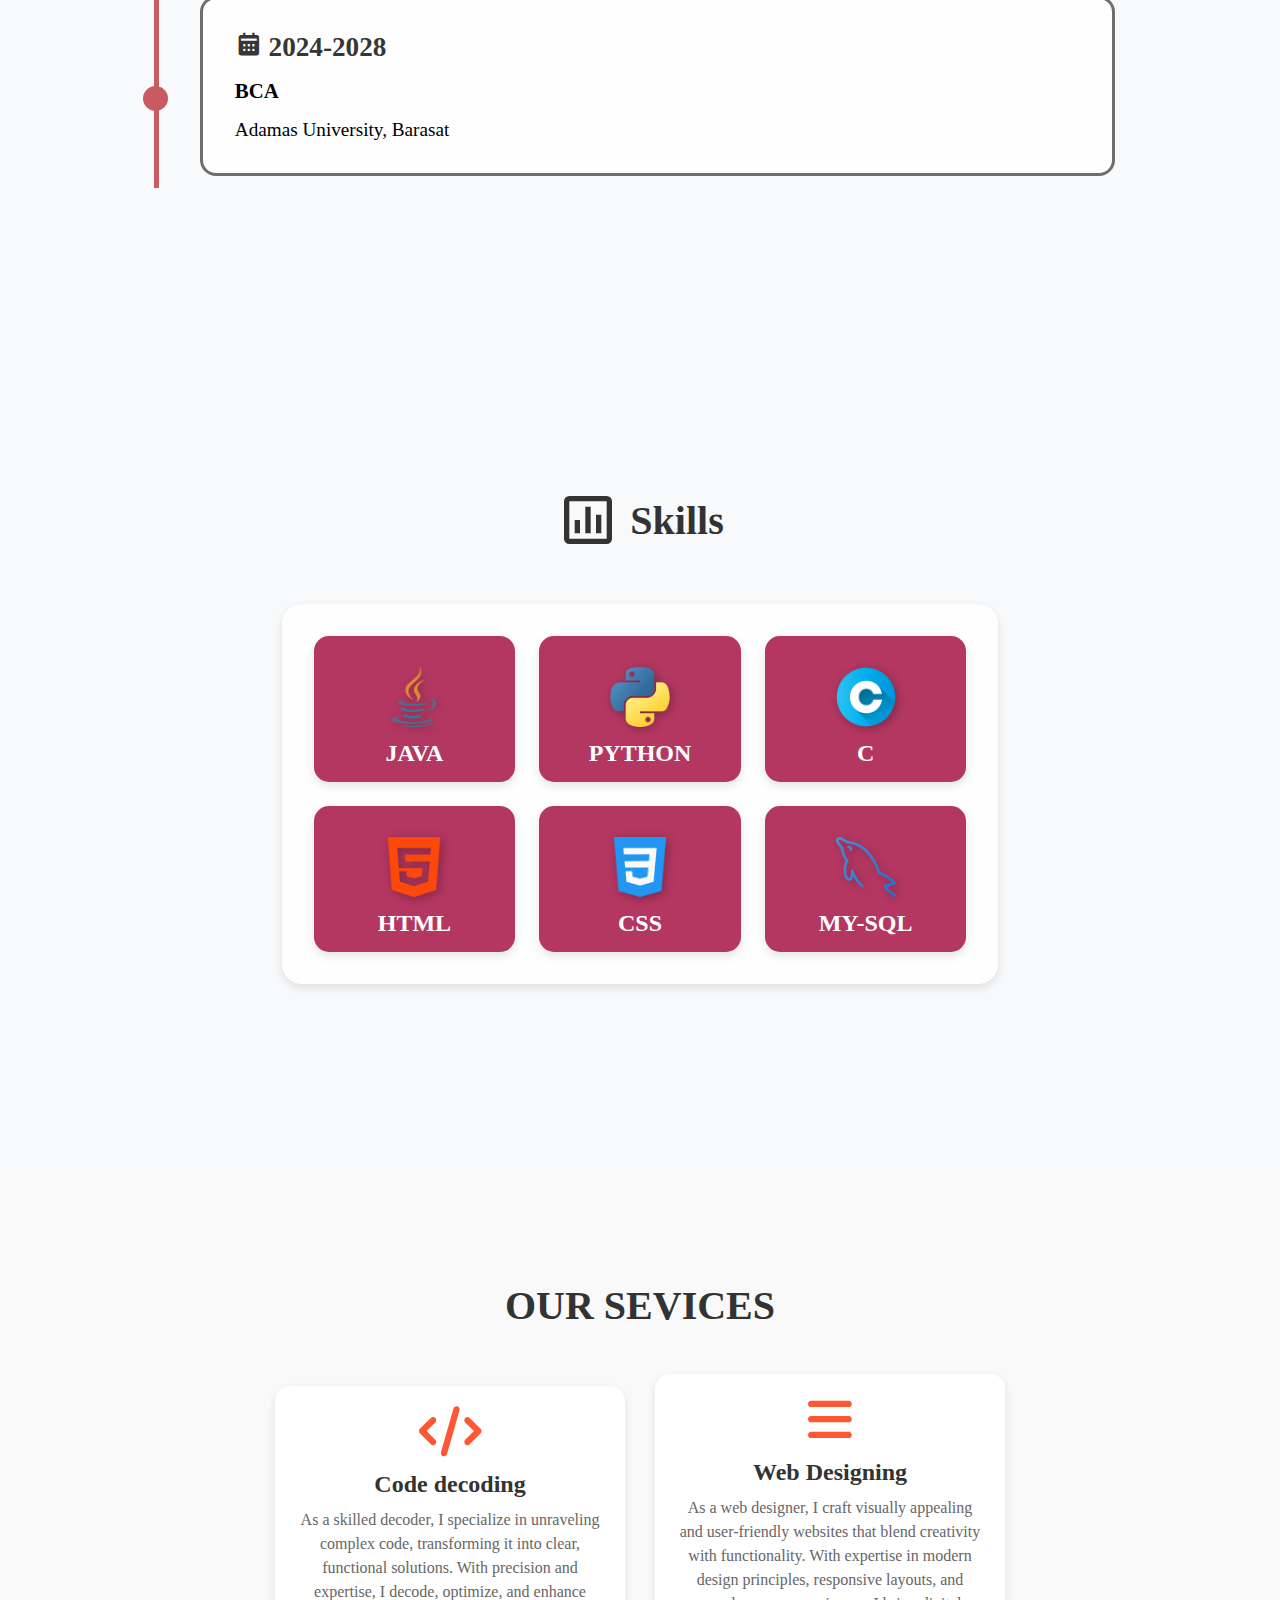
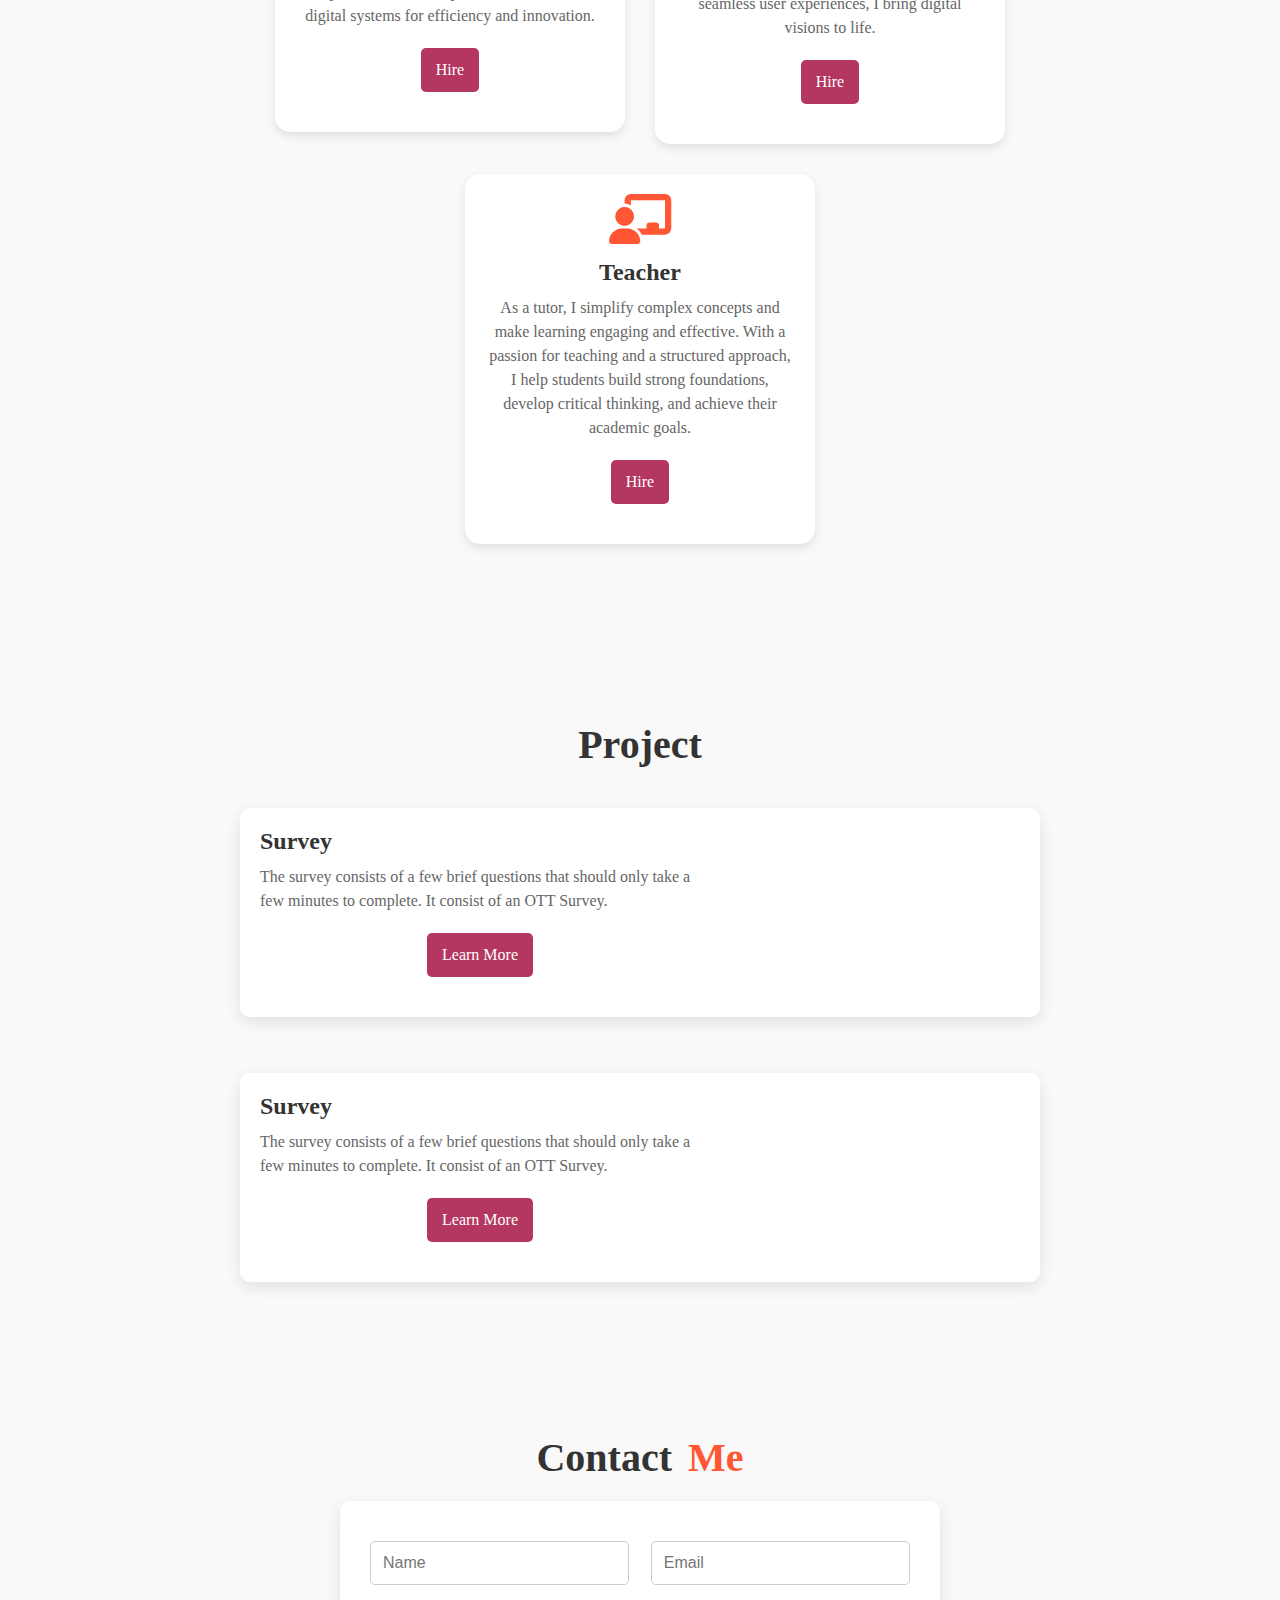
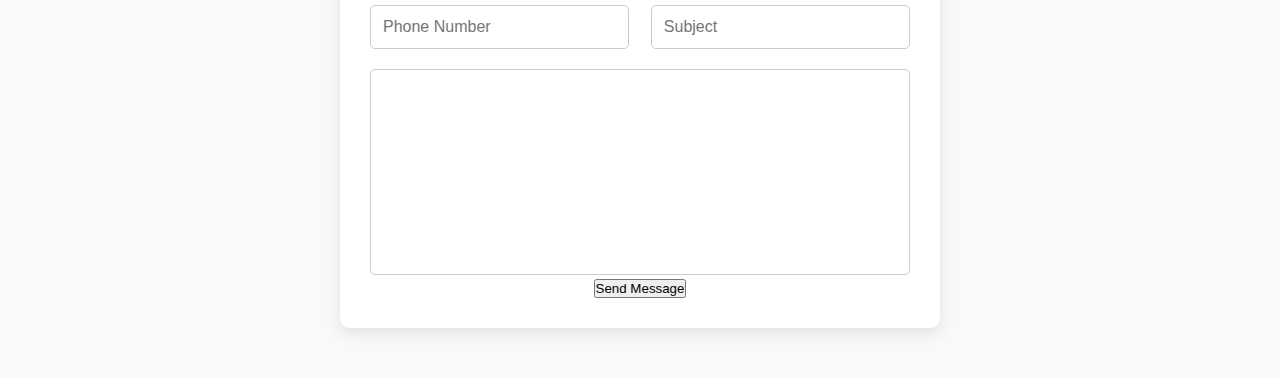
==== commit 8c8f89f2: "Update index.html" ====
--- a/index.html
+++ b/index.html
@@ -22,8 +22,10 @@
                 <ul>
                     <li><a href="#home">Home</a></li>
                     <li><a href="#education">Education</a></li>
-                    <li><a href="#skil">Skills</a></li>
-                    <li><a href="#services">Services</a></li>
+                    <li><a href="#skills-section">Skills</a></li>
+                    <li><a href="#service">Services</a></li>
+                    <li><a href="#projects">Project</a></li>
+                    <li><a href="#contact">Contact</a></li>
                 </ul>
                 
             </nav>
@@ -92,7 +94,7 @@
             </div>
         </section>
 
-        <section class="education">
+        <section class="education" id="education">
             <div class="timeline-wrapper">
                 <div class="timeline-row">
                     <div class="timeline-column">
@@ -142,7 +144,7 @@
             </div>
         </section>
         <!-----Skill Section----->
-        <section class="skills-section">
+        <section class="skills-section" id="skills-section">
 
             <div class="skills" id="skills">
                 <h2 class="heading">
@@ -195,7 +197,7 @@
             </div>
         </section>
         <!-----Service Section----->
-        <section class="service">
+        <section class="service" id="service">
             <h2 class="heading">Our Sevices</h2>
             <div class="box">
                 <div class="card">
@@ -242,7 +244,7 @@
         </section>
 
         <!-----Projects Section----->
-        <section class="projects">
+        <section class="projects" id="projects">
             <h2 class="heading">Project</h2>
             <div class="card-box">
                 <div class="cards">
